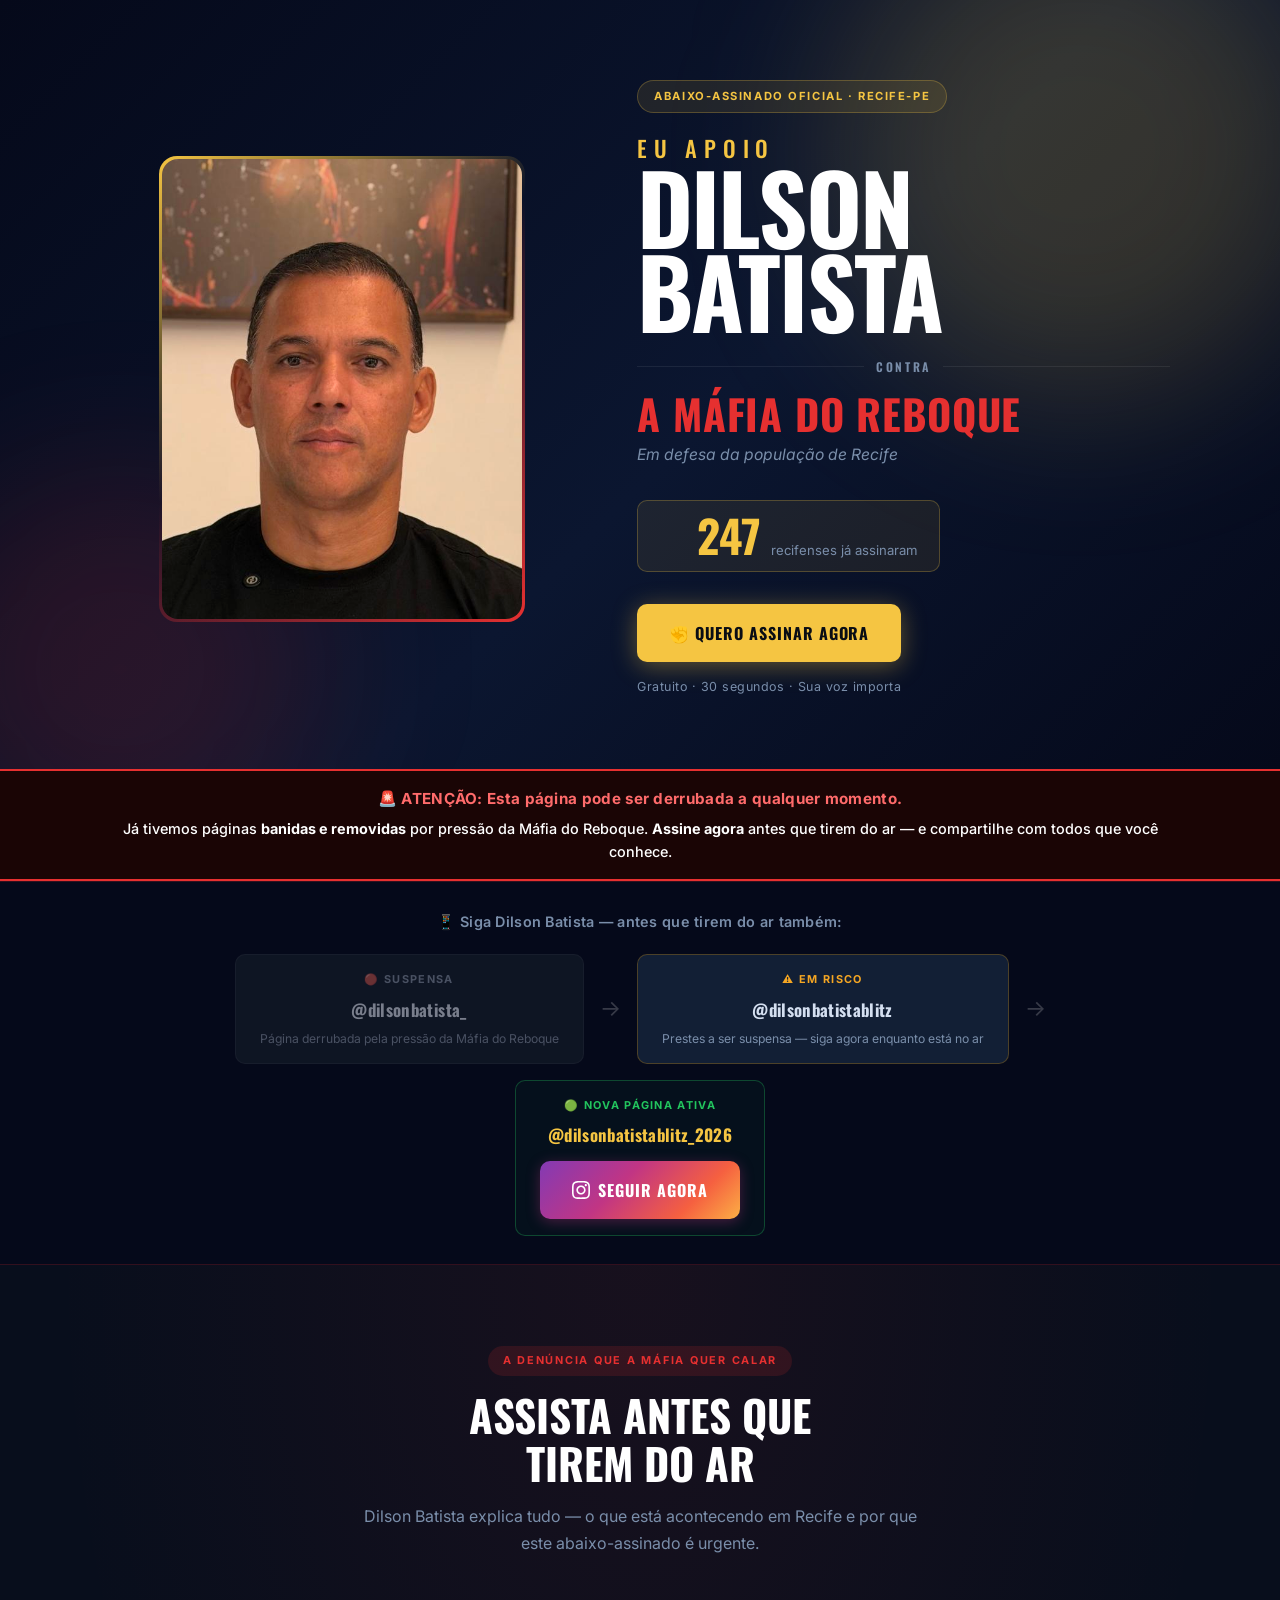
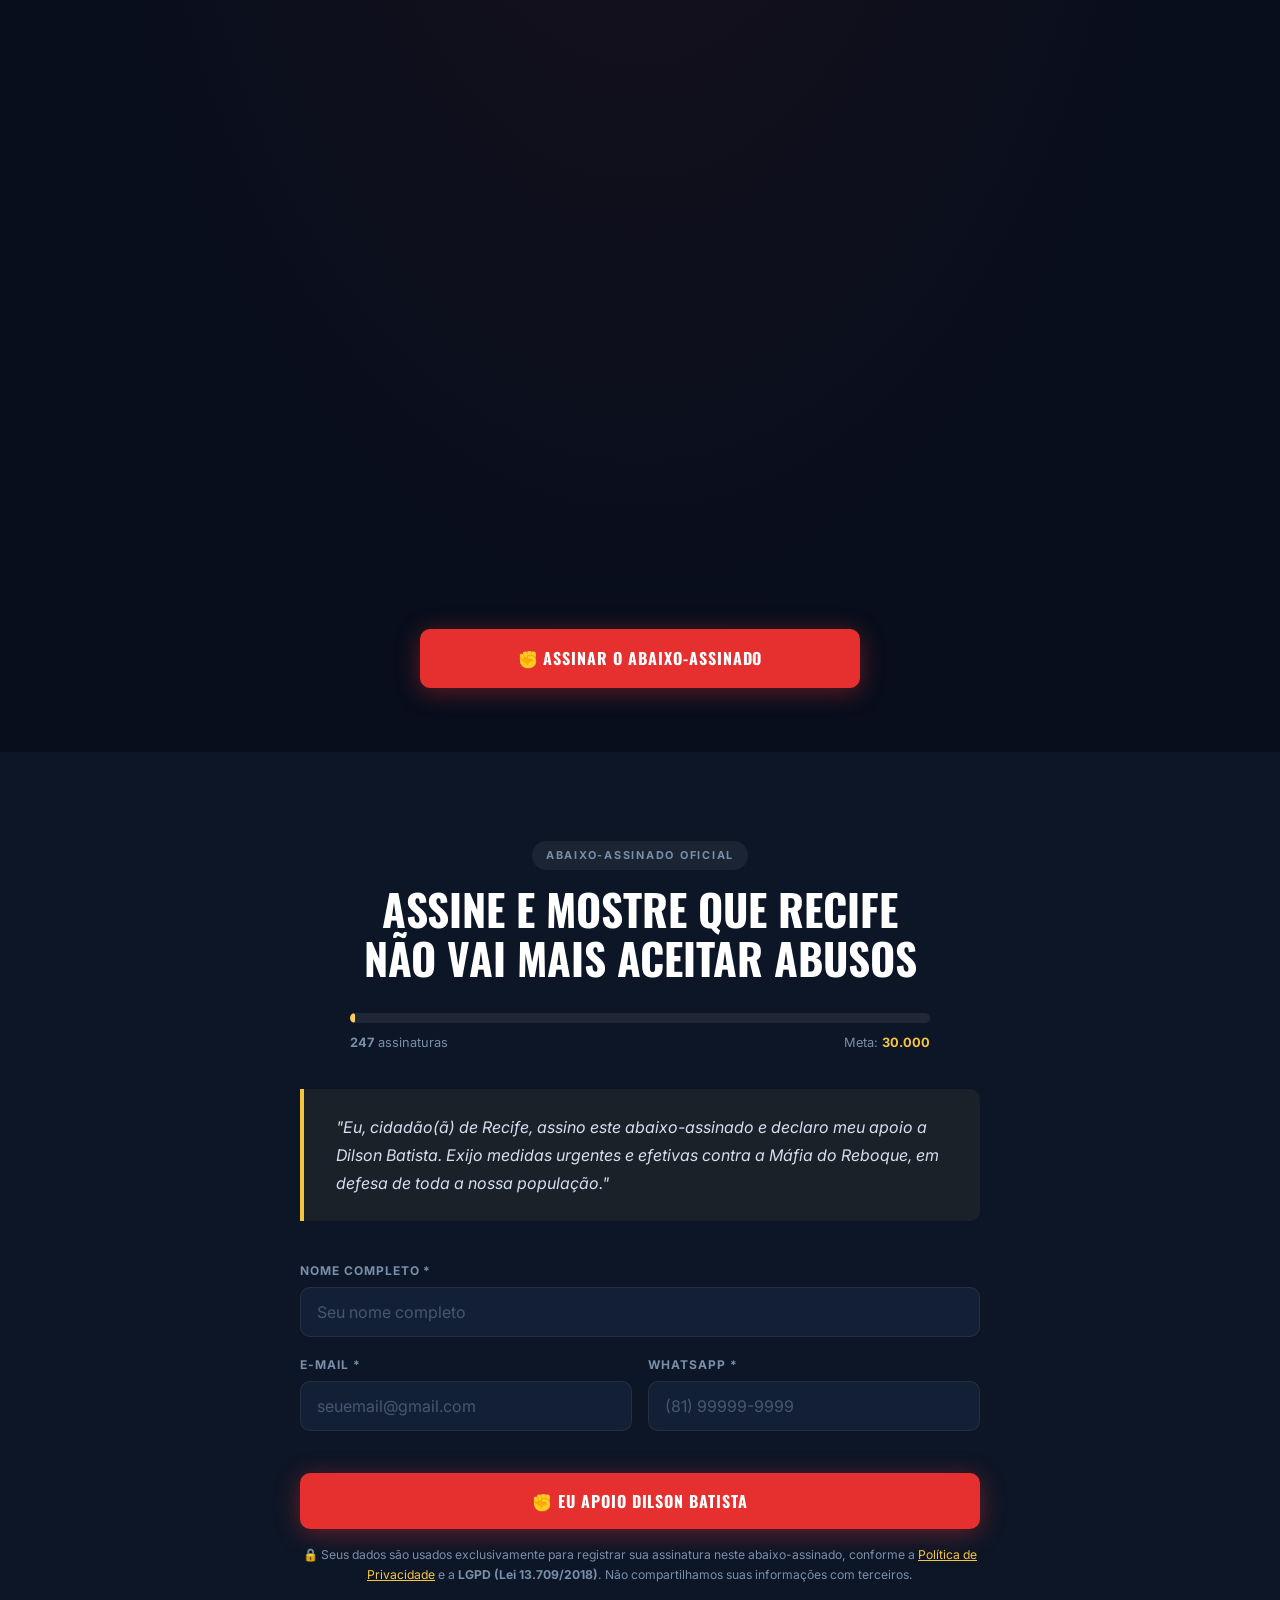
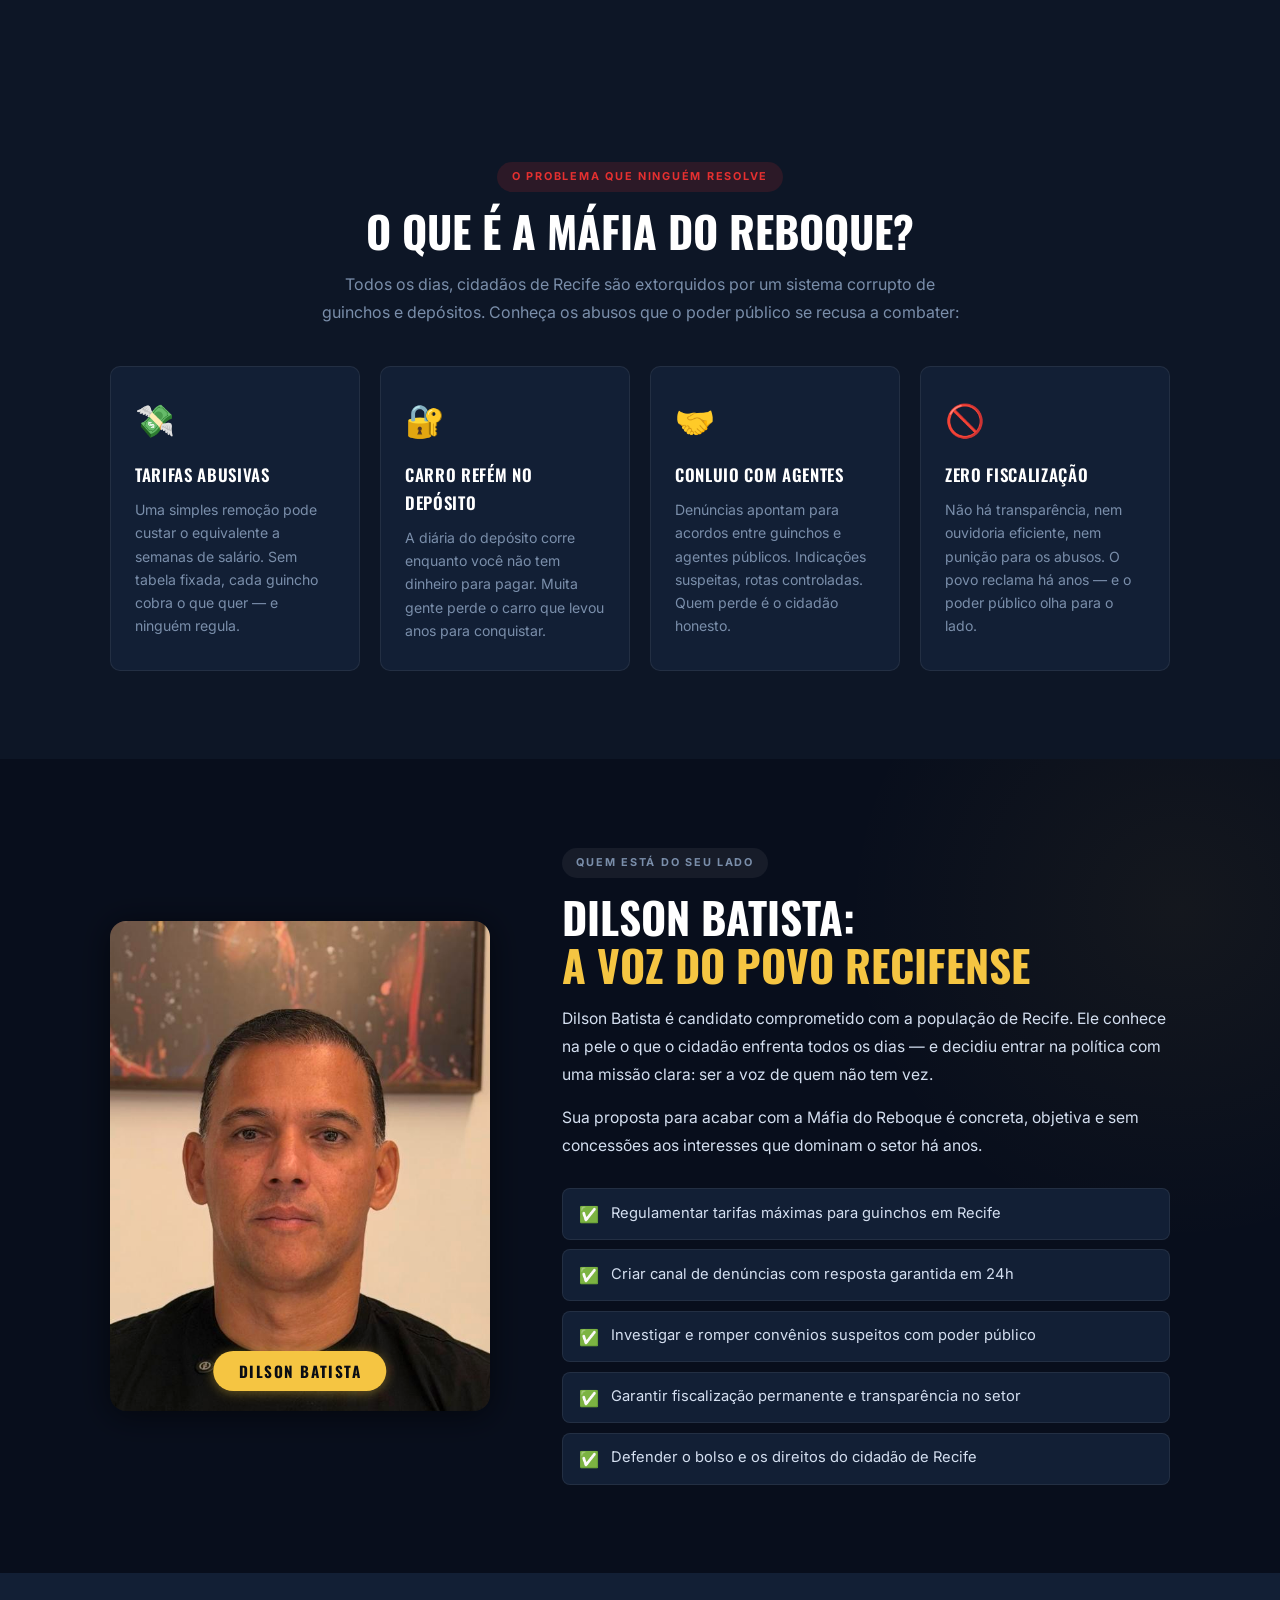
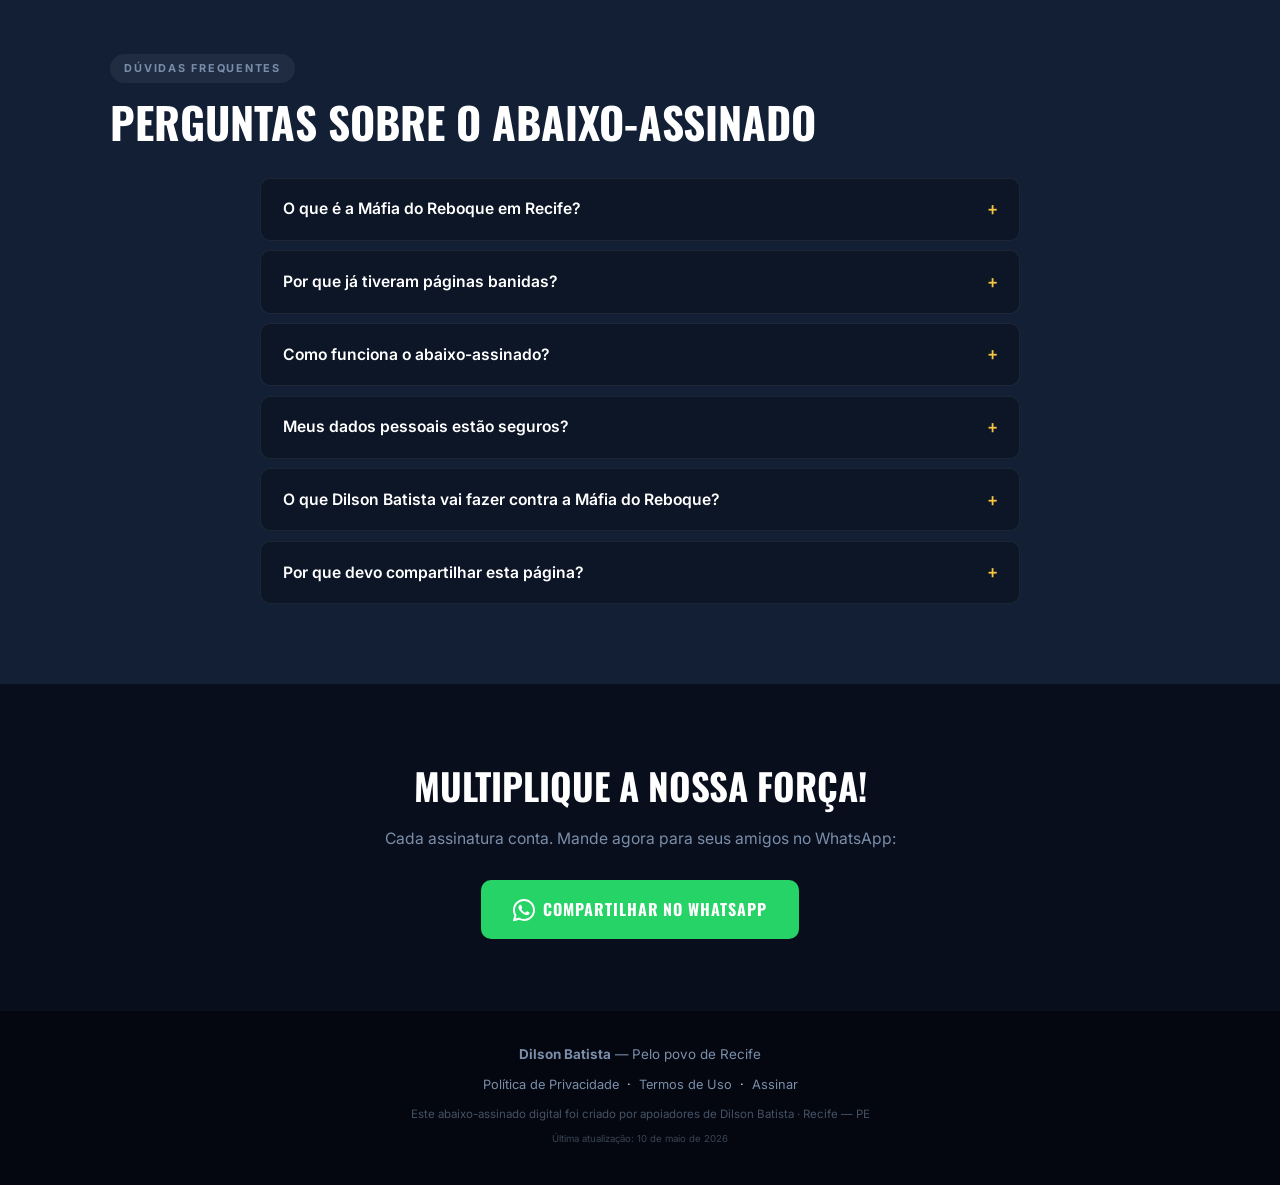
==== index.html @ 35a3df46 "feat: landing page abaixo-assinado Dilson Batista Pagina de peticao contra a Mafia do Reboque em Rec" ====
<!DOCTYPE html>
<html lang="pt-BR">
<head>
  <meta charset="UTF-8" />
  <meta name="viewport" content="width=device-width, initial-scale=1.0" />
  <meta http-equiv="X-UA-Compatible" content="IE=edge" />

  <!-- Segurança -->
  <meta http-equiv="X-Content-Type-Options" content="nosniff" />
  <meta http-equiv="Referrer-Policy" content="strict-origin-when-cross-origin" />
  <meta http-equiv="Permissions-Policy" content="geolocation=(), microphone=(), camera=()" />

  <!-- SEO -->
  <title>Eu Apoio Dilson Batista — Contra a Máfia do Reboque | Recife-PE</title>
  <meta name="description" content="Assine o abaixo-assinado online. Dilson Batista luta contra a Máfia do Reboque e em defesa da população de Recife. Adicione sua voz agora!" />
  <meta name="robots" content="index, follow, max-snippet:-1, max-image-preview:large, max-video-preview:-1" />
  <meta name="author" content="Apoiadores de Dilson Batista" />
  <meta name="keywords" content="Dilson Batista, Máfia do Reboque Recife, abaixo-assinado reboque Recife, guincho abusivo Recife, petição reboque Recife, Dilson Batista candidato" />
  <link rel="canonical" href="https://mkautosolution.cloud/" />
  <link rel="sitemap" type="application/xml" href="/sitemap.xml" />

  <!-- Open Graph / Facebook -->
  <meta property="og:type" content="website" />
  <meta property="og:url" content="https://mkautosolution.cloud/" />
  <meta property="og:title" content="Eu Apoio Dilson Batista — Contra a Máfia do Reboque" />
  <meta property="og:description" content="Assine o abaixo-assinado. Dilson Batista luta contra a Máfia do Reboque em Recife — em defesa do povo!" />
  <meta property="og:image" content="https://mkautosolution.cloud/img/og-image.jpg" />
  <meta property="og:image:width" content="1200" />
  <meta property="og:image:height" content="630" />
  <meta property="og:image:alt" content="Dilson Batista — Contra a Máfia do Reboque em Recife" />
  <meta property="og:locale" content="pt_BR" />
  <meta property="og:site_name" content="Eu Apoio Dilson Batista" />

  <!-- Twitter Card -->
  <meta name="twitter:card" content="summary_large_image" />
  <meta name="twitter:title" content="Eu Apoio Dilson Batista — Contra a Máfia do Reboque" />
  <meta name="twitter:description" content="Assine o abaixo-assinado. Dilson Batista luta contra a Máfia do Reboque em Recife." />
  <meta name="twitter:image" content="https://mkautosolution.cloud/img/og-image.jpg" />

  <!-- PWA / Theme -->
  <meta name="theme-color" content="#080e1c" />
  <meta name="mobile-web-app-capable" content="yes" />
  <meta name="apple-mobile-web-app-capable" content="yes" />
  <meta name="apple-mobile-web-app-status-bar-style" content="black-translucent" />

  <!-- Fontes: preconnect + carregamento -->
  <link rel="preconnect" href="https://fonts.googleapis.com" />
  <link rel="preconnect" href="https://fonts.gstatic.com" crossorigin />
  <link href="https://fonts.googleapis.com/css2?family=Oswald:wght@400;500;600;700&family=Inter:wght@400;500;600;700&display=swap" rel="stylesheet" />

  <!-- CSS — preload para evitar FOUC -->
  <link rel="preload" href="assets/css/style.css" as="style" />
  <link rel="stylesheet" href="assets/css/style.css" />

  <!-- ─── CRITICAL CSS INLINE (above-the-fold) ─── -->
  <style>
    *,*::before,*::after{box-sizing:border-box;margin:0;padding:0}
    :root{--bg:#080e1c;--surface:#0d1626;--gold:#f5c542;--red:#e63030;--red-dark:#b91c1c;--white:#ffffff;--text:#d4dff0;--text-muted:#7a8eaa;--border-gold:rgba(245,197,66,.25);--ff-display:'Oswald',sans-serif;--ff-body:'Inter',sans-serif;--max-w:1100px;--r:10px}
    html{scroll-behavior:smooth}
    body{font-family:var(--ff-body);background:var(--bg);color:var(--text);line-height:1.65;overflow-x:hidden}
    img{display:block;max-width:100%}
    a{color:inherit;text-decoration:none}
    .container{width:100%;max-width:var(--max-w);margin:0 auto;padding:0 1.25rem}
    .hero{position:relative;padding:5rem 0 4.5rem;background:linear-gradient(135deg,#05091a 0%,#0b1630 55%,#05091a 100%);overflow:hidden}
    .hero__inner{position:relative;z-index:1;display:grid;grid-template-columns:1fr 1.15fr;gap:4rem;align-items:center}
    .hero__eu-apoio{font-family:var(--ff-display);font-size:1.4rem;font-weight:500;color:var(--gold);letter-spacing:.3em;text-transform:uppercase;line-height:1;margin-bottom:.25rem}
    .hero__name{font-family:var(--ff-display);font-size:clamp(3.5rem,7.5vw,6.5rem);font-weight:700;color:var(--white);line-height:.88;text-transform:uppercase;letter-spacing:-.02em;margin-bottom:1.5rem}
    .btn{display:inline-flex;align-items:center;justify-content:center;gap:.5rem;padding:1rem 2rem;border-radius:var(--r);font-family:var(--ff-display);font-size:1rem;font-weight:700;letter-spacing:.06em;text-transform:uppercase;transition:transform .15s,box-shadow .15s,background .15s;white-space:nowrap;cursor:pointer;border:none}
    .btn--gold{background:var(--gold);color:#0a0d14;box-shadow:0 4px 24px rgba(245,197,66,.38)}
  </style>

  <!-- ─── SCHEMA: WebSite + WebPage + Person ─── -->
  <script type="application/ld+json">
  {
    "@context": "https://schema.org",
    "@graph": [
      {
        "@type": "WebSite",
        "@id": "https://mkautosolution.cloud/#website",
        "url": "https://mkautosolution.cloud/",
        "name": "Eu Apoio Dilson Batista",
        "inLanguage": "pt-BR",
        "description": "Abaixo-assinado oficial em apoio a Dilson Batista contra a Máfia do Reboque em Recife-PE"
      },
      {
        "@type": "WebPage",
        "@id": "https://mkautosolution.cloud/#webpage",
        "url": "https://mkautosolution.cloud/",
        "name": "Eu Apoio Dilson Batista — Contra a Máfia do Reboque | Recife-PE",
        "description": "Assine o abaixo-assinado online. Dilson Batista luta contra a Máfia do Reboque e em defesa da população de Recife.",
        "inLanguage": "pt-BR",
        "isPartOf": { "@id": "https://mkautosolution.cloud/#website" },
        "datePublished": "2026-05-10",
        "dateModified": "2026-05-10",
        "primaryImageOfPage": {
          "@type": "ImageObject",
          "url": "https://mkautosolution.cloud/img/foto-perfil-dilson.jpeg",
          "width": 400,
          "height": 520
        },
        "about": { "@id": "https://mkautosolution.cloud/#dilson" },
        "potentialAction": {
          "@type": "Action",
          "name": "Assinar o Abaixo-Assinado",
          "target": "https://mkautosolution.cloud/#assinar"
        }
      },
      {
        "@type": "Person",
        "@id": "https://mkautosolution.cloud/#dilson",
        "name": "Dilson Batista",
        "jobTitle": "Candidato a Vereador",
        "description": "Candidato comprometido com a população de Recife que luta contra a Máfia do Reboque e em defesa dos direitos do cidadão.",
        "address": {
          "@type": "PostalAddress",
          "addressLocality": "Recife",
          "addressRegion": "PE",
          "addressCountry": "BR"
        }
      }
    ]
  }
  </script>

  <!-- ─── SCHEMA: FAQPage ─── -->
  <script type="application/ld+json">
  {
    "@context": "https://schema.org",
    "@type": "FAQPage",
    "mainEntity": [
      {
        "@type": "Question",
        "name": "O que é a Máfia do Reboque em Recife?",
        "acceptedAnswer": {
          "@type": "Answer",
          "text": "A Máfia do Reboque é um sistema corrupto de guinchos e depósitos que cobra tarifas abusivas, retém veículos como reféns e opera com suspeitas de conluio com agentes públicos em Recife-PE. Cidadãos relatam cobranças equivalentes a semanas de salário por uma simples remoção de veículo."
        }
      },
      {
        "@type": "Question",
        "name": "Quem é Dilson Batista?",
        "acceptedAnswer": {
          "@type": "Answer",
          "text": "Dilson Batista é candidato comprometido com a população de Recife que luta contra os abusos da Máfia do Reboque. Suas propostas incluem regulamentar tarifas máximas para guinchos, criar canal de denúncias com resposta em 24h e investigar convênios suspeitos com o poder público."
        }
      },
      {
        "@type": "Question",
        "name": "Como funciona o abaixo-assinado?",
        "acceptedAnswer": {
          "@type": "Answer",
          "text": "O abaixo-assinado é digital e gratuito. Basta preencher nome, e-mail e WhatsApp e clicar em EU APOIO DILSON BATISTA. Sua assinatura é registrada em uma lista oficial que será apresentada às autoridades competentes de Recife como prova da demanda popular por mudança."
        }
      },
      {
        "@type": "Question",
        "name": "Por que assinar o abaixo-assinado contra a Máfia do Reboque?",
        "acceptedAnswer": {
          "@type": "Answer",
          "text": "Cada assinatura representa uma voz que exige mudança. Quanto mais assinaturas, maior a pressão política para regulamentar o setor de guinchos, punir os abusos e proteger o cidadão de Recife. Já tivemos páginas banidas e removidas por pressão desse grupo — assinar é um ato de resistência."
        }
      },
      {
        "@type": "Question",
        "name": "Meus dados pessoais estão seguros?",
        "acceptedAnswer": {
          "@type": "Answer",
          "text": "Sim. Seus dados (nome, e-mail e WhatsApp) são usados exclusivamente para registrar sua assinatura neste abaixo-assinado, em conformidade com a Lei Geral de Proteção de Dados (LGPD — Lei 13.709/2018). Não compartilhamos suas informações com terceiros."
        }
      },
      {
        "@type": "Question",
        "name": "O que Dilson Batista vai fazer contra a Máfia do Reboque?",
        "acceptedAnswer": {
          "@type": "Answer",
          "text": "As propostas concretas de Dilson Batista incluem: (1) regulamentar tarifas máximas para guinchos em Recife; (2) criar canal de denúncias com resposta garantida em 24h; (3) investigar e romper convênios suspeitos com o poder público; (4) garantir fiscalização permanente e transparência no setor; (5) defender o bolso e os direitos do cidadão de Recife."
        }
      }
    ]
  }
  </script>
</head>
<body>

  <!-- ===== HERO ===== -->
  <section class="hero" id="inicio">
    <div class="hero__glow hero__glow--gold" aria-hidden="true"></div>
    <div class="hero__glow hero__glow--red" aria-hidden="true"></div>

    <div class="hero__inner container">

      <div class="hero__photo-side">
        <div class="hero__photo-frame">
          <img
            src="img/foto-perfil-dilson.jpeg"
            alt="Dilson Batista — Candidato por Recife contra a Máfia do Reboque"
            class="hero__photo"
            width="400" height="520"
            fetchpriority="high"
            decoding="sync"
          />
        </div>
      </div>

      <div class="hero__text-side">
        <div class="hero__badge-top">ABAIXO-ASSINADO OFICIAL · RECIFE-PE</div>

        <p class="hero__eu-apoio">EU APOIO</p>
        <h1 class="hero__name">DILSON<br />BATISTA</h1>

        <div class="hero__separator" aria-hidden="true">
          <span class="hero__sep-line"></span>
          <span class="hero__sep-label">CONTRA</span>
          <span class="hero__sep-line"></span>
        </div>

        <p class="hero__enemy">A Máfia do Reboque</p>
        <p class="hero__defense">Em defesa da população de Recife</p>

        <div class="hero__counter-box" aria-live="polite" aria-label="Contagem de assinaturas">
          <span class="hero__counter-num" id="counter-num">0</span>
          <span class="hero__counter-label">recifenses já assinaram</span>
        </div>

        <a href="#assinar" class="btn btn--gold btn--hero">
          ✊ QUERO ASSINAR AGORA
        </a>

        <p class="hero__sub-note">Gratuito · 30 segundos · Sua voz importa</p>
      </div>

    </div>
  </section>

  <!-- ===== ALERTA — CENSURA ===== -->
  <div class="alert-strip alert-strip--censura" role="alert">
    <div class="container">
      <div class="alert-strip__line alert-strip__line--top">
        🚨 <strong>ATENÇÃO: Esta página pode ser derrubada a qualquer momento.</strong>
      </div>
      <div class="alert-strip__line">
        Já tivemos páginas <strong>banidas e removidas</strong> por pressão da Máfia do Reboque.
        <strong>Assine agora</strong> antes que tirem do ar — e compartilhe com todos que você conhece.
      </div>
    </div>
  </div>

  <!-- ===== PERSEGUIÇÃO DIGITAL ===== -->
  <section class="persecution" aria-label="Histórico de perseguição nas redes sociais">
    <div class="container">

      <p class="persecution__title">
        📱 Siga Dilson Batista — antes que tirem do ar também:
      </p>

      <div class="persecution__accounts">

        <div class="persecution__account persecution__account--dead">
          <div class="persecution__badge">🔴 SUSPENSA</div>
          <div class="persecution__handle">@dilsonbatista_</div>
          <p class="persecution__desc">Página derrubada pela pressão da Máfia do Reboque</p>
        </div>

        <div class="persecution__sep" aria-hidden="true">→</div>

        <div class="persecution__account persecution__account--risk">
          <div class="persecution__badge">⚠️ EM RISCO</div>
          <a
            href="https://www.instagram.com/dilsonbatistablitz/"
            target="_blank" rel="noopener noreferrer"
            class="persecution__handle persecution__handle--link"
            aria-label="Ver página @dilsonbatistablitz no Instagram"
          >@dilsonbatistablitz</a>
          <p class="persecution__desc">Prestes a ser suspensa — siga agora enquanto está no ar</p>
        </div>

        <div class="persecution__sep" aria-hidden="true">→</div>

        <div class="persecution__account persecution__account--active">
          <div class="persecution__badge">🟢 NOVA PÁGINA ATIVA</div>
          <a
            href="https://www.instagram.com/dilsonbatistablitz_2026/"
            target="_blank" rel="noopener noreferrer"
            class="persecution__handle persecution__handle--link persecution__handle--gold"
            aria-label="Ver página @dilsonbatistablitz_2026 no Instagram"
          >@dilsonbatistablitz_2026</a>
          <a
            href="https://www.instagram.com/dilsonbatistablitz_2026/"
            target="_blank" rel="noopener noreferrer"
            class="btn btn--instagram"
            aria-label="Seguir @dilsonbatistablitz_2026 no Instagram"
          >
            <svg xmlns="http://www.w3.org/2000/svg" viewBox="0 0 24 24" fill="currentColor" width="18" height="18" aria-hidden="true"><path d="M12 2.163c3.204 0 3.584.012 4.85.07 3.252.148 4.771 1.691 4.919 4.919.058 1.265.069 1.645.069 4.849 0 3.205-.012 3.584-.069 4.849-.149 3.225-1.664 4.771-4.919 4.919-1.266.058-1.644.07-4.85.07-3.204 0-3.584-.012-4.849-.07-3.26-.149-4.771-1.699-4.919-4.92-.058-1.265-.07-1.644-.07-4.849 0-3.204.013-3.583.07-4.849.149-3.227 1.664-4.771 4.919-4.919 1.266-.057 1.645-.069 4.849-.069zm0-2.163c-3.259 0-3.667.014-4.947.072-4.358.2-6.78 2.618-6.98 6.98-.059 1.281-.073 1.689-.073 4.948 0 3.259.014 3.668.072 4.948.2 4.358 2.618 6.78 6.98 6.98 1.281.058 1.689.072 4.948.072 3.259 0 3.668-.014 4.948-.072 4.354-.2 6.782-2.618 6.979-6.98.059-1.28.073-1.689.073-4.948 0-3.259-.014-3.667-.072-4.947-.196-4.354-2.617-6.78-6.979-6.98-1.281-.059-1.69-.073-4.949-.073zm0 5.838c-3.403 0-6.162 2.759-6.162 6.162s2.759 6.163 6.162 6.163 6.162-2.759 6.162-6.163c0-3.403-2.759-6.162-6.162-6.162zm0 10.162c-2.209 0-4-1.79-4-4 0-2.209 1.791-4 4-4s4 1.791 4 4c0 2.21-1.791 4-4 4zm6.406-11.845c-.796 0-1.441.645-1.441 1.44s.645 1.44 1.441 1.44c.795 0 1.439-.645 1.439-1.44s-.644-1.44-1.439-1.44z"/></svg>
            SEGUIR AGORA
          </a>
        </div>

      </div>

    </div>
  </section>

  <!-- ===== VÍDEO EXPLICATIVO ===== -->
  <section class="video-section" id="video">
    <div class="container">

      <div class="section-tag section-tag--red">A DENÚNCIA QUE A MÁFIA QUER CALAR</div>
      <h2 class="section-title">Assista antes que<br />tirem do ar</h2>
      <p class="video-section__sub">Dilson Batista explica tudo — o que está acontecendo em Recife e por que este abaixo-assinado é urgente.</p>

      <div class="video-wrap">
        <blockquote
          class="instagram-media"
          data-instgrm-captioned
          data-instgrm-permalink="https://www.instagram.com/p/DYItCj-RRJZ/?utm_source=ig_embed&utm_campaign=loading"
          data-instgrm-version="14"
          style="background:#fff;border:0;border-radius:3px;box-shadow:0 0 1px 0 rgba(0,0,0,.5),0 1px 10px 0 rgba(0,0,0,.15);margin:1px;max-width:540px;min-width:326px;padding:0;width:calc(100% - 2px);"
        ></blockquote>
      </div>

      <a href="#assinar" class="btn btn--petition btn--video-cta">
        ✊ ASSINAR O ABAIXO-ASSINADO
      </a>

    </div>
  </section>

  <!-- ===== ABAIXO-ASSINADO / FORMULÁRIO ===== -->
  <section class="petition" id="assinar">
    <div class="container">

      <div class="section-tag">ABAIXO-ASSINADO OFICIAL</div>
      <h2 class="section-title">Assine e mostre que Recife<br />não vai mais aceitar abusos</h2>

      <!-- Progress -->
      <div class="petition__progress" role="progressbar" aria-label="Progresso das assinaturas">
        <div class="petition__progress-bar">
          <div class="petition__progress-fill" id="progress-fill" style="width: 0%"></div>
        </div>
        <div class="petition__progress-labels">
          <span><strong id="progress-count">0</strong> assinaturas</span>
          <span class="petition__goal">Meta: <strong>30.000</strong></span>
        </div>
      </div>

      <!-- Declaração -->
      <blockquote class="petition__declaration" cite="https://mkautosolution.cloud/">
        "Eu, cidadão(ã) de Recife, assino este abaixo-assinado e declaro meu apoio a Dilson Batista.
        Exijo medidas urgentes e efetivas contra a Máfia do Reboque, em defesa de toda a nossa população."
      </blockquote>

      <!-- Form -->
      <form class="petition-form" id="petition-form" novalidate aria-label="Formulário de assinatura do abaixo-assinado">

        <div class="form-row">
          <div class="form-group">
            <label for="nome" class="form-label">Nome completo *</label>
            <input
              type="text" id="nome" name="nome" class="form-input"
              placeholder="Seu nome completo"
              required autocomplete="name"
              minlength="2" maxlength="120"
              aria-required="true" aria-describedby="erro-nome"
            />
            <span class="form-error" id="erro-nome" role="alert" aria-live="polite"></span>
          </div>
        </div>

        <div class="form-row form-row--2col">
          <div class="form-group">
            <label for="email" class="form-label">E-mail *</label>
            <input
              type="email" id="email" name="email" class="form-input"
              placeholder="seuemail@gmail.com"
              required autocomplete="email"
              maxlength="254"
              aria-required="true" aria-describedby="erro-email"
            />
            <span class="form-error" id="erro-email" role="alert" aria-live="polite"></span>
          </div>

          <div class="form-group">
            <label for="whatsapp" class="form-label">WhatsApp *</label>
            <input
              type="tel" id="whatsapp" name="whatsapp" class="form-input"
              placeholder="(81) 99999-9999"
              required autocomplete="tel"
              maxlength="16"
              aria-required="true" aria-describedby="erro-whatsapp"
            />
            <span class="form-error" id="erro-whatsapp" role="alert" aria-live="polite"></span>
          </div>
        </div>

        <button type="submit" class="btn btn--petition" id="btn-submit" aria-label="Assinar o abaixo-assinado de apoio a Dilson Batista">
          ✊ EU APOIO DILSON BATISTA
        </button>

        <p class="form-privacy">
          🔒 Seus dados são usados exclusivamente para registrar sua assinatura neste abaixo-assinado,
          conforme a <a href="privacidade.html" target="_blank" rel="noopener">Política de Privacidade</a> e a
          <strong>LGPD (Lei 13.709/2018)</strong>. Não compartilhamos suas informações com terceiros.
        </p>

      </form>

    </div>
  </section>

  <!-- ===== O PROBLEMA ===== -->
  <section class="problem" id="problema">
    <div class="container">
      <div class="section-tag section-tag--red">O PROBLEMA QUE NINGUÉM RESOLVE</div>
      <h2 class="section-title">O que é a Máfia do Reboque?</h2>
      <p class="section-lead">
        Todos os dias, cidadãos de Recife são extorquidos por um sistema corrupto de guinchos e depósitos.
        Conheça os abusos que o poder público se recusa a combater:
      </p>

      <div class="problem-grid">

        <article class="problem-card">
          <span class="problem-card__icon" aria-hidden="true">💸</span>
          <h3 class="problem-card__title">Tarifas Abusivas</h3>
          <p class="problem-card__text">Uma simples remoção pode custar o equivalente a semanas de salário. Sem tabela fixada, cada guincho cobra o que quer — e ninguém regula.</p>
        </article>

        <article class="problem-card">
          <span class="problem-card__icon" aria-hidden="true">🔐</span>
          <h3 class="problem-card__title">Carro Refém no Depósito</h3>
          <p class="problem-card__text">A diária do depósito corre enquanto você não tem dinheiro para pagar. Muita gente perde o carro que levou anos para conquistar.</p>
        </article>

        <article class="problem-card">
          <span class="problem-card__icon" aria-hidden="true">🤝</span>
          <h3 class="problem-card__title">Conluio com Agentes</h3>
          <p class="problem-card__text">Denúncias apontam para acordos entre guinchos e agentes públicos. Indicações suspeitas, rotas controladas. Quem perde é o cidadão honesto.</p>
        </article>

        <article class="problem-card">
          <span class="problem-card__icon" aria-hidden="true">🚫</span>
          <h3 class="problem-card__title">Zero Fiscalização</h3>
          <p class="problem-card__text">Não há transparência, nem ouvidoria eficiente, nem punição para os abusos. O povo reclama há anos — e o poder público olha para o lado.</p>
        </article>

      </div>
    </div>
  </section>

  <!-- ===== QUEM É DILSON BATISTA ===== -->
  <section class="candidate" id="dilson">
    <div class="container">
      <div class="candidate__layout">

        <div class="candidate__photo-wrap">
          <img
            src="img/foto-perfil-dilson.jpeg"
            alt="Dilson Batista — Candidato em defesa do povo de Recife"
            class="candidate__photo"
            loading="lazy" decoding="async"
            width="500" height="600"
          />
          <div class="candidate__name-tag">Dilson Batista</div>
        </div>

        <div class="candidate__content">
          <div class="section-tag">QUEM ESTÁ DO SEU LADO</div>
          <h2 class="section-title">Dilson Batista:<br /><span class="text-gold">a voz do povo recifense</span></h2>

          <p class="candidate__bio">
            Dilson Batista é candidato comprometido com a população de Recife. Ele conhece na pele o que o
            cidadão enfrenta todos os dias — e decidiu entrar na política com uma missão clara:
            ser a voz de quem não tem vez.
          </p>
          <p class="candidate__bio">
            Sua proposta para acabar com a Máfia do Reboque é concreta, objetiva e sem concessões
            aos interesses que dominam o setor há anos.
          </p>

          <div class="commitments" role="list">
            <div class="commitment-item" role="listitem">
              <span class="commitment-item__icon" aria-hidden="true">✅</span>
              <span>Regulamentar tarifas máximas para guinchos em Recife</span>
            </div>
            <div class="commitment-item" role="listitem">
              <span class="commitment-item__icon" aria-hidden="true">✅</span>
              <span>Criar canal de denúncias com resposta garantida em 24h</span>
            </div>
            <div class="commitment-item" role="listitem">
              <span class="commitment-item__icon" aria-hidden="true">✅</span>
              <span>Investigar e romper convênios suspeitos com poder público</span>
            </div>
            <div class="commitment-item" role="listitem">
              <span class="commitment-item__icon" aria-hidden="true">✅</span>
              <span>Garantir fiscalização permanente e transparência no setor</span>
            </div>
            <div class="commitment-item" role="listitem">
              <span class="commitment-item__icon" aria-hidden="true">✅</span>
              <span>Defender o bolso e os direitos do cidadão de Recife</span>
            </div>
          </div>
        </div>

      </div>
    </div>
  </section>

  <!-- ===== FAQ — AI SEO + Conversão ===== -->
  <section class="faq" id="faq">
    <div class="container">
      <div class="section-tag">DÚVIDAS FREQUENTES</div>
      <h2 class="section-title">Perguntas sobre o Abaixo-Assinado</h2>

      <div class="faq__list">

        <details class="faq__item">
          <summary class="faq__question">O que é a Máfia do Reboque em Recife?</summary>
          <p class="faq__answer">
            A Máfia do Reboque é um sistema corrupto de guinchos e depósitos que cobra tarifas abusivas,
            retém veículos como reféns e opera com suspeitas de conluio com agentes públicos em Recife-PE.
            Cidadãos relatam cobranças equivalentes a semanas de salário por uma simples remoção.
          </p>
        </details>

        <details class="faq__item">
          <summary class="faq__question">Por que já tiveram páginas banidas?</summary>
          <p class="faq__answer">
            Anteriores iniciativas de denúncia contra a Máfia do Reboque sofreram pressão e tiveram
            perfis e páginas removidos de redes sociais. É por isso que esta página usa uma estrutura
            independente e pedimos que você assine e compartilhe urgentemente.
          </p>
        </details>

        <details class="faq__item">
          <summary class="faq__question">Como funciona o abaixo-assinado?</summary>
          <p class="faq__answer">
            O abaixo-assinado é digital e gratuito. Basta preencher nome, e-mail e WhatsApp e clicar em
            "EU APOIO DILSON BATISTA". Sua assinatura é registrada em uma lista oficial que será apresentada
            às autoridades competentes de Recife.
          </p>
        </details>

        <details class="faq__item">
          <summary class="faq__question">Meus dados pessoais estão seguros?</summary>
          <p class="faq__answer">
            Sim. Seus dados são usados exclusivamente para registrar sua assinatura, em conformidade com a
            <strong>Lei Geral de Proteção de Dados (LGPD — Lei 13.709/2018)</strong>. Não compartilhamos
            suas informações com terceiros. Consulte nossa
            <a href="privacidade.html" rel="noopener">Política de Privacidade</a> completa.
          </p>
        </details>

        <details class="faq__item">
          <summary class="faq__question">O que Dilson Batista vai fazer contra a Máfia do Reboque?</summary>
          <p class="faq__answer">
            As propostas concretas incluem: regulamentar tarifas máximas para guinchos; criar canal de
            denúncias com resposta em 24h; investigar convênios suspeitos; garantir fiscalização permanente
            e transparência; e defender o bolso do cidadão de Recife.
          </p>
        </details>

        <details class="faq__item">
          <summary class="faq__question">Por que devo compartilhar esta página?</summary>
          <p class="faq__answer">
            Cada nova assinatura aumenta a pressão sobre as autoridades para agir. Compartilhe no WhatsApp,
            Instagram e com amigos. Quanto mais visibilidade, mais difícil será para a Máfia do Reboque
            silenciar o movimento.
          </p>
        </details>

      </div>
    </div>
  </section>

  <!-- ===== COMPARTILHAR ===== -->
  <section class="share-section">
    <div class="container">
      <h2 class="share-section__title">Multiplique a nossa força!</h2>
      <p class="share-section__sub">Cada assinatura conta. Mande agora para seus amigos no WhatsApp:</p>
      <a
        href="https://wa.me/?text=Eu+apoio+Dilson+Batista+contra+a+M%C3%A1fia+do+Reboque+em+Recife!+Assine+voc%C3%AA+tamb%C3%A9m+%E2%9C%8A"
        target="_blank" rel="noopener noreferrer"
        class="btn btn--wa"
        aria-label="Compartilhar no WhatsApp"
      >
        <svg xmlns="http://www.w3.org/2000/svg" viewBox="0 0 24 24" fill="currentColor" width="22" height="22" aria-hidden="true"><path d="M17.472 14.382c-.297-.149-1.758-.867-2.03-.967-.273-.099-.471-.148-.67.15-.197.297-.767.966-.94 1.164-.173.199-.347.223-.644.075-.297-.15-1.255-.463-2.39-1.475-.883-.788-1.48-1.761-1.653-2.059-.173-.297-.018-.458.13-.606.134-.133.298-.347.446-.52.149-.174.198-.298.298-.497.099-.198.05-.371-.025-.52-.075-.149-.669-1.612-.916-2.207-.242-.579-.487-.5-.669-.51-.173-.008-.371-.01-.57-.01-.198 0-.52.074-.792.372-.272.297-1.04 1.016-1.04 2.479 0 1.462 1.065 2.875 1.213 3.074.149.198 2.096 3.2 5.077 4.487.709.306 1.262.489 1.694.625.712.227 1.36.195 1.871.118.571-.085 1.758-.719 2.006-1.413.248-.694.248-1.289.173-1.413-.074-.124-.272-.198-.57-.347z"/><path d="M12 0C5.373 0 0 5.373 0 12c0 2.124.558 4.122 1.533 5.856L.057 23.057a1 1 0 0 0 1.243 1.206l5.35-1.523A11.943 11.943 0 0 0 12 24c6.627 0 12-5.373 12-12S18.627 0 12 0zm0 21.882a9.869 9.869 0 0 1-5.031-1.378l-.36-.214-3.733 1.063 1.032-3.64-.234-.374A9.856 9.856 0 0 1 2.118 12C2.118 6.533 6.533 2.118 12 2.118c5.466 0 9.882 4.415 9.882 9.882 0 5.466-4.416 9.882-9.882 9.882z"/></svg>
        COMPARTILHAR NO WHATSAPP
      </a>
    </div>
  </section>

  <!-- ===== FOOTER ===== -->
  <footer class="footer">
    <div class="container">
      <p><strong>Dilson Batista</strong> — Pelo povo de Recife</p>
      <nav class="footer__links" aria-label="Links do rodapé">
        <a href="privacidade.html" rel="noopener">Política de Privacidade</a>
        <span aria-hidden="true">·</span>
        <a href="termos.html" rel="noopener">Termos de Uso</a>
        <span aria-hidden="true">·</span>
        <a href="#assinar">Assinar</a>
      </nav>
      <p class="footer__legal">
        Este abaixo-assinado digital foi criado por apoiadores de Dilson Batista · Recife — PE
      </p>
      <p class="footer__updated">
        <small>Última atualização: <time datetime="2026-05-10">10 de maio de 2026</time></small>
      </p>
    </div>
  </footer>

  <!-- ===== STICKY CTA MOBILE ===== -->
  <div class="sticky-cta" id="sticky-cta" aria-label="Botão fixo para assinar">
    <a href="#assinar" class="btn btn--petition btn--sticky">✊ ASSINAR O ABAIXO-ASSINADO</a>
  </div>

  <!-- Instagram embed — carrega após o conteúdo principal -->
  <script async defer src="//www.instagram.com/embed.js"></script>
  <script src="assets/js/main.js" defer></script>
</body>
</html>
---- assets/css/style.css ----
/* =============================================
   EU APOIO DILSON BATISTA — Petition Page
   ============================================= */

/* ─── RESET ──────────────────────────────────── */
*, *::before, *::after { box-sizing: border-box; margin: 0; padding: 0; }

:root {
  --bg:          #080e1c;
  --surface:     #0d1626;
  --surface2:    #121f35;
  --surface3:    #1a2d4a;
  --gold:        #f5c542;
  --gold-light:  #fdd96b;
  --gold-glow:   rgba(245, 197, 66, 0.18);
  --red:         #e63030;
  --red-dark:    #b91c1c;
  --red-glow:    rgba(230, 48, 48, 0.14);
  --green:       #22c55e;
  --wa:          #25d366;
  --white:       #ffffff;
  --text:        #d4dff0;
  --text-muted:  #7a8eaa;
  --border:      rgba(255, 255, 255, 0.07);
  --border-gold: rgba(245, 197, 66, 0.25);

  --ff-display: 'Oswald', sans-serif;
  --ff-body:    'Inter', sans-serif;

  --max-w: 1100px;
  --r:     10px;
  --sh:    0 4px 32px rgba(0, 0, 0, 0.55);
}

html { scroll-behavior: smooth; }

body {
  font-family: var(--ff-body);
  background: var(--bg);
  color: var(--text);
  line-height: 1.65;
  overflow-x: hidden;
}

img  { display: block; max-width: 100%; }
a    { color: inherit; text-decoration: none; }
button { cursor: pointer; border: none; font-family: inherit; }

/* ─── CONTAINER ──────────────────────────────── */
.container {
  width: 100%;
  max-width: var(--max-w);
  margin: 0 auto;
  padding: 0 1.25rem;
}

/* ─── BUTTONS ────────────────────────────────── */
.btn {
  display: inline-flex;
  align-items: center;
  justify-content: center;
  gap: .5rem;
  padding: 1rem 2rem;
  border-radius: var(--r);
  font-family: var(--ff-display);
  font-size: 1rem;
  font-weight: 700;
  letter-spacing: .06em;
  text-transform: uppercase;
  transition: transform .15s ease, box-shadow .15s ease, background .15s ease;
  white-space: nowrap;
}

.btn:hover  { transform: translateY(-2px); }
.btn:active { transform: translateY(0); }

.btn--gold {
  background: var(--gold);
  color: #0a0d14;
  box-shadow: 0 4px 24px rgba(245, 197, 66, 0.38);
}
.btn--gold:hover {
  background: var(--gold-light);
  box-shadow: 0 6px 32px rgba(245, 197, 66, 0.55);
}

.btn--petition {
  background: var(--red);
  color: var(--white);
  font-size: 1.15rem;
  padding: 1.15rem 2.5rem;
  width: 100%;
  border-radius: var(--r);
  box-shadow: 0 4px 24px rgba(230, 48, 48, 0.4);
}
.btn--petition:hover {
  background: var(--red-dark);
  box-shadow: 0 6px 32px rgba(230, 48, 48, 0.58);
}

.btn--wa {
  background: var(--wa);
  color: var(--white);
  font-family: var(--ff-body);
  font-size: .95rem;
  font-weight: 600;
  letter-spacing: .04em;
  padding: .9rem 2rem;
}

.btn--hero { font-size: 1.05rem; padding: 1.1rem 2.5rem; }

.btn--sticky {
  width: 100%;
  padding: .9rem 1.5rem;
  font-size: .95rem;
}

/* ─── HERO ───────────────────────────────────── */
.hero {
  position: relative;
  padding: 5rem 0 4.5rem;
  background: linear-gradient(135deg, #05091a 0%, #0b1630 55%, #05091a 100%);
  overflow: hidden;
}

.hero__glow {
  position: absolute;
  border-radius: 50%;
  filter: blur(80px);
  pointer-events: none;
  z-index: 0;
}
.hero__glow--gold {
  width: 500px; height: 500px;
  top: -100px; right: -50px;
  background: var(--gold-glow);
}
.hero__glow--red {
  width: 400px; height: 400px;
  bottom: -100px; left: -80px;
  background: var(--red-glow);
}

.hero__inner {
  position: relative;
  z-index: 1;
  display: grid;
  grid-template-columns: 1fr 1.15fr;
  gap: 4rem;
  align-items: center;
}

/* Photo */
.hero__photo-side { display: flex; justify-content: center; }

.hero__photo-frame {
  position: relative;
  width: min(360px, 100%);
}

.hero__photo-frame::before {
  content: '';
  position: absolute;
  inset: -3px;
  border-radius: 18px;
  background: linear-gradient(140deg, var(--gold) 0%, transparent 45%, var(--red) 100%);
  z-index: 0;
}

.hero__photo {
  position: relative;
  z-index: 1;
  border-radius: 16px;
  width: 100%;
  height: 460px;
  object-fit: cover;
  object-position: top center;
  filter: saturate(1.08) contrast(1.05);
}

/* Text */
.hero__badge-top {
  display: inline-block;
  background: rgba(245, 197, 66, 0.1);
  border: 1px solid var(--border-gold);
  color: var(--gold);
  font-family: var(--ff-body);
  font-size: .7rem;
  font-weight: 700;
  letter-spacing: .14em;
  text-transform: uppercase;
  padding: .4rem 1rem;
  border-radius: 50px;
  margin-bottom: 1.5rem;
}

.hero__eu-apoio {
  font-family: var(--ff-display);
  font-size: 1.4rem;
  font-weight: 500;
  color: var(--gold);
  letter-spacing: .3em;
  text-transform: uppercase;
  line-height: 1;
  margin-bottom: .25rem;
}

.hero__name {
  font-family: var(--ff-display);
  font-size: clamp(3.5rem, 7.5vw, 6.5rem);
  font-weight: 700;
  color: var(--white);
  line-height: .88;
  text-transform: uppercase;
  letter-spacing: -.02em;
  margin-bottom: 1.5rem;
}

.hero__separator {
  display: flex;
  align-items: center;
  gap: .75rem;
  margin-bottom: .9rem;
}
.hero__sep-line {
  flex: 1;
  height: 1px;
  background: var(--border);
}
.hero__sep-label {
  font-family: var(--ff-display);
  font-size: .75rem;
  font-weight: 600;
  letter-spacing: .22em;
  color: var(--text-muted);
  text-transform: uppercase;
}

.hero__enemy {
  font-family: var(--ff-display);
  font-size: clamp(1.6rem, 3.8vw, 2.6rem);
  font-weight: 700;
  color: var(--red);
  text-transform: uppercase;
  letter-spacing: .02em;
  line-height: 1.1;
  margin-bottom: .35rem;
}

.hero__defense {
  font-size: .98rem;
  color: var(--text-muted);
  font-style: italic;
  margin-bottom: 2rem;
}

.hero__counter-box {
  display: inline-flex;
  align-items: baseline;
  gap: .65rem;
  background: rgba(245, 197, 66, 0.08);
  border: 1px solid var(--border-gold);
  border-radius: var(--r);
  padding: .75rem 1.4rem;
  margin-bottom: 2rem;
}

.hero__counter-num {
  font-family: var(--ff-display);
  font-size: 2.8rem;
  font-weight: 700;
  color: var(--gold);
  line-height: 1;
  min-width: 4ch;
  text-align: right;
}

.hero__counter-label {
  font-size: .82rem;
  color: var(--text-muted);
  line-height: 1.3;
}

.hero__sub-note {
  font-size: .78rem;
  color: var(--text-muted);
  margin-top: .9rem;
  letter-spacing: .04em;
}

/* ─── ALERT STRIP ────────────────────────────── */
.alert-strip {
  background: var(--red-dark);
  padding: .85rem 0;
  font-size: .9rem;
  font-weight: 500;
  color: var(--white);
  text-align: center;
  line-height: 1.55;
}

.alert-strip .container { padding-top: 0; padding-bottom: 0; }

.alert-strip--censura {
  background: #1a0505;
  border-top: 2px solid var(--red);
  border-bottom: 2px solid var(--red);
  padding: 1rem 0;
}

.alert-strip__line { line-height: 1.6; }

.alert-strip__line--top {
  font-size: .95rem;
  letter-spacing: .02em;
  margin-bottom: .35rem;
  color: #ff6b6b;
}

/* ─── PERSECUTION / REDES ───────────────────── */
.persecution {
  background: #05091a;
  border-top: 1px solid rgba(230,48,48,.2);
  border-bottom: 1px solid rgba(230,48,48,.2);
  padding: 1.75rem 0;
}

.persecution__title {
  font-size: .9rem;
  font-weight: 600;
  color: var(--text-muted);
  text-align: center;
  margin-bottom: 1.25rem;
  letter-spacing: .02em;
}

.persecution__accounts {
  display: flex;
  align-items: center;
  justify-content: center;
  gap: 1rem;
  flex-wrap: wrap;
}

.persecution__sep {
  font-size: 1.4rem;
  color: rgba(255,255,255,.2);
  flex-shrink: 0;
}

.persecution__account {
  display: flex;
  flex-direction: column;
  align-items: center;
  gap: .4rem;
  padding: 1rem 1.5rem;
  border-radius: var(--r);
  border: 1px solid var(--border);
  background: var(--surface2);
  text-align: center;
  min-width: 190px;
  transition: border-color .2s;
}

.persecution__account--dead {
  opacity: .55;
  filter: grayscale(.4);
}

.persecution__account--risk {
  border-color: rgba(245,167,0,.25);
}

.persecution__account--active {
  border-color: rgba(34,197,94,.3);
  background: rgba(34,197,94,.04);
}

.persecution__badge {
  font-size: .68rem;
  font-weight: 700;
  letter-spacing: .12em;
  text-transform: uppercase;
  color: var(--text-muted);
}

.persecution__account--risk   .persecution__badge { color: #f5a623; }
.persecution__account--active .persecution__badge { color: #22c55e; }

.persecution__handle {
  font-family: var(--ff-display);
  font-size: 1.05rem;
  font-weight: 700;
  color: var(--text);
  text-decoration: none;
  letter-spacing: .02em;
}

.persecution__handle--dead { text-decoration: line-through; color: var(--text-muted); }

.persecution__handle--link:hover { color: var(--gold); text-decoration: none; }

.persecution__handle--gold { color: var(--gold); }

.persecution__desc {
  font-size: .76rem;
  color: var(--text-muted);
  line-height: 1.4;
}

.btn--instagram {
  display: inline-flex;
  align-items: center;
  gap: .45rem;
  margin-top: .35rem;
  background: linear-gradient(135deg, #833ab4 0%, #c13584 40%, #f56040 75%, #fcaf45 100%);
  color: var(--white);
  font-family: var(--ff-display);
  font-size: .8rem;
  font-weight: 700;
  letter-spacing: .08em;
  text-transform: uppercase;
  padding: .55rem 1.1rem;
  border-radius: 50px;
  text-decoration: none;
  transition: opacity .2s, transform .15s;
  box-shadow: 0 3px 14px rgba(193,53,132,.35);
}

.btn--instagram:hover {
  opacity: .9;
  transform: translateY(-1px);
  text-decoration: none;
}

@media (max-width: 600px) {
  .persecution__accounts { flex-direction: column; align-items: stretch; }
  .persecution__sep { transform: rotate(90deg); align-self: center; }
  .persecution__account { min-width: unset; }
}

/* ─── SECTION BASE ───────────────────────────── */
.section-tag {
  display: inline-block;
  font-family: var(--ff-body);
  font-size: .68rem;
  font-weight: 700;
  letter-spacing: .16em;
  text-transform: uppercase;
  padding: .35rem .9rem;
  border-radius: 50px;
  background: rgba(255, 255, 255, 0.06);
  color: var(--text-muted);
  margin-bottom: .9rem;
}

.section-tag--red {
  background: rgba(230, 48, 48, 0.14);
  color: var(--red);
}

.section-title {
  font-family: var(--ff-display);
  font-size: clamp(1.9rem, 4vw, 2.7rem);
  font-weight: 700;
  color: var(--white);
  text-transform: uppercase;
  line-height: 1.12;
  margin-bottom: 1rem;
}

.section-lead {
  font-size: 1rem;
  color: var(--text-muted);
  max-width: 640px;
  line-height: 1.75;
  margin-bottom: 2.5rem;
}

.text-gold { color: var(--gold); }

/* ─── PROBLEM SECTION ────────────────────────── */
.problem {
  padding: 5.5rem 0;
  background: var(--surface);
}

.problem > .container { text-align: center; }
.problem .section-lead { margin-inline: auto; }

.problem-grid {
  display: grid;
  grid-template-columns: repeat(4, 1fr);
  gap: 1.25rem;
  text-align: left;
}

.problem-card {
  background: var(--surface2);
  border: 1px solid var(--border);
  border-radius: var(--r);
  padding: 1.75rem 1.5rem;
  position: relative;
  overflow: hidden;
  transition: transform .2s ease, border-color .2s ease;
}

.problem-card::after {
  content: '';
  position: absolute;
  top: 0; left: 0; right: 0;
  height: 3px;
  background: var(--red);
  transform: scaleX(0);
  transform-origin: left;
  transition: transform .3s ease;
}

.problem-card:hover {
  transform: translateY(-5px);
  border-color: rgba(230, 48, 48, 0.3);
}
.problem-card:hover::after { transform: scaleX(1); }

.problem-card__icon {
  font-size: 2rem;
  display: block;
  margin-bottom: .8rem;
}

.problem-card__title {
  font-family: var(--ff-display);
  font-size: 1.05rem;
  font-weight: 600;
  color: var(--white);
  text-transform: uppercase;
  letter-spacing: .04em;
  margin-bottom: .6rem;
}

.problem-card__text {
  font-size: .88rem;
  color: var(--text-muted);
  line-height: 1.65;
}

/* ─── CANDIDATE SECTION ──────────────────────── */
.candidate {
  padding: 5.5rem 0;
  background: var(--bg);
  position: relative;
  overflow: hidden;
}

.candidate::before {
  content: '';
  position: absolute;
  right: -250px; top: -200px;
  width: 700px; height: 700px;
  border-radius: 50%;
  background: radial-gradient(circle, rgba(245, 197, 66, 0.05) 0%, transparent 68%);
  pointer-events: none;
}

.candidate__layout {
  position: relative;
  z-index: 1;
  display: grid;
  grid-template-columns: 380px 1fr;
  gap: 4.5rem;
  align-items: center;
}

.candidate__photo-wrap { position: relative; }

.candidate__photo {
  border-radius: 16px;
  width: 100%;
  height: 490px;
  object-fit: cover;
  object-position: top center;
  filter: saturate(1.1) contrast(1.03);
  box-shadow: var(--sh);
}

.candidate__name-tag {
  position: absolute;
  bottom: 1.25rem;
  left: 50%;
  transform: translateX(-50%);
  background: var(--gold);
  color: #0a0d14;
  font-family: var(--ff-display);
  font-size: .95rem;
  font-weight: 700;
  letter-spacing: .1em;
  text-transform: uppercase;
  padding: .45rem 1.6rem;
  border-radius: 50px;
  white-space: nowrap;
  box-shadow: 0 2px 12px rgba(245, 197, 66, 0.4);
}

.candidate__bio {
  font-size: .98rem;
  color: var(--text);
  line-height: 1.78;
  margin-bottom: 1rem;
}

.commitments {
  display: flex;
  flex-direction: column;
  gap: .6rem;
  margin-top: 1.75rem;
}

.commitment-item {
  display: flex;
  align-items: flex-start;
  gap: .75rem;
  font-size: .92rem;
  color: var(--text);
  background: var(--surface2);
  border: 1px solid var(--border);
  border-radius: 8px;
  padding: .7rem 1rem;
  transition: border-color .2s;
}

.commitment-item:hover { border-color: rgba(245, 197, 66, 0.2); }

.commitment-item__icon { font-size: 1rem; flex-shrink: 0; margin-top: .05rem; }

/* ─── PETITION SECTION ───────────────────────── */
.petition {
  padding: 5.5rem 0;
  background: var(--surface);
}

.petition > .container { text-align: center; }

/* Progress Bar */
.petition__progress {
  max-width: 580px;
  margin: 2rem auto 0;
}

.petition__progress-bar {
  height: 10px;
  background: rgba(255, 255, 255, 0.08);
  border-radius: 50px;
  overflow: hidden;
  margin-bottom: .55rem;
}

.petition__progress-fill {
  height: 100%;
  background: linear-gradient(90deg, var(--gold) 0%, var(--gold-light) 100%);
  border-radius: 50px;
  transition: width 1s cubic-bezier(.25,.8,.25,1);
}

.petition__progress-labels {
  display: flex;
  justify-content: space-between;
  font-size: .8rem;
  color: var(--text-muted);
}

.petition__goal strong { color: var(--gold); }

/* Declaration */
.petition__declaration {
  max-width: 680px;
  margin: 2.25rem auto 2.5rem;
  padding: 1.5rem 2rem;
  background: rgba(245, 197, 66, 0.06);
  border-left: 4px solid var(--gold);
  border-radius: 0 var(--r) var(--r) 0;
  font-size: 1rem;
  color: var(--text);
  font-style: italic;
  text-align: left;
  line-height: 1.75;
}

/* Form */
.petition-form {
  max-width: 680px;
  margin: 0 auto;
  text-align: left;
}

.form-row { margin-bottom: 1.1rem; }

.form-row--2col {
  display: grid;
  grid-template-columns: 1fr 1fr;
  gap: 1rem;
}

.form-group {
  display: flex;
  flex-direction: column;
  gap: .4rem;
}

.form-label {
  font-size: .75rem;
  font-weight: 700;
  text-transform: uppercase;
  letter-spacing: .08em;
  color: var(--text-muted);
}

.form-input {
  background: var(--surface2);
  border: 1.5px solid var(--border);
  border-radius: var(--r);
  padding: .88rem 1rem;
  font-family: var(--ff-body);
  font-size: 1rem;
  color: var(--white);
  outline: none;
  transition: border-color .2s, box-shadow .2s;
  width: 100%;
}

.form-input::placeholder { color: var(--text-muted); opacity: .5; }

.form-input:focus {
  border-color: var(--gold);
  box-shadow: 0 0 0 3px rgba(245, 197, 66, 0.1);
}

.form-input--error { border-color: var(--red) !important; }

.form-error {
  font-size: .78rem;
  color: var(--red);
  display: none;
}

.btn--petition { margin-top: 1.5rem; }

.form-privacy {
  font-size: .76rem;
  color: var(--text-muted);
  text-align: center;
  margin-top: 1rem;
  line-height: 1.65;
}

/* ─── VIDEO SECTION ─────────────────────────── */
.video-section {
  padding: 5rem 0 4rem;
  background: var(--bg);
  text-align: center;
  position: relative;
  overflow: hidden;
}

.video-section::before {
  content: '';
  position: absolute;
  inset: 0;
  background: radial-gradient(ellipse at 50% 0%, rgba(230,48,48,.07) 0%, transparent 65%);
  pointer-events: none;
}

.video-section > .container { position: relative; z-index: 1; }

.video-section__sub {
  font-size: 1rem;
  color: var(--text-muted);
  max-width: 560px;
  margin: 0 auto 2.25rem;
  line-height: 1.7;
}

.video-wrap {
  display: flex;
  justify-content: center;
  margin: 0 auto 2rem;
  max-width: 540px;
  width: 100%;
  /* evita layout shift antes do embed carregar */
  min-height: 580px;
  align-items: flex-start;
}

/* Contorno do embed Instagram no tema escuro */
.video-wrap .instagram-media {
  border-radius: 12px !important;
  box-shadow: 0 8px 40px rgba(0,0,0,.6) !important;
  width: 100% !important;
}

.btn--video-cta {
  display: inline-flex;
  max-width: 440px;
  width: 100%;
}

@media (max-width: 580px) {
  .video-wrap { min-height: 420px; }
}

/* ─── FAQ SECTION ───────────────────────────── */
.faq {
  padding: 5rem 0;
  background: var(--surface2);
}

.faq__list {
  max-width: 760px;
  margin: 2rem auto 0;
  display: flex;
  flex-direction: column;
  gap: .6rem;
}

.faq__item {
  background: var(--surface);
  border: 1px solid var(--border);
  border-radius: var(--r);
  overflow: hidden;
  transition: border-color .2s;
}

.faq__item[open] { border-color: var(--border-gold); }

.faq__question {
  padding: 1.1rem 1.4rem;
  font-size: .98rem;
  font-weight: 600;
  color: var(--white);
  cursor: pointer;
  list-style: none;
  display: flex;
  justify-content: space-between;
  align-items: center;
  gap: 1rem;
  user-select: none;
  transition: color .2s;
}

.faq__question::-webkit-details-marker { display: none; }

.faq__question::after {
  content: '+';
  font-family: var(--ff-display);
  font-size: 1.4rem;
  font-weight: 400;
  color: var(--gold);
  flex-shrink: 0;
  transition: transform .25s;
  line-height: 1;
}

.faq__item[open] .faq__question::after { transform: rotate(45deg); }
.faq__item[open] .faq__question { color: var(--gold); }

.faq__answer {
  padding: 0 1.4rem 1.1rem;
  font-size: .92rem;
  color: var(--text-muted);
  line-height: 1.7;
  border-top: 1px solid var(--border);
  padding-top: .9rem;
}

.faq__answer a { color: var(--gold); }

/* ─── FOOTER LINKS ───────────────────────────── */
.footer__links {
  display: flex;
  align-items: center;
  justify-content: center;
  flex-wrap: wrap;
  gap: .5rem;
  margin: .6rem 0;
  font-size: .8rem;
}

.footer__links a {
  color: var(--text-muted);
  transition: color .2s;
}

.footer__links a:hover { color: var(--gold); }

.footer__updated { font-size: .72rem !important; opacity: .45; margin-top: .25rem; }

/* ─── FORM PRIVACY LINK ───────────────────────── */
.form-privacy a { color: var(--gold); text-decoration: underline; }

/* ─── SHARE SECTION ──────────────────────────── */
.share-section {
  padding: 4.5rem 0;
  background: var(--bg);
  text-align: center;
}

.share-section__title {
  font-family: var(--ff-display);
  font-size: clamp(1.6rem, 3.5vw, 2.3rem);
  font-weight: 700;
  color: var(--white);
  text-transform: uppercase;
  margin-bottom: .6rem;
}

.share-section__sub {
  color: var(--text-muted);
  margin-bottom: 1.75rem;
  font-size: .98rem;
}

/* ─── FOOTER ─────────────────────────────────── */
.footer {
  background: #04070f;
  padding: 2rem 0;
  text-align: center;
}

.footer p {
  font-size: .84rem;
  color: var(--text-muted);
  margin-bottom: .3rem;
}

.footer__legal { font-size: .72rem !important; opacity: .55; }

/* ─── STICKY CTA ─────────────────────────────── */
.sticky-cta {
  position: fixed;
  bottom: 0; left: 0; right: 0;
  background: rgba(13, 22, 38, 0.96);
  backdrop-filter: blur(8px);
  -webkit-backdrop-filter: blur(8px);
  padding: .75rem 1rem;
  box-shadow: 0 -4px 20px rgba(0, 0, 0, 0.5);
  z-index: 200;
  transform: translateY(100%);
  transition: transform .3s ease;
  display: none;
}

.sticky-cta--visible { transform: translateY(0); }

/* ─── RESPONSIVE ─────────────────────────────── */
@media (max-width: 960px) {
  .problem-grid { grid-template-columns: 1fr 1fr; }
}

@media (max-width: 800px) {
  .candidate__layout {
    grid-template-columns: 1fr;
    gap: 2.5rem;
  }

  .candidate__photo {
    height: 350px;
    max-width: 340px;
    margin: 0 auto;
  }

  .candidate__content { text-align: center; }
  .commitments { align-items: flex-start; text-align: left; }
}

@media (max-width: 767px) {
  .sticky-cta { display: block; }

  .hero { padding: 3.5rem 0 3rem; }

  .hero__inner {
    grid-template-columns: 1fr;
    gap: 2rem;
    text-align: center;
  }

  .hero__photo-frame {
    width: min(260px, 80%);
    margin: 0 auto;
  }

  .hero__photo { height: 300px; }

  .hero__counter-box { margin-inline: auto; }

  .hero__separator { max-width: 320px; margin-inline: auto; }

  .petition__declaration {
    border-left: none;
    border-top: 4px solid var(--gold);
    border-radius: var(--r);
    text-align: center;
  }

  .form-row--2col { grid-template-columns: 1fr; }

  .problem-grid { grid-template-columns: 1fr; }
}

@media (max-width: 480px) {
  .hero__name { font-size: 3.2rem; }
  .hero__enemy { font-size: 1.5rem; }
  .hero__eu-apoio { font-size: 1.1rem; }
  .btn--hero { font-size: .95rem; padding: 1rem 1.75rem; }
  .btn--petition { font-size: 1rem; padding: 1.05rem 1.5rem; }
}
---- assets/css/style.css ----
/* =============================================
   EU APOIO DILSON BATISTA — Petition Page
   ============================================= */

/* ─── RESET ──────────────────────────────────── */
*, *::before, *::after { box-sizing: border-box; margin: 0; padding: 0; }

:root {
  --bg:          #080e1c;
  --surface:     #0d1626;
  --surface2:    #121f35;
  --surface3:    #1a2d4a;
  --gold:        #f5c542;
  --gold-light:  #fdd96b;
  --gold-glow:   rgba(245, 197, 66, 0.18);
  --red:         #e63030;
  --red-dark:    #b91c1c;
  --red-glow:    rgba(230, 48, 48, 0.14);
  --green:       #22c55e;
  --wa:          #25d366;
  --white:       #ffffff;
  --text:        #d4dff0;
  --text-muted:  #7a8eaa;
  --border:      rgba(255, 255, 255, 0.07);
  --border-gold: rgba(245, 197, 66, 0.25);

  --ff-display: 'Oswald', sans-serif;
  --ff-body:    'Inter', sans-serif;

  --max-w: 1100px;
  --r:     10px;
  --sh:    0 4px 32px rgba(0, 0, 0, 0.55);
}

html { scroll-behavior: smooth; }

body {
  font-family: var(--ff-body);
  background: var(--bg);
  color: var(--text);
  line-height: 1.65;
  overflow-x: hidden;
}

img  { display: block; max-width: 100%; }
a    { color: inherit; text-decoration: none; }
button { cursor: pointer; border: none; font-family: inherit; }

/* ─── CONTAINER ──────────────────────────────── */
.container {
  width: 100%;
  max-width: var(--max-w);
  margin: 0 auto;
  padding: 0 1.25rem;
}

/* ─── BUTTONS ────────────────────────────────── */
.btn {
  display: inline-flex;
  align-items: center;
  justify-content: center;
  gap: .5rem;
  padding: 1rem 2rem;
  border-radius: var(--r);
  font-family: var(--ff-display);
  font-size: 1rem;
  font-weight: 700;
  letter-spacing: .06em;
  text-transform: uppercase;
  transition: transform .15s ease, box-shadow .15s ease, background .15s ease;
  white-space: nowrap;
}

.btn:hover  { transform: translateY(-2px); }
.btn:active { transform: translateY(0); }

.btn--gold {
  background: var(--gold);
  color: #0a0d14;
  box-shadow: 0 4px 24px rgba(245, 197, 66, 0.38);
}
.btn--gold:hover {
  background: var(--gold-light);
  box-shadow: 0 6px 32px rgba(245, 197, 66, 0.55);
}

.btn--petition {
  background: var(--red);
  color: var(--white);
  font-size: 1.15rem;
  padding: 1.15rem 2.5rem;
  width: 100%;
  border-radius: var(--r);
  box-shadow: 0 4px 24px rgba(230, 48, 48, 0.4);
}
.btn--petition:hover {
  background: var(--red-dark);
  box-shadow: 0 6px 32px rgba(230, 48, 48, 0.58);
}

.btn--wa {
  background: var(--wa);
  color: var(--white);
  font-family: var(--ff-body);
  font-size: .95rem;
  font-weight: 600;
  letter-spacing: .04em;
  padding: .9rem 2rem;
}

.btn--hero { font-size: 1.05rem; padding: 1.1rem 2.5rem; }

.btn--sticky {
  width: 100%;
  padding: .9rem 1.5rem;
  font-size: .95rem;
}

/* ─── HERO ───────────────────────────────────── */
.hero {
  position: relative;
  padding: 5rem 0 4.5rem;
  background: linear-gradient(135deg, #05091a 0%, #0b1630 55%, #05091a 100%);
  overflow: hidden;
}

.hero__glow {
  position: absolute;
  border-radius: 50%;
  filter: blur(80px);
  pointer-events: none;
  z-index: 0;
}
.hero__glow--gold {
  width: 500px; height: 500px;
  top: -100px; right: -50px;
  background: var(--gold-glow);
}
.hero__glow--red {
  width: 400px; height: 400px;
  bottom: -100px; left: -80px;
  background: var(--red-glow);
}

.hero__inner {
  position: relative;
  z-index: 1;
  display: grid;
  grid-template-columns: 1fr 1.15fr;
  gap: 4rem;
  align-items: center;
}

/* Photo */
.hero__photo-side { display: flex; justify-content: center; }

.hero__photo-frame {
  position: relative;
  width: min(360px, 100%);
}

.hero__photo-frame::before {
  content: '';
  position: absolute;
  inset: -3px;
  border-radius: 18px;
  background: linear-gradient(140deg, var(--gold) 0%, transparent 45%, var(--red) 100%);
  z-index: 0;
}

.hero__photo {
  position: relative;
  z-index: 1;
  border-radius: 16px;
  width: 100%;
  height: 460px;
  object-fit: cover;
  object-position: top center;
  filter: saturate(1.08) contrast(1.05);
}

/* Text */
.hero__badge-top {
  display: inline-block;
  background: rgba(245, 197, 66, 0.1);
  border: 1px solid var(--border-gold);
  color: var(--gold);
  font-family: var(--ff-body);
  font-size: .7rem;
  font-weight: 700;
  letter-spacing: .14em;
  text-transform: uppercase;
  padding: .4rem 1rem;
  border-radius: 50px;
  margin-bottom: 1.5rem;
}

.hero__eu-apoio {
  font-family: var(--ff-display);
  font-size: 1.4rem;
  font-weight: 500;
  color: var(--gold);
  letter-spacing: .3em;
  text-transform: uppercase;
  line-height: 1;
  margin-bottom: .25rem;
}

.hero__name {
  font-family: var(--ff-display);
  font-size: clamp(3.5rem, 7.5vw, 6.5rem);
  font-weight: 700;
  color: var(--white);
  line-height: .88;
  text-transform: uppercase;
  letter-spacing: -.02em;
  margin-bottom: 1.5rem;
}

.hero__separator {
  display: flex;
  align-items: center;
  gap: .75rem;
  margin-bottom: .9rem;
}
.hero__sep-line {
  flex: 1;
  height: 1px;
  background: var(--border);
}
.hero__sep-label {
  font-family: var(--ff-display);
  font-size: .75rem;
  font-weight: 600;
  letter-spacing: .22em;
  color: var(--text-muted);
  text-transform: uppercase;
}

.hero__enemy {
  font-family: var(--ff-display);
  font-size: clamp(1.6rem, 3.8vw, 2.6rem);
  font-weight: 700;
  color: var(--red);
  text-transform: uppercase;
  letter-spacing: .02em;
  line-height: 1.1;
  margin-bottom: .35rem;
}

.hero__defense {
  font-size: .98rem;
  color: var(--text-muted);
  font-style: italic;
  margin-bottom: 2rem;
}

.hero__counter-box {
  display: inline-flex;
  align-items: baseline;
  gap: .65rem;
  background: rgba(245, 197, 66, 0.08);
  border: 1px solid var(--border-gold);
  border-radius: var(--r);
  padding: .75rem 1.4rem;
  margin-bottom: 2rem;
}

.hero__counter-num {
  font-family: var(--ff-display);
  font-size: 2.8rem;
  font-weight: 700;
  color: var(--gold);
  line-height: 1;
  min-width: 4ch;
  text-align: right;
}

.hero__counter-label {
  font-size: .82rem;
  color: var(--text-muted);
  line-height: 1.3;
}

.hero__sub-note {
  font-size: .78rem;
  color: var(--text-muted);
  margin-top: .9rem;
  letter-spacing: .04em;
}

/* ─── ALERT STRIP ────────────────────────────── */
.alert-strip {
  background: var(--red-dark);
  padding: .85rem 0;
  font-size: .9rem;
  font-weight: 500;
  color: var(--white);
  text-align: center;
  line-height: 1.55;
}

.alert-strip .container { padding-top: 0; padding-bottom: 0; }

.alert-strip--censura {
  background: #1a0505;
  border-top: 2px solid var(--red);
  border-bottom: 2px solid var(--red);
  padding: 1rem 0;
}

.alert-strip__line { line-height: 1.6; }

.alert-strip__line--top {
  font-size: .95rem;
  letter-spacing: .02em;
  margin-bottom: .35rem;
  color: #ff6b6b;
}

/* ─── PERSECUTION / REDES ───────────────────── */
.persecution {
  background: #05091a;
  border-top: 1px solid rgba(230,48,48,.2);
  border-bottom: 1px solid rgba(230,48,48,.2);
  padding: 1.75rem 0;
}

.persecution__title {
  font-size: .9rem;
  font-weight: 600;
  color: var(--text-muted);
  text-align: center;
  margin-bottom: 1.25rem;
  letter-spacing: .02em;
}

.persecution__accounts {
  display: flex;
  align-items: center;
  justify-content: center;
  gap: 1rem;
  flex-wrap: wrap;
}

.persecution__sep {
  font-size: 1.4rem;
  color: rgba(255,255,255,.2);
  flex-shrink: 0;
}

.persecution__account {
  display: flex;
  flex-direction: column;
  align-items: center;
  gap: .4rem;
  padding: 1rem 1.5rem;
  border-radius: var(--r);
  border: 1px solid var(--border);
  background: var(--surface2);
  text-align: center;
  min-width: 190px;
  transition: border-color .2s;
}

.persecution__account--dead {
  opacity: .55;
  filter: grayscale(.4);
}

.persecution__account--risk {
  border-color: rgba(245,167,0,.25);
}

.persecution__account--active {
  border-color: rgba(34,197,94,.3);
  background: rgba(34,197,94,.04);
}

.persecution__badge {
  font-size: .68rem;
  font-weight: 700;
  letter-spacing: .12em;
  text-transform: uppercase;
  color: var(--text-muted);
}

.persecution__account--risk   .persecution__badge { color: #f5a623; }
.persecution__account--active .persecution__badge { color: #22c55e; }

.persecution__handle {
  font-family: var(--ff-display);
  font-size: 1.05rem;
  font-weight: 700;
  color: var(--text);
  text-decoration: none;
  letter-spacing: .02em;
}

.persecution__handle--dead { text-decoration: line-through; color: var(--text-muted); }

.persecution__handle--link:hover { color: var(--gold); text-decoration: none; }

.persecution__handle--gold { color: var(--gold); }

.persecution__desc {
  font-size: .76rem;
  color: var(--text-muted);
  line-height: 1.4;
}

.btn--instagram {
  display: inline-flex;
  align-items: center;
  gap: .45rem;
  margin-top: .35rem;
  background: linear-gradient(135deg, #833ab4 0%, #c13584 40%, #f56040 75%, #fcaf45 100%);
  color: var(--white);
  font-family: var(--ff-display);
  font-size: .8rem;
  font-weight: 700;
  letter-spacing: .08em;
  text-transform: uppercase;
  padding: .55rem 1.1rem;
  border-radius: 50px;
  text-decoration: none;
  transition: opacity .2s, transform .15s;
  box-shadow: 0 3px 14px rgba(193,53,132,.35);
}

.btn--instagram:hover {
  opacity: .9;
  transform: translateY(-1px);
  text-decoration: none;
}

@media (max-width: 600px) {
  .persecution__accounts { flex-direction: column; align-items: stretch; }
  .persecution__sep { transform: rotate(90deg); align-self: center; }
  .persecution__account { min-width: unset; }
}

/* ─── SECTION BASE ───────────────────────────── */
.section-tag {
  display: inline-block;
  font-family: var(--ff-body);
  font-size: .68rem;
  font-weight: 700;
  letter-spacing: .16em;
  text-transform: uppercase;
  padding: .35rem .9rem;
  border-radius: 50px;
  background: rgba(255, 255, 255, 0.06);
  color: var(--text-muted);
  margin-bottom: .9rem;
}

.section-tag--red {
  background: rgba(230, 48, 48, 0.14);
  color: var(--red);
}

.section-title {
  font-family: var(--ff-display);
  font-size: clamp(1.9rem, 4vw, 2.7rem);
  font-weight: 700;
  color: var(--white);
  text-transform: uppercase;
  line-height: 1.12;
  margin-bottom: 1rem;
}

.section-lead {
  font-size: 1rem;
  color: var(--text-muted);
  max-width: 640px;
  line-height: 1.75;
  margin-bottom: 2.5rem;
}

.text-gold { color: var(--gold); }

/* ─── PROBLEM SECTION ────────────────────────── */
.problem {
  padding: 5.5rem 0;
  background: var(--surface);
}

.problem > .container { text-align: center; }
.problem .section-lead { margin-inline: auto; }

.problem-grid {
  display: grid;
  grid-template-columns: repeat(4, 1fr);
  gap: 1.25rem;
  text-align: left;
}

.problem-card {
  background: var(--surface2);
  border: 1px solid var(--border);
  border-radius: var(--r);
  padding: 1.75rem 1.5rem;
  position: relative;
  overflow: hidden;
  transition: transform .2s ease, border-color .2s ease;
}

.problem-card::after {
  content: '';
  position: absolute;
  top: 0; left: 0; right: 0;
  height: 3px;
  background: var(--red);
  transform: scaleX(0);
  transform-origin: left;
  transition: transform .3s ease;
}

.problem-card:hover {
  transform: translateY(-5px);
  border-color: rgba(230, 48, 48, 0.3);
}
.problem-card:hover::after { transform: scaleX(1); }

.problem-card__icon {
  font-size: 2rem;
  display: block;
  margin-bottom: .8rem;
}

.problem-card__title {
  font-family: var(--ff-display);
  font-size: 1.05rem;
  font-weight: 600;
  color: var(--white);
  text-transform: uppercase;
  letter-spacing: .04em;
  margin-bottom: .6rem;
}

.problem-card__text {
  font-size: .88rem;
  color: var(--text-muted);
  line-height: 1.65;
}

/* ─── CANDIDATE SECTION ──────────────────────── */
.candidate {
  padding: 5.5rem 0;
  background: var(--bg);
  position: relative;
  overflow: hidden;
}

.candidate::before {
  content: '';
  position: absolute;
  right: -250px; top: -200px;
  width: 700px; height: 700px;
  border-radius: 50%;
  background: radial-gradient(circle, rgba(245, 197, 66, 0.05) 0%, transparent 68%);
  pointer-events: none;
}

.candidate__layout {
  position: relative;
  z-index: 1;
  display: grid;
  grid-template-columns: 380px 1fr;
  gap: 4.5rem;
  align-items: center;
}

.candidate__photo-wrap { position: relative; }

.candidate__photo {
  border-radius: 16px;
  width: 100%;
  height: 490px;
  object-fit: cover;
  object-position: top center;
  filter: saturate(1.1) contrast(1.03);
  box-shadow: var(--sh);
}

.candidate__name-tag {
  position: absolute;
  bottom: 1.25rem;
  left: 50%;
  transform: translateX(-50%);
  background: var(--gold);
  color: #0a0d14;
  font-family: var(--ff-display);
  font-size: .95rem;
  font-weight: 700;
  letter-spacing: .1em;
  text-transform: uppercase;
  padding: .45rem 1.6rem;
  border-radius: 50px;
  white-space: nowrap;
  box-shadow: 0 2px 12px rgba(245, 197, 66, 0.4);
}

.candidate__bio {
  font-size: .98rem;
  color: var(--text);
  line-height: 1.78;
  margin-bottom: 1rem;
}

.commitments {
  display: flex;
  flex-direction: column;
  gap: .6rem;
  margin-top: 1.75rem;
}

.commitment-item {
  display: flex;
  align-items: flex-start;
  gap: .75rem;
  font-size: .92rem;
  color: var(--text);
  background: var(--surface2);
  border: 1px solid var(--border);
  border-radius: 8px;
  padding: .7rem 1rem;
  transition: border-color .2s;
}

.commitment-item:hover { border-color: rgba(245, 197, 66, 0.2); }

.commitment-item__icon { font-size: 1rem; flex-shrink: 0; margin-top: .05rem; }

/* ─── PETITION SECTION ───────────────────────── */
.petition {
  padding: 5.5rem 0;
  background: var(--surface);
}

.petition > .container { text-align: center; }

/* Progress Bar */
.petition__progress {
  max-width: 580px;
  margin: 2rem auto 0;
}

.petition__progress-bar {
  height: 10px;
  background: rgba(255, 255, 255, 0.08);
  border-radius: 50px;
  overflow: hidden;
  margin-bottom: .55rem;
}

.petition__progress-fill {
  height: 100%;
  background: linear-gradient(90deg, var(--gold) 0%, var(--gold-light) 100%);
  border-radius: 50px;
  transition: width 1s cubic-bezier(.25,.8,.25,1);
}

.petition__progress-labels {
  display: flex;
  justify-content: space-between;
  font-size: .8rem;
  color: var(--text-muted);
}

.petition__goal strong { color: var(--gold); }

/* Declaration */
.petition__declaration {
  max-width: 680px;
  margin: 2.25rem auto 2.5rem;
  padding: 1.5rem 2rem;
  background: rgba(245, 197, 66, 0.06);
  border-left: 4px solid var(--gold);
  border-radius: 0 var(--r) var(--r) 0;
  font-size: 1rem;
  color: var(--text);
  font-style: italic;
  text-align: left;
  line-height: 1.75;
}

/* Form */
.petition-form {
  max-width: 680px;
  margin: 0 auto;
  text-align: left;
}

.form-row { margin-bottom: 1.1rem; }

.form-row--2col {
  display: grid;
  grid-template-columns: 1fr 1fr;
  gap: 1rem;
}

.form-group {
  display: flex;
  flex-direction: column;
  gap: .4rem;
}

.form-label {
  font-size: .75rem;
  font-weight: 700;
  text-transform: uppercase;
  letter-spacing: .08em;
  color: var(--text-muted);
}

.form-input {
  background: var(--surface2);
  border: 1.5px solid var(--border);
  border-radius: var(--r);
  padding: .88rem 1rem;
  font-family: var(--ff-body);
  font-size: 1rem;
  color: var(--white);
  outline: none;
  transition: border-color .2s, box-shadow .2s;
  width: 100%;
}

.form-input::placeholder { color: var(--text-muted); opacity: .5; }

.form-input:focus {
  border-color: var(--gold);
  box-shadow: 0 0 0 3px rgba(245, 197, 66, 0.1);
}

.form-input--error { border-color: var(--red) !important; }

.form-error {
  font-size: .78rem;
  color: var(--red);
  display: none;
}

.btn--petition { margin-top: 1.5rem; }

.form-privacy {
  font-size: .76rem;
  color: var(--text-muted);
  text-align: center;
  margin-top: 1rem;
  line-height: 1.65;
}

/* ─── VIDEO SECTION ─────────────────────────── */
.video-section {
  padding: 5rem 0 4rem;
  background: var(--bg);
  text-align: center;
  position: relative;
  overflow: hidden;
}

.video-section::before {
  content: '';
  position: absolute;
  inset: 0;
  background: radial-gradient(ellipse at 50% 0%, rgba(230,48,48,.07) 0%, transparent 65%);
  pointer-events: none;
}

.video-section > .container { position: relative; z-index: 1; }

.video-section__sub {
  font-size: 1rem;
  color: var(--text-muted);
  max-width: 560px;
  margin: 0 auto 2.25rem;
  line-height: 1.7;
}

.video-wrap {
  display: flex;
  justify-content: center;
  margin: 0 auto 2rem;
  max-width: 540px;
  width: 100%;
  /* evita layout shift antes do embed carregar */
  min-height: 580px;
  align-items: flex-start;
}

/* Contorno do embed Instagram no tema escuro */
.video-wrap .instagram-media {
  border-radius: 12px !important;
  box-shadow: 0 8px 40px rgba(0,0,0,.6) !important;
  width: 100% !important;
}

.btn--video-cta {
  display: inline-flex;
  max-width: 440px;
  width: 100%;
}

@media (max-width: 580px) {
  .video-wrap { min-height: 420px; }
}

/* ─── FAQ SECTION ───────────────────────────── */
.faq {
  padding: 5rem 0;
  background: var(--surface2);
}

.faq__list {
  max-width: 760px;
  margin: 2rem auto 0;
  display: flex;
  flex-direction: column;
  gap: .6rem;
}

.faq__item {
  background: var(--surface);
  border: 1px solid var(--border);
  border-radius: var(--r);
  overflow: hidden;
  transition: border-color .2s;
}

.faq__item[open] { border-color: var(--border-gold); }

.faq__question {
  padding: 1.1rem 1.4rem;
  font-size: .98rem;
  font-weight: 600;
  color: var(--white);
  cursor: pointer;
  list-style: none;
  display: flex;
  justify-content: space-between;
  align-items: center;
  gap: 1rem;
  user-select: none;
  transition: color .2s;
}

.faq__question::-webkit-details-marker { display: none; }

.faq__question::after {
  content: '+';
  font-family: var(--ff-display);
  font-size: 1.4rem;
  font-weight: 400;
  color: var(--gold);
  flex-shrink: 0;
  transition: transform .25s;
  line-height: 1;
}

.faq__item[open] .faq__question::after { transform: rotate(45deg); }
.faq__item[open] .faq__question { color: var(--gold); }

.faq__answer {
  padding: 0 1.4rem 1.1rem;
  font-size: .92rem;
  color: var(--text-muted);
  line-height: 1.7;
  border-top: 1px solid var(--border);
  padding-top: .9rem;
}

.faq__answer a { color: var(--gold); }

/* ─── FOOTER LINKS ───────────────────────────── */
.footer__links {
  display: flex;
  align-items: center;
  justify-content: center;
  flex-wrap: wrap;
  gap: .5rem;
  margin: .6rem 0;
  font-size: .8rem;
}

.footer__links a {
  color: var(--text-muted);
  transition: color .2s;
}

.footer__links a:hover { color: var(--gold); }

.footer__updated { font-size: .72rem !important; opacity: .45; margin-top: .25rem; }

/* ─── FORM PRIVACY LINK ───────────────────────── */
.form-privacy a { color: var(--gold); text-decoration: underline; }

/* ─── SHARE SECTION ──────────────────────────── */
.share-section {
  padding: 4.5rem 0;
  background: var(--bg);
  text-align: center;
}

.share-section__title {
  font-family: var(--ff-display);
  font-size: clamp(1.6rem, 3.5vw, 2.3rem);
  font-weight: 700;
  color: var(--white);
  text-transform: uppercase;
  margin-bottom: .6rem;
}

.share-section__sub {
  color: var(--text-muted);
  margin-bottom: 1.75rem;
  font-size: .98rem;
}

/* ─── FOOTER ─────────────────────────────────── */
.footer {
  background: #04070f;
  padding: 2rem 0;
  text-align: center;
}

.footer p {
  font-size: .84rem;
  color: var(--text-muted);
  margin-bottom: .3rem;
}

.footer__legal { font-size: .72rem !important; opacity: .55; }

/* ─── STICKY CTA ─────────────────────────────── */
.sticky-cta {
  position: fixed;
  bottom: 0; left: 0; right: 0;
  background: rgba(13, 22, 38, 0.96);
  backdrop-filter: blur(8px);
  -webkit-backdrop-filter: blur(8px);
  padding: .75rem 1rem;
  box-shadow: 0 -4px 20px rgba(0, 0, 0, 0.5);
  z-index: 200;
  transform: translateY(100%);
  transition: transform .3s ease;
  display: none;
}

.sticky-cta--visible { transform: translateY(0); }

/* ─── RESPONSIVE ─────────────────────────────── */
@media (max-width: 960px) {
  .problem-grid { grid-template-columns: 1fr 1fr; }
}

@media (max-width: 800px) {
  .candidate__layout {
    grid-template-columns: 1fr;
    gap: 2.5rem;
  }

  .candidate__photo {
    height: 350px;
    max-width: 340px;
    margin: 0 auto;
  }

  .candidate__content { text-align: center; }
  .commitments { align-items: flex-start; text-align: left; }
}

@media (max-width: 767px) {
  .sticky-cta { display: block; }

  .hero { padding: 3.5rem 0 3rem; }

  .hero__inner {
    grid-template-columns: 1fr;
    gap: 2rem;
    text-align: center;
  }

  .hero__photo-frame {
    width: min(260px, 80%);
    margin: 0 auto;
  }

  .hero__photo { height: 300px; }

  .hero__counter-box { margin-inline: auto; }

  .hero__separator { max-width: 320px; margin-inline: auto; }

  .petition__declaration {
    border-left: none;
    border-top: 4px solid var(--gold);
    border-radius: var(--r);
    text-align: center;
  }

  .form-row--2col { grid-template-columns: 1fr; }

  .problem-grid { grid-template-columns: 1fr; }
}

@media (max-width: 480px) {
  .hero__name { font-size: 3.2rem; }
  .hero__enemy { font-size: 1.5rem; }
  .hero__eu-apoio { font-size: 1.1rem; }
  .btn--hero { font-size: .95rem; padding: 1rem 1.75rem; }
  .btn--petition { font-size: 1rem; padding: 1.05rem 1.5rem; }
}
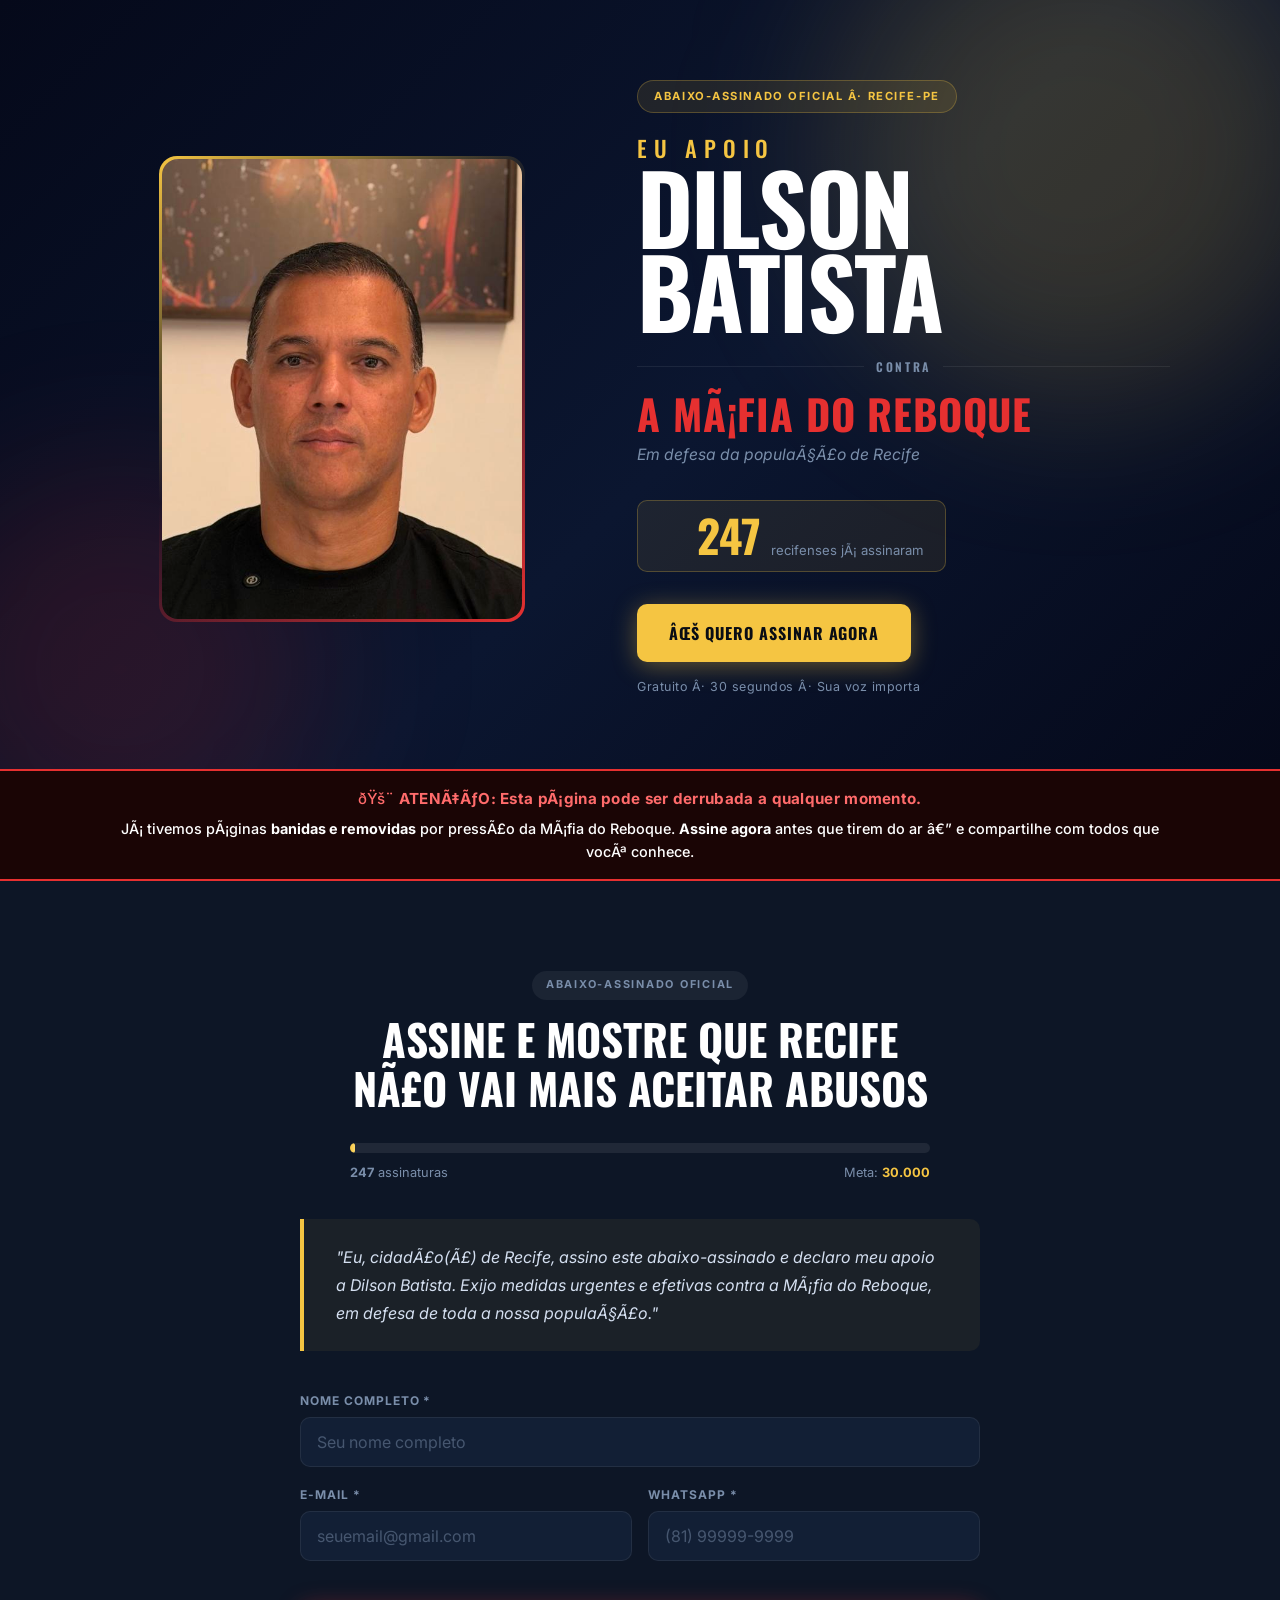
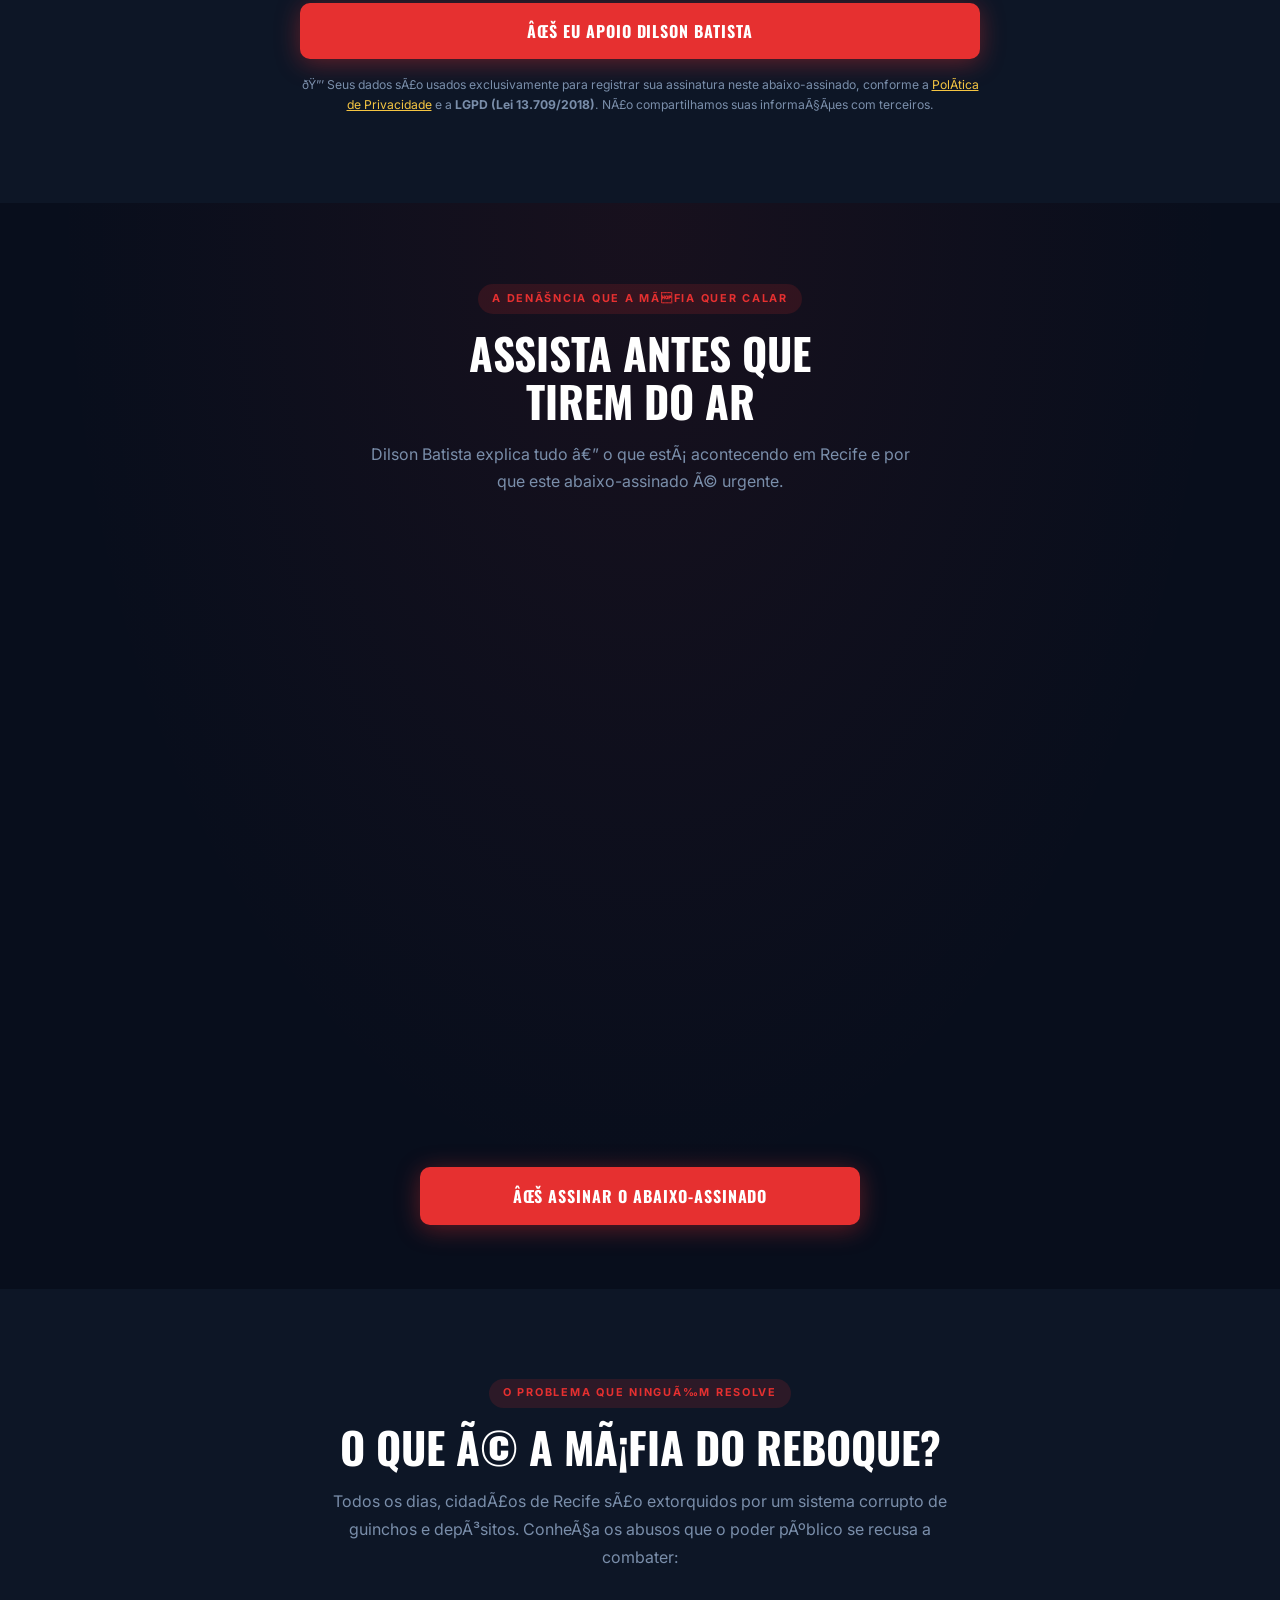
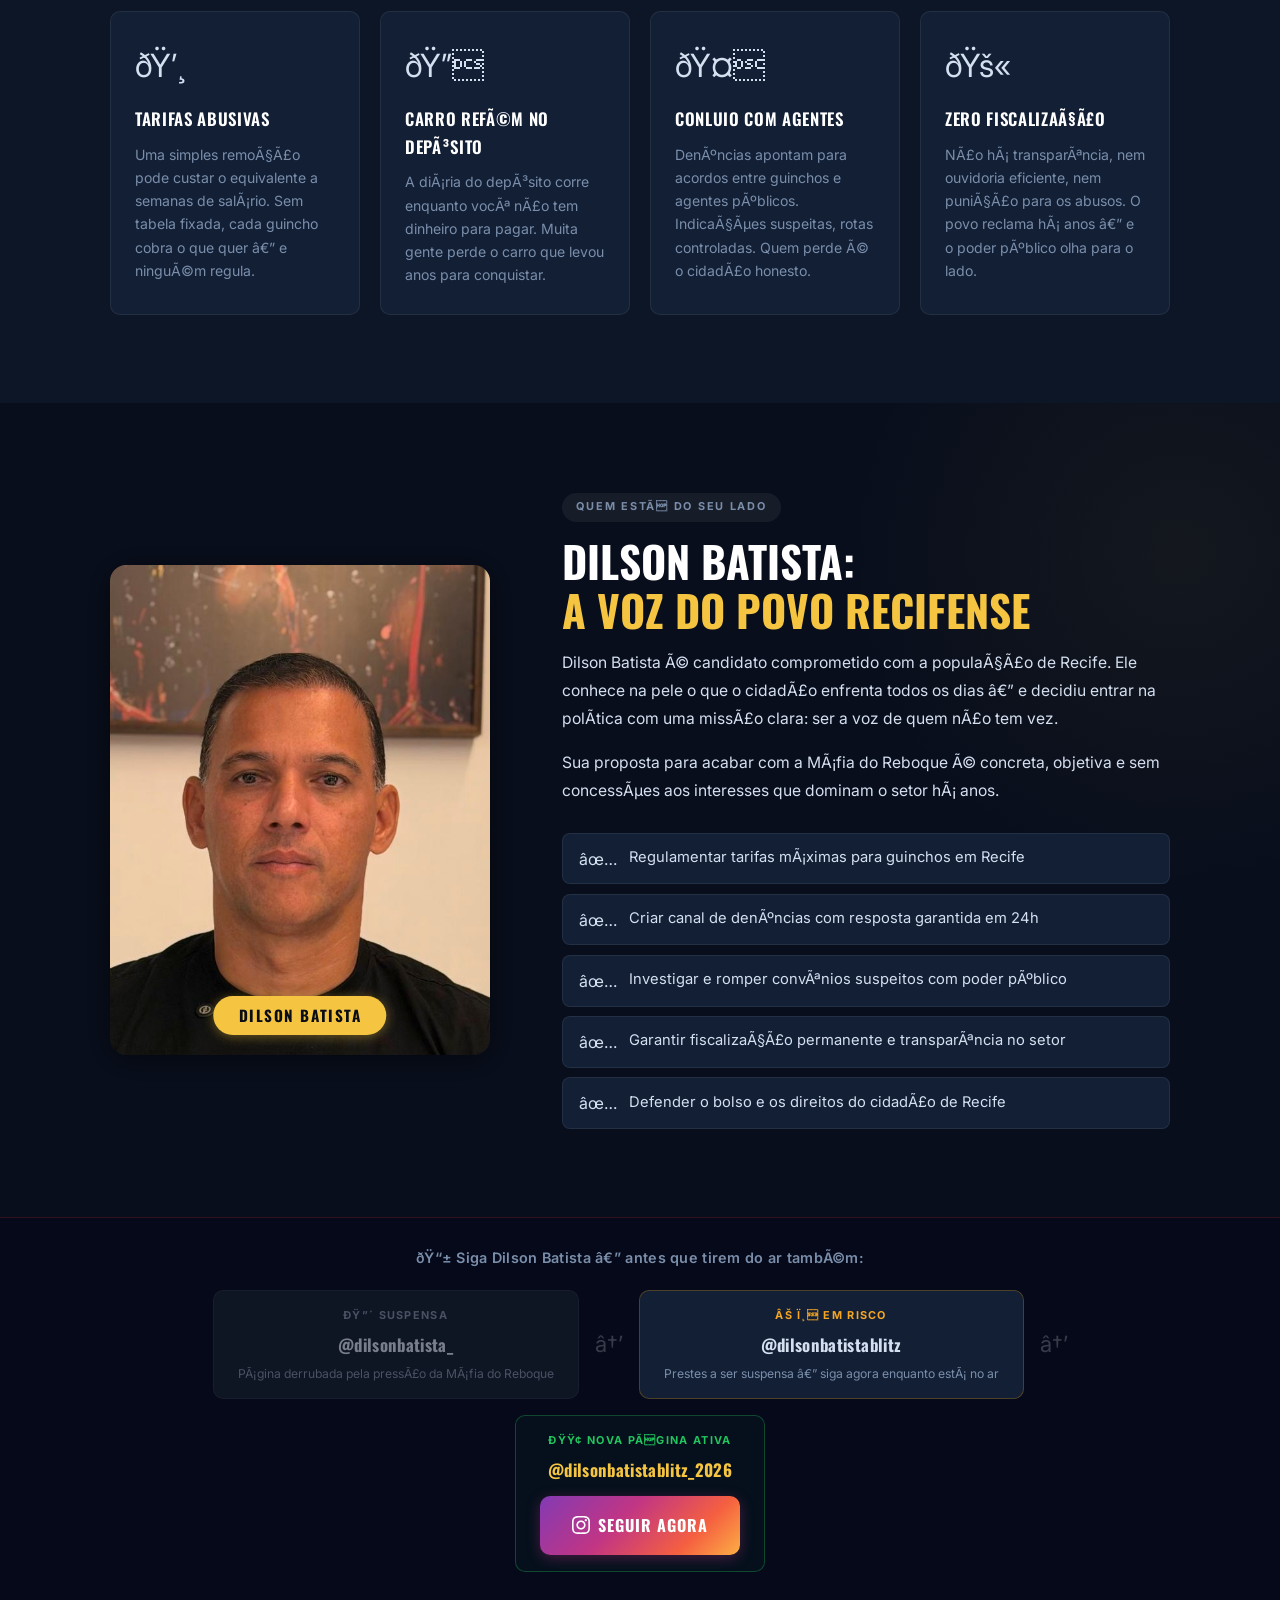
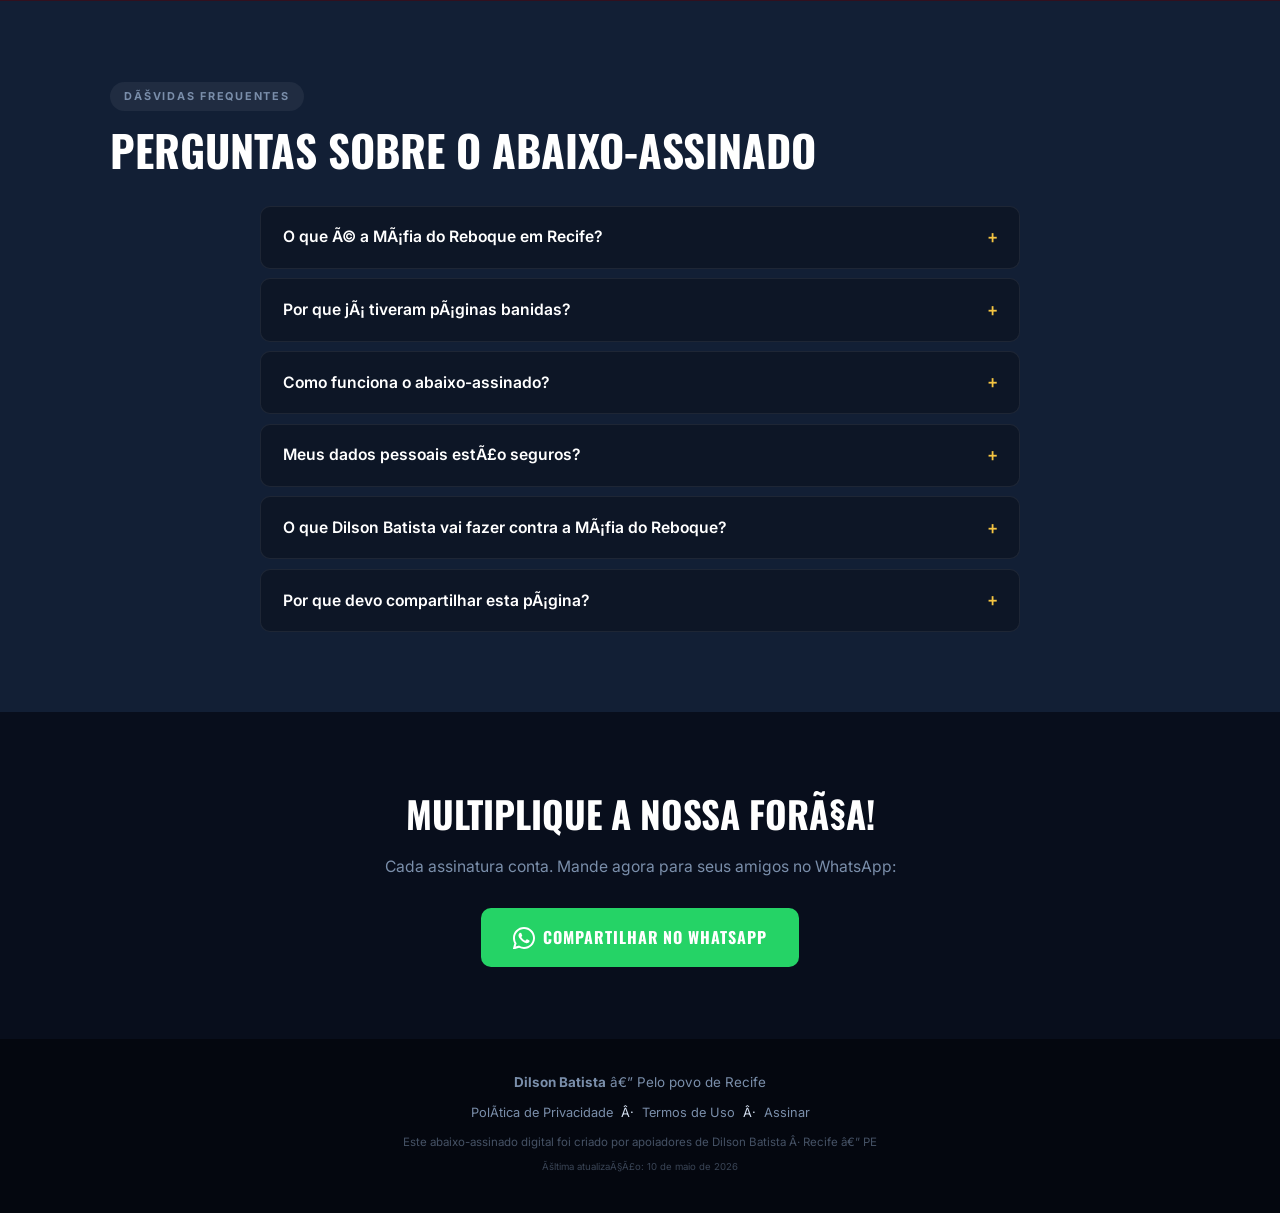
==== commit 20185085: "refactor: reordenar secoes para formulario em 2o lugar Nova ordem: Hero > Alerta > Formulario > Vide" ====
--- a/index.html
+++ b/index.html
@@ -1,621 +1,637 @@
-<!DOCTYPE html>
-<html lang="pt-BR">
-<head>
-  <meta charset="UTF-8" />
-  <meta name="viewport" content="width=device-width, initial-scale=1.0" />
-  <meta http-equiv="X-UA-Compatible" content="IE=edge" />
-
-  <!-- Segurança -->
-  <meta http-equiv="X-Content-Type-Options" content="nosniff" />
-  <meta http-equiv="Referrer-Policy" content="strict-origin-when-cross-origin" />
-  <meta http-equiv="Permissions-Policy" content="geolocation=(), microphone=(), camera=()" />
-
-  <!-- SEO -->
-  <title>Eu Apoio Dilson Batista — Contra a Máfia do Reboque | Recife-PE</title>
-  <meta name="description" content="Assine o abaixo-assinado online. Dilson Batista luta contra a Máfia do Reboque e em defesa da população de Recife. Adicione sua voz agora!" />
-  <meta name="robots" content="index, follow, max-snippet:-1, max-image-preview:large, max-video-preview:-1" />
-  <meta name="author" content="Apoiadores de Dilson Batista" />
-  <meta name="keywords" content="Dilson Batista, Máfia do Reboque Recife, abaixo-assinado reboque Recife, guincho abusivo Recife, petição reboque Recife, Dilson Batista candidato" />
-  <link rel="canonical" href="https://mkautosolution.cloud/" />
-  <link rel="sitemap" type="application/xml" href="/sitemap.xml" />
-
-  <!-- Open Graph / Facebook -->
-  <meta property="og:type" content="website" />
-  <meta property="og:url" content="https://mkautosolution.cloud/" />
-  <meta property="og:title" content="Eu Apoio Dilson Batista — Contra a Máfia do Reboque" />
-  <meta property="og:description" content="Assine o abaixo-assinado. Dilson Batista luta contra a Máfia do Reboque em Recife — em defesa do povo!" />
-  <meta property="og:image" content="https://mkautosolution.cloud/img/og-image.jpg" />
-  <meta property="og:image:width" content="1200" />
-  <meta property="og:image:height" content="630" />
-  <meta property="og:image:alt" content="Dilson Batista — Contra a Máfia do Reboque em Recife" />
-  <meta property="og:locale" content="pt_BR" />
-  <meta property="og:site_name" content="Eu Apoio Dilson Batista" />
-
-  <!-- Twitter Card -->
-  <meta name="twitter:card" content="summary_large_image" />
-  <meta name="twitter:title" content="Eu Apoio Dilson Batista — Contra a Máfia do Reboque" />
-  <meta name="twitter:description" content="Assine o abaixo-assinado. Dilson Batista luta contra a Máfia do Reboque em Recife." />
-  <meta name="twitter:image" content="https://mkautosolution.cloud/img/og-image.jpg" />
-
-  <!-- PWA / Theme -->
-  <meta name="theme-color" content="#080e1c" />
-  <meta name="mobile-web-app-capable" content="yes" />
-  <meta name="apple-mobile-web-app-capable" content="yes" />
-  <meta name="apple-mobile-web-app-status-bar-style" content="black-translucent" />
-
-  <!-- Fontes: preconnect + carregamento -->
-  <link rel="preconnect" href="https://fonts.googleapis.com" />
-  <link rel="preconnect" href="https://fonts.gstatic.com" crossorigin />
-  <link href="https://fonts.googleapis.com/css2?family=Oswald:wght@400;500;600;700&family=Inter:wght@400;500;600;700&display=swap" rel="stylesheet" />
-
-  <!-- CSS — preload para evitar FOUC -->
-  <link rel="preload" href="assets/css/style.css" as="style" />
-  <link rel="stylesheet" href="assets/css/style.css" />
-
-  <!-- ─── CRITICAL CSS INLINE (above-the-fold) ─── -->
-  <style>
-    *,*::before,*::after{box-sizing:border-box;margin:0;padding:0}
-    :root{--bg:#080e1c;--surface:#0d1626;--gold:#f5c542;--red:#e63030;--red-dark:#b91c1c;--white:#ffffff;--text:#d4dff0;--text-muted:#7a8eaa;--border-gold:rgba(245,197,66,.25);--ff-display:'Oswald',sans-serif;--ff-body:'Inter',sans-serif;--max-w:1100px;--r:10px}
-    html{scroll-behavior:smooth}
-    body{font-family:var(--ff-body);background:var(--bg);color:var(--text);line-height:1.65;overflow-x:hidden}
-    img{display:block;max-width:100%}
-    a{color:inherit;text-decoration:none}
-    .container{width:100%;max-width:var(--max-w);margin:0 auto;padding:0 1.25rem}
-    .hero{position:relative;padding:5rem 0 4.5rem;background:linear-gradient(135deg,#05091a 0%,#0b1630 55%,#05091a 100%);overflow:hidden}
-    .hero__inner{position:relative;z-index:1;display:grid;grid-template-columns:1fr 1.15fr;gap:4rem;align-items:center}
-    .hero__eu-apoio{font-family:var(--ff-display);font-size:1.4rem;font-weight:500;color:var(--gold);letter-spacing:.3em;text-transform:uppercase;line-height:1;margin-bottom:.25rem}
-    .hero__name{font-family:var(--ff-display);font-size:clamp(3.5rem,7.5vw,6.5rem);font-weight:700;color:var(--white);line-height:.88;text-transform:uppercase;letter-spacing:-.02em;margin-bottom:1.5rem}
-    .btn{display:inline-flex;align-items:center;justify-content:center;gap:.5rem;padding:1rem 2rem;border-radius:var(--r);font-family:var(--ff-display);font-size:1rem;font-weight:700;letter-spacing:.06em;text-transform:uppercase;transition:transform .15s,box-shadow .15s,background .15s;white-space:nowrap;cursor:pointer;border:none}
-    .btn--gold{background:var(--gold);color:#0a0d14;box-shadow:0 4px 24px rgba(245,197,66,.38)}
-  </style>
-
-  <!-- ─── SCHEMA: WebSite + WebPage + Person ─── -->
-  <script type="application/ld+json">
-  {
-    "@context": "https://schema.org",
-    "@graph": [
-      {
-        "@type": "WebSite",
-        "@id": "https://mkautosolution.cloud/#website",
-        "url": "https://mkautosolution.cloud/",
-        "name": "Eu Apoio Dilson Batista",
-        "inLanguage": "pt-BR",
-        "description": "Abaixo-assinado oficial em apoio a Dilson Batista contra a Máfia do Reboque em Recife-PE"
-      },
-      {
-        "@type": "WebPage",
-        "@id": "https://mkautosolution.cloud/#webpage",
-        "url": "https://mkautosolution.cloud/",
-        "name": "Eu Apoio Dilson Batista — Contra a Máfia do Reboque | Recife-PE",
-        "description": "Assine o abaixo-assinado online. Dilson Batista luta contra a Máfia do Reboque e em defesa da população de Recife.",
-        "inLanguage": "pt-BR",
-        "isPartOf": { "@id": "https://mkautosolution.cloud/#website" },
-        "datePublished": "2026-05-10",
-        "dateModified": "2026-05-10",
-        "primaryImageOfPage": {
-          "@type": "ImageObject",
-          "url": "https://mkautosolution.cloud/img/foto-perfil-dilson.jpeg",
-          "width": 400,
-          "height": 520
-        },
-        "about": { "@id": "https://mkautosolution.cloud/#dilson" },
-        "potentialAction": {
-          "@type": "Action",
-          "name": "Assinar o Abaixo-Assinado",
-          "target": "https://mkautosolution.cloud/#assinar"
-        }
-      },
-      {
-        "@type": "Person",
-        "@id": "https://mkautosolution.cloud/#dilson",
-        "name": "Dilson Batista",
-        "jobTitle": "Candidato a Vereador",
-        "description": "Candidato comprometido com a população de Recife que luta contra a Máfia do Reboque e em defesa dos direitos do cidadão.",
-        "address": {
-          "@type": "PostalAddress",
-          "addressLocality": "Recife",
-          "addressRegion": "PE",
-          "addressCountry": "BR"
-        }
-      }
-    ]
-  }
-  </script>
-
-  <!-- ─── SCHEMA: FAQPage ─── -->
-  <script type="application/ld+json">
-  {
-    "@context": "https://schema.org",
-    "@type": "FAQPage",
-    "mainEntity": [
-      {
-        "@type": "Question",
-        "name": "O que é a Máfia do Reboque em Recife?",
-        "acceptedAnswer": {
-          "@type": "Answer",
-          "text": "A Máfia do Reboque é um sistema corrupto de guinchos e depósitos que cobra tarifas abusivas, retém veículos como reféns e opera com suspeitas de conluio com agentes públicos em Recife-PE. Cidadãos relatam cobranças equivalentes a semanas de salário por uma simples remoção de veículo."
-        }
-      },
-      {
-        "@type": "Question",
-        "name": "Quem é Dilson Batista?",
-        "acceptedAnswer": {
-          "@type": "Answer",
-          "text": "Dilson Batista é candidato comprometido com a população de Recife que luta contra os abusos da Máfia do Reboque. Suas propostas incluem regulamentar tarifas máximas para guinchos, criar canal de denúncias com resposta em 24h e investigar convênios suspeitos com o poder público."
-        }
-      },
-      {
-        "@type": "Question",
-        "name": "Como funciona o abaixo-assinado?",
-        "acceptedAnswer": {
-          "@type": "Answer",
-          "text": "O abaixo-assinado é digital e gratuito. Basta preencher nome, e-mail e WhatsApp e clicar em EU APOIO DILSON BATISTA. Sua assinatura é registrada em uma lista oficial que será apresentada às autoridades competentes de Recife como prova da demanda popular por mudança."
-        }
-      },
-      {
-        "@type": "Question",
-        "name": "Por que assinar o abaixo-assinado contra a Máfia do Reboque?",
-        "acceptedAnswer": {
-          "@type": "Answer",
-          "text": "Cada assinatura representa uma voz que exige mudança. Quanto mais assinaturas, maior a pressão política para regulamentar o setor de guinchos, punir os abusos e proteger o cidadão de Recife. Já tivemos páginas banidas e removidas por pressão desse grupo — assinar é um ato de resistência."
-        }
-      },
-      {
-        "@type": "Question",
-        "name": "Meus dados pessoais estão seguros?",
-        "acceptedAnswer": {
-          "@type": "Answer",
-          "text": "Sim. Seus dados (nome, e-mail e WhatsApp) são usados exclusivamente para registrar sua assinatura neste abaixo-assinado, em conformidade com a Lei Geral de Proteção de Dados (LGPD — Lei 13.709/2018). Não compartilhamos suas informações com terceiros."
-        }
-      },
-      {
-        "@type": "Question",
-        "name": "O que Dilson Batista vai fazer contra a Máfia do Reboque?",
-        "acceptedAnswer": {
-          "@type": "Answer",
-          "text": "As propostas concretas de Dilson Batista incluem: (1) regulamentar tarifas máximas para guinchos em Recife; (2) criar canal de denúncias com resposta garantida em 24h; (3) investigar e romper convênios suspeitos com o poder público; (4) garantir fiscalização permanente e transparência no setor; (5) defender o bolso e os direitos do cidadão de Recife."
-        }
-      }
-    ]
-  }
-  </script>
-</head>
-<body>
-
-  <!-- ===== HERO ===== -->
-  <section class="hero" id="inicio">
-    <div class="hero__glow hero__glow--gold" aria-hidden="true"></div>
-    <div class="hero__glow hero__glow--red" aria-hidden="true"></div>
-
-    <div class="hero__inner container">
-
-      <div class="hero__photo-side">
-        <div class="hero__photo-frame">
-          <img
-            src="img/foto-perfil-dilson.jpeg"
-            alt="Dilson Batista — Candidato por Recife contra a Máfia do Reboque"
-            class="hero__photo"
-            width="400" height="520"
-            fetchpriority="high"
-            decoding="sync"
-          />
-        </div>
-      </div>
-
-      <div class="hero__text-side">
-        <div class="hero__badge-top">ABAIXO-ASSINADO OFICIAL · RECIFE-PE</div>
-
-        <p class="hero__eu-apoio">EU APOIO</p>
-        <h1 class="hero__name">DILSON<br />BATISTA</h1>
-
-        <div class="hero__separator" aria-hidden="true">
-          <span class="hero__sep-line"></span>
-          <span class="hero__sep-label">CONTRA</span>
-          <span class="hero__sep-line"></span>
-        </div>
-
-        <p class="hero__enemy">A Máfia do Reboque</p>
-        <p class="hero__defense">Em defesa da população de Recife</p>
-
-        <div class="hero__counter-box" aria-live="polite" aria-label="Contagem de assinaturas">
-          <span class="hero__counter-num" id="counter-num">0</span>
-          <span class="hero__counter-label">recifenses já assinaram</span>
-        </div>
-
-        <a href="#assinar" class="btn btn--gold btn--hero">
-          ✊ QUERO ASSINAR AGORA
-        </a>
-
-        <p class="hero__sub-note">Gratuito · 30 segundos · Sua voz importa</p>
-      </div>
-
-    </div>
-  </section>
-
-  <!-- ===== ALERTA — CENSURA ===== -->
-  <div class="alert-strip alert-strip--censura" role="alert">
-    <div class="container">
-      <div class="alert-strip__line alert-strip__line--top">
-        🚨 <strong>ATENÇÃO: Esta página pode ser derrubada a qualquer momento.</strong>
-      </div>
-      <div class="alert-strip__line">
-        Já tivemos páginas <strong>banidas e removidas</strong> por pressão da Máfia do Reboque.
-        <strong>Assine agora</strong> antes que tirem do ar — e compartilhe com todos que você conhece.
-      </div>
-    </div>
-  </div>
-
-  <!-- ===== PERSEGUIÇÃO DIGITAL ===== -->
-  <section class="persecution" aria-label="Histórico de perseguição nas redes sociais">
-    <div class="container">
-
-      <p class="persecution__title">
-        📱 Siga Dilson Batista — antes que tirem do ar também:
-      </p>
-
-      <div class="persecution__accounts">
-
-        <div class="persecution__account persecution__account--dead">
-          <div class="persecution__badge">🔴 SUSPENSA</div>
-          <div class="persecution__handle">@dilsonbatista_</div>
-          <p class="persecution__desc">Página derrubada pela pressão da Máfia do Reboque</p>
-        </div>
-
-        <div class="persecution__sep" aria-hidden="true">→</div>
-
-        <div class="persecution__account persecution__account--risk">
-          <div class="persecution__badge">⚠️ EM RISCO</div>
-          <a
-            href="https://www.instagram.com/dilsonbatistablitz/"
-            target="_blank" rel="noopener noreferrer"
-            class="persecution__handle persecution__handle--link"
-            aria-label="Ver página @dilsonbatistablitz no Instagram"
-          >@dilsonbatistablitz</a>
-          <p class="persecution__desc">Prestes a ser suspensa — siga agora enquanto está no ar</p>
-        </div>
-
-        <div class="persecution__sep" aria-hidden="true">→</div>
-
-        <div class="persecution__account persecution__account--active">
-          <div class="persecution__badge">🟢 NOVA PÁGINA ATIVA</div>
-          <a
-            href="https://www.instagram.com/dilsonbatistablitz_2026/"
-            target="_blank" rel="noopener noreferrer"
-            class="persecution__handle persecution__handle--link persecution__handle--gold"
-            aria-label="Ver página @dilsonbatistablitz_2026 no Instagram"
-          >@dilsonbatistablitz_2026</a>
-          <a
-            href="https://www.instagram.com/dilsonbatistablitz_2026/"
-            target="_blank" rel="noopener noreferrer"
-            class="btn btn--instagram"
-            aria-label="Seguir @dilsonbatistablitz_2026 no Instagram"
-          >
-            <svg xmlns="http://www.w3.org/2000/svg" viewBox="0 0 24 24" fill="currentColor" width="18" height="18" aria-hidden="true"><path d="M12 2.163c3.204 0 3.584.012 4.85.07 3.252.148 4.771 1.691 4.919 4.919.058 1.265.069 1.645.069 4.849 0 3.205-.012 3.584-.069 4.849-.149 3.225-1.664 4.771-4.919 4.919-1.266.058-1.644.07-4.85.07-3.204 0-3.584-.012-4.849-.07-3.26-.149-4.771-1.699-4.919-4.92-.058-1.265-.07-1.644-.07-4.849 0-3.204.013-3.583.07-4.849.149-3.227 1.664-4.771 4.919-4.919 1.266-.057 1.645-.069 4.849-.069zm0-2.163c-3.259 0-3.667.014-4.947.072-4.358.2-6.78 2.618-6.98 6.98-.059 1.281-.073 1.689-.073 4.948 0 3.259.014 3.668.072 4.948.2 4.358 2.618 6.78 6.98 6.98 1.281.058 1.689.072 4.948.072 3.259 0 3.668-.014 4.948-.072 4.354-.2 6.782-2.618 6.979-6.98.059-1.28.073-1.689.073-4.948 0-3.259-.014-3.667-.072-4.947-.196-4.354-2.617-6.78-6.979-6.98-1.281-.059-1.69-.073-4.949-.073zm0 5.838c-3.403 0-6.162 2.759-6.162 6.162s2.759 6.163 6.162 6.163 6.162-2.759 6.162-6.163c0-3.403-2.759-6.162-6.162-6.162zm0 10.162c-2.209 0-4-1.79-4-4 0-2.209 1.791-4 4-4s4 1.791 4 4c0 2.21-1.791 4-4 4zm6.406-11.845c-.796 0-1.441.645-1.441 1.44s.645 1.44 1.441 1.44c.795 0 1.439-.645 1.439-1.44s-.644-1.44-1.439-1.44z"/></svg>
-            SEGUIR AGORA
-          </a>
-        </div>
-
-      </div>
-
-    </div>
-  </section>
-
-  <!-- ===== VÍDEO EXPLICATIVO ===== -->
-  <section class="video-section" id="video">
-    <div class="container">
-
-      <div class="section-tag section-tag--red">A DENÚNCIA QUE A MÁFIA QUER CALAR</div>
-      <h2 class="section-title">Assista antes que<br />tirem do ar</h2>
-      <p class="video-section__sub">Dilson Batista explica tudo — o que está acontecendo em Recife e por que este abaixo-assinado é urgente.</p>
-
-      <div class="video-wrap">
-        <blockquote
-          class="instagram-media"
-          data-instgrm-captioned
-          data-instgrm-permalink="https://www.instagram.com/p/DYItCj-RRJZ/?utm_source=ig_embed&utm_campaign=loading"
-          data-instgrm-version="14"
-          style="background:#fff;border:0;border-radius:3px;box-shadow:0 0 1px 0 rgba(0,0,0,.5),0 1px 10px 0 rgba(0,0,0,.15);margin:1px;max-width:540px;min-width:326px;padding:0;width:calc(100% - 2px);"
-        ></blockquote>
-      </div>
-
-      <a href="#assinar" class="btn btn--petition btn--video-cta">
-        ✊ ASSINAR O ABAIXO-ASSINADO
-      </a>
-
-    </div>
-  </section>
-
-  <!-- ===== ABAIXO-ASSINADO / FORMULÁRIO ===== -->
-  <section class="petition" id="assinar">
-    <div class="container">
-
-      <div class="section-tag">ABAIXO-ASSINADO OFICIAL</div>
-      <h2 class="section-title">Assine e mostre que Recife<br />não vai mais aceitar abusos</h2>
-
-      <!-- Progress -->
-      <div class="petition__progress" role="progressbar" aria-label="Progresso das assinaturas">
-        <div class="petition__progress-bar">
-          <div class="petition__progress-fill" id="progress-fill" style="width: 0%"></div>
-        </div>
-        <div class="petition__progress-labels">
-          <span><strong id="progress-count">0</strong> assinaturas</span>
-          <span class="petition__goal">Meta: <strong>30.000</strong></span>
-        </div>
-      </div>
-
-      <!-- Declaração -->
-      <blockquote class="petition__declaration" cite="https://mkautosolution.cloud/">
-        "Eu, cidadão(ã) de Recife, assino este abaixo-assinado e declaro meu apoio a Dilson Batista.
-        Exijo medidas urgentes e efetivas contra a Máfia do Reboque, em defesa de toda a nossa população."
-      </blockquote>
-
-      <!-- Form -->
-      <form class="petition-form" id="petition-form" novalidate aria-label="Formulário de assinatura do abaixo-assinado">
-
-        <div class="form-row">
-          <div class="form-group">
-            <label for="nome" class="form-label">Nome completo *</label>
-            <input
-              type="text" id="nome" name="nome" class="form-input"
-              placeholder="Seu nome completo"
-              required autocomplete="name"
-              minlength="2" maxlength="120"
-              aria-required="true" aria-describedby="erro-nome"
-            />
-            <span class="form-error" id="erro-nome" role="alert" aria-live="polite"></span>
-          </div>
-        </div>
-
-        <div class="form-row form-row--2col">
-          <div class="form-group">
-            <label for="email" class="form-label">E-mail *</label>
-            <input
-              type="email" id="email" name="email" class="form-input"
-              placeholder="seuemail@gmail.com"
-              required autocomplete="email"
-              maxlength="254"
-              aria-required="true" aria-describedby="erro-email"
-            />
-            <span class="form-error" id="erro-email" role="alert" aria-live="polite"></span>
-          </div>
-
-          <div class="form-group">
-            <label for="whatsapp" class="form-label">WhatsApp *</label>
-            <input
-              type="tel" id="whatsapp" name="whatsapp" class="form-input"
-              placeholder="(81) 99999-9999"
-              required autocomplete="tel"
-              maxlength="16"
-              aria-required="true" aria-describedby="erro-whatsapp"
-            />
-            <span class="form-error" id="erro-whatsapp" role="alert" aria-live="polite"></span>
-          </div>
-        </div>
-
-        <button type="submit" class="btn btn--petition" id="btn-submit" aria-label="Assinar o abaixo-assinado de apoio a Dilson Batista">
-          ✊ EU APOIO DILSON BATISTA
-        </button>
-
-        <p class="form-privacy">
-          🔒 Seus dados são usados exclusivamente para registrar sua assinatura neste abaixo-assinado,
-          conforme a <a href="privacidade.html" target="_blank" rel="noopener">Política de Privacidade</a> e a
-          <strong>LGPD (Lei 13.709/2018)</strong>. Não compartilhamos suas informações com terceiros.
-        </p>
-
-      </form>
-
-    </div>
-  </section>
-
-  <!-- ===== O PROBLEMA ===== -->
-  <section class="problem" id="problema">
-    <div class="container">
-      <div class="section-tag section-tag--red">O PROBLEMA QUE NINGUÉM RESOLVE</div>
-      <h2 class="section-title">O que é a Máfia do Reboque?</h2>
-      <p class="section-lead">
-        Todos os dias, cidadãos de Recife são extorquidos por um sistema corrupto de guinchos e depósitos.
-        Conheça os abusos que o poder público se recusa a combater:
-      </p>
-
-      <div class="problem-grid">
-
-        <article class="problem-card">
-          <span class="problem-card__icon" aria-hidden="true">💸</span>
-          <h3 class="problem-card__title">Tarifas Abusivas</h3>
-          <p class="problem-card__text">Uma simples remoção pode custar o equivalente a semanas de salário. Sem tabela fixada, cada guincho cobra o que quer — e ninguém regula.</p>
-        </article>
-
-        <article class="problem-card">
-          <span class="problem-card__icon" aria-hidden="true">🔐</span>
-          <h3 class="problem-card__title">Carro Refém no Depósito</h3>
-          <p class="problem-card__text">A diária do depósito corre enquanto você não tem dinheiro para pagar. Muita gente perde o carro que levou anos para conquistar.</p>
-        </article>
-
-        <article class="problem-card">
-          <span class="problem-card__icon" aria-hidden="true">🤝</span>
-          <h3 class="problem-card__title">Conluio com Agentes</h3>
-          <p class="problem-card__text">Denúncias apontam para acordos entre guinchos e agentes públicos. Indicações suspeitas, rotas controladas. Quem perde é o cidadão honesto.</p>
-        </article>
-
-        <article class="problem-card">
-          <span class="problem-card__icon" aria-hidden="true">🚫</span>
-          <h3 class="problem-card__title">Zero Fiscalização</h3>
-          <p class="problem-card__text">Não há transparência, nem ouvidoria eficiente, nem punição para os abusos. O povo reclama há anos — e o poder público olha para o lado.</p>
-        </article>
-
-      </div>
-    </div>
-  </section>
-
-  <!-- ===== QUEM É DILSON BATISTA ===== -->
-  <section class="candidate" id="dilson">
-    <div class="container">
-      <div class="candidate__layout">
-
-        <div class="candidate__photo-wrap">
-          <img
-            src="img/foto-perfil-dilson.jpeg"
-            alt="Dilson Batista — Candidato em defesa do povo de Recife"
-            class="candidate__photo"
-            loading="lazy" decoding="async"
-            width="500" height="600"
-          />
-          <div class="candidate__name-tag">Dilson Batista</div>
-        </div>
-
-        <div class="candidate__content">
-          <div class="section-tag">QUEM ESTÁ DO SEU LADO</div>
-          <h2 class="section-title">Dilson Batista:<br /><span class="text-gold">a voz do povo recifense</span></h2>
-
-          <p class="candidate__bio">
-            Dilson Batista é candidato comprometido com a população de Recife. Ele conhece na pele o que o
-            cidadão enfrenta todos os dias — e decidiu entrar na política com uma missão clara:
-            ser a voz de quem não tem vez.
-          </p>
-          <p class="candidate__bio">
-            Sua proposta para acabar com a Máfia do Reboque é concreta, objetiva e sem concessões
-            aos interesses que dominam o setor há anos.
-          </p>
-
-          <div class="commitments" role="list">
-            <div class="commitment-item" role="listitem">
-              <span class="commitment-item__icon" aria-hidden="true">✅</span>
-              <span>Regulamentar tarifas máximas para guinchos em Recife</span>
-            </div>
-            <div class="commitment-item" role="listitem">
-              <span class="commitment-item__icon" aria-hidden="true">✅</span>
-              <span>Criar canal de denúncias com resposta garantida em 24h</span>
-            </div>
-            <div class="commitment-item" role="listitem">
-              <span class="commitment-item__icon" aria-hidden="true">✅</span>
-              <span>Investigar e romper convênios suspeitos com poder público</span>
-            </div>
-            <div class="commitment-item" role="listitem">
-              <span class="commitment-item__icon" aria-hidden="true">✅</span>
-              <span>Garantir fiscalização permanente e transparência no setor</span>
-            </div>
-            <div class="commitment-item" role="listitem">
-              <span class="commitment-item__icon" aria-hidden="true">✅</span>
-              <span>Defender o bolso e os direitos do cidadão de Recife</span>
-            </div>
-          </div>
-        </div>
-
-      </div>
-    </div>
-  </section>
-
-  <!-- ===== FAQ — AI SEO + Conversão ===== -->
-  <section class="faq" id="faq">
-    <div class="container">
-      <div class="section-tag">DÚVIDAS FREQUENTES</div>
-      <h2 class="section-title">Perguntas sobre o Abaixo-Assinado</h2>
-
-      <div class="faq__list">
-
-        <details class="faq__item">
-          <summary class="faq__question">O que é a Máfia do Reboque em Recife?</summary>
-          <p class="faq__answer">
-            A Máfia do Reboque é um sistema corrupto de guinchos e depósitos que cobra tarifas abusivas,
-            retém veículos como reféns e opera com suspeitas de conluio com agentes públicos em Recife-PE.
-            Cidadãos relatam cobranças equivalentes a semanas de salário por uma simples remoção.
-          </p>
-        </details>
-
-        <details class="faq__item">
-          <summary class="faq__question">Por que já tiveram páginas banidas?</summary>
-          <p class="faq__answer">
-            Anteriores iniciativas de denúncia contra a Máfia do Reboque sofreram pressão e tiveram
-            perfis e páginas removidos de redes sociais. É por isso que esta página usa uma estrutura
-            independente e pedimos que você assine e compartilhe urgentemente.
-          </p>
-        </details>
-
-        <details class="faq__item">
-          <summary class="faq__question">Como funciona o abaixo-assinado?</summary>
-          <p class="faq__answer">
-            O abaixo-assinado é digital e gratuito. Basta preencher nome, e-mail e WhatsApp e clicar em
-            "EU APOIO DILSON BATISTA". Sua assinatura é registrada em uma lista oficial que será apresentada
-            às autoridades competentes de Recife.
-          </p>
-        </details>
-
-        <details class="faq__item">
-          <summary class="faq__question">Meus dados pessoais estão seguros?</summary>
-          <p class="faq__answer">
-            Sim. Seus dados são usados exclusivamente para registrar sua assinatura, em conformidade com a
-            <strong>Lei Geral de Proteção de Dados (LGPD — Lei 13.709/2018)</strong>. Não compartilhamos
-            suas informações com terceiros. Consulte nossa
-            <a href="privacidade.html" rel="noopener">Política de Privacidade</a> completa.
-          </p>
-        </details>
-
-        <details class="faq__item">
-          <summary class="faq__question">O que Dilson Batista vai fazer contra a Máfia do Reboque?</summary>
-          <p class="faq__answer">
-            As propostas concretas incluem: regulamentar tarifas máximas para guinchos; criar canal de
-            denúncias com resposta em 24h; investigar convênios suspeitos; garantir fiscalização permanente
-            e transparência; e defender o bolso do cidadão de Recife.
-          </p>
-        </details>
-
-        <details class="faq__item">
-          <summary class="faq__question">Por que devo compartilhar esta página?</summary>
-          <p class="faq__answer">
-            Cada nova assinatura aumenta a pressão sobre as autoridades para agir. Compartilhe no WhatsApp,
-            Instagram e com amigos. Quanto mais visibilidade, mais difícil será para a Máfia do Reboque
-            silenciar o movimento.
-          </p>
-        </details>
-
-      </div>
-    </div>
-  </section>
-
-  <!-- ===== COMPARTILHAR ===== -->
-  <section class="share-section">
-    <div class="container">
-      <h2 class="share-section__title">Multiplique a nossa força!</h2>
-      <p class="share-section__sub">Cada assinatura conta. Mande agora para seus amigos no WhatsApp:</p>
-      <a
-        href="https://wa.me/?text=Eu+apoio+Dilson+Batista+contra+a+M%C3%A1fia+do+Reboque+em+Recife!+Assine+voc%C3%AA+tamb%C3%A9m+%E2%9C%8A"
-        target="_blank" rel="noopener noreferrer"
-        class="btn btn--wa"
-        aria-label="Compartilhar no WhatsApp"
-      >
-        <svg xmlns="http://www.w3.org/2000/svg" viewBox="0 0 24 24" fill="currentColor" width="22" height="22" aria-hidden="true"><path d="M17.472 14.382c-.297-.149-1.758-.867-2.03-.967-.273-.099-.471-.148-.67.15-.197.297-.767.966-.94 1.164-.173.199-.347.223-.644.075-.297-.15-1.255-.463-2.39-1.475-.883-.788-1.48-1.761-1.653-2.059-.173-.297-.018-.458.13-.606.134-.133.298-.347.446-.52.149-.174.198-.298.298-.497.099-.198.05-.371-.025-.52-.075-.149-.669-1.612-.916-2.207-.242-.579-.487-.5-.669-.51-.173-.008-.371-.01-.57-.01-.198 0-.52.074-.792.372-.272.297-1.04 1.016-1.04 2.479 0 1.462 1.065 2.875 1.213 3.074.149.198 2.096 3.2 5.077 4.487.709.306 1.262.489 1.694.625.712.227 1.36.195 1.871.118.571-.085 1.758-.719 2.006-1.413.248-.694.248-1.289.173-1.413-.074-.124-.272-.198-.57-.347z"/><path d="M12 0C5.373 0 0 5.373 0 12c0 2.124.558 4.122 1.533 5.856L.057 23.057a1 1 0 0 0 1.243 1.206l5.35-1.523A11.943 11.943 0 0 0 12 24c6.627 0 12-5.373 12-12S18.627 0 12 0zm0 21.882a9.869 9.869 0 0 1-5.031-1.378l-.36-.214-3.733 1.063 1.032-3.64-.234-.374A9.856 9.856 0 0 1 2.118 12C2.118 6.533 6.533 2.118 12 2.118c5.466 0 9.882 4.415 9.882 9.882 0 5.466-4.416 9.882-9.882 9.882z"/></svg>
-        COMPARTILHAR NO WHATSAPP
-      </a>
-    </div>
-  </section>
-
-  <!-- ===== FOOTER ===== -->
-  <footer class="footer">
-    <div class="container">
-      <p><strong>Dilson Batista</strong> — Pelo povo de Recife</p>
-      <nav class="footer__links" aria-label="Links do rodapé">
-        <a href="privacidade.html" rel="noopener">Política de Privacidade</a>
-        <span aria-hidden="true">·</span>
-        <a href="termos.html" rel="noopener">Termos de Uso</a>
-        <span aria-hidden="true">·</span>
-        <a href="#assinar">Assinar</a>
-      </nav>
-      <p class="footer__legal">
-        Este abaixo-assinado digital foi criado por apoiadores de Dilson Batista · Recife — PE
-      </p>
-      <p class="footer__updated">
-        <small>Última atualização: <time datetime="2026-05-10">10 de maio de 2026</time></small>
-      </p>
-    </div>
-  </footer>
-
-  <!-- ===== STICKY CTA MOBILE ===== -->
-  <div class="sticky-cta" id="sticky-cta" aria-label="Botão fixo para assinar">
-    <a href="#assinar" class="btn btn--petition btn--sticky">✊ ASSINAR O ABAIXO-ASSINADO</a>
-  </div>
-
-  <!-- Instagram embed — carrega após o conteúdo principal -->
-  <script async defer src="//www.instagram.com/embed.js"></script>
-  <script src="assets/js/main.js" defer></script>
-</body>
-</html>
+<!DOCTYPE html>
+<html lang="pt-BR">
+<head>
+  <meta charset="UTF-8" />
+  <meta name="viewport" content="width=device-width, initial-scale=1.0" />
+  <meta http-equiv="X-UA-Compatible" content="IE=edge" />
+
+  <!-- SeguranÃ§a -->
+  <meta http-equiv="X-Content-Type-Options" content="nosniff" />
+  <meta http-equiv="Referrer-Policy" content="strict-origin-when-cross-origin" />
+  <meta http-equiv="Permissions-Policy" content="geolocation=(), microphone=(), camera=()" />
+
+  <!-- SEO -->
+  <title>Eu Apoio Dilson Batista â€” Contra a MÃ¡fia do Reboque | Recife-PE</title>
+  <meta name="description" content="Assine o abaixo-assinado online. Dilson Batista luta contra a MÃ¡fia do Reboque e em defesa da populaÃ§Ã£o de Recife. Adicione sua voz agora!" />
+  <meta name="robots" content="index, follow, max-snippet:-1, max-image-preview:large, max-video-preview:-1" />
+  <meta name="author" content="Apoiadores de Dilson Batista" />
+  <meta name="keywords" content="Dilson Batista, MÃ¡fia do Reboque Recife, abaixo-assinado reboque Recife, guincho abusivo Recife, petiÃ§Ã£o reboque Recife, Dilson Batista candidato" />
+  <link rel="canonical" href="https://euapoiodilsonbatista.com.br/" />
+  <link rel="sitemap" type="application/xml" href="/sitemap.xml" />
+
+  <!-- Open Graph / Facebook -->
+  <meta property="og:type" content="website" />
+  <meta property="og:url" content="https://euapoiodilsonbatista.com.br/" />
+  <meta property="og:title" content="Eu Apoio Dilson Batista â€” Contra a MÃ¡fia do Reboque" />
+  <meta property="og:description" content="Assine o abaixo-assinado. Dilson Batista luta contra a MÃ¡fia do Reboque em Recife â€” em defesa do povo!" />
+  <meta property="og:image" content="https://euapoiodilsonbatista.com.br/img/og-image.jpg" />
+  <meta property="og:image:width" content="1200" />
+  <meta property="og:image:height" content="630" />
+  <meta property="og:image:alt" content="Dilson Batista â€” Contra a MÃ¡fia do Reboque em Recife" />
+  <meta property="og:locale" content="pt_BR" />
+  <meta property="og:site_name" content="Eu Apoio Dilson Batista" />
+
+  <!-- Twitter Card -->
+  <meta name="twitter:card" content="summary_large_image" />
+  <meta name="twitter:title" content="Eu Apoio Dilson Batista â€” Contra a MÃ¡fia do Reboque" />
+  <meta name="twitter:description" content="Assine o abaixo-assinado. Dilson Batista luta contra a MÃ¡fia do Reboque em Recife." />
+  <meta name="twitter:image" content="https://euapoiodilsonbatista.com.br/img/og-image.jpg" />
+
+  <!-- PWA / Theme -->
+  <meta name="theme-color" content="#080e1c" />
+  <meta name="mobile-web-app-capable" content="yes" />
+  <meta name="apple-mobile-web-app-capable" content="yes" />
+  <meta name="apple-mobile-web-app-status-bar-style" content="black-translucent" />
+
+  <!-- Meta Pixel -->
+  <script>
+    !function(f,b,e,v,n,t,s){if(f.fbq)return;n=f.fbq=function(){n.callMethod?
+    n.callMethod.apply(n,arguments):n.queue.push(arguments)};
+    if(!f._fbq)f._fbq=n;n.push=n;n.loaded=!0;n.version='2.0';
+    n.queue=[];t=b.createElement(e);t.async=!0;
+    t.src=v;s=b.getElementsByTagName(e)[0];
+    s.parentNode.insertBefore(t,s)}(window, document,'script',
+    'https://connect.facebook.net/en_US/fbevents.js');
+    fbq('init', '1006270315196326');
+    fbq('track', 'PageView');
+  </script>
+  <noscript><img height="1" width="1" style="display:none"
+    src="https://www.facebook.com/tr?id=1006270315196326&ev=PageView&noscript=1"/></noscript>
+  <!-- End Meta Pixel -->
+
+  <!-- Fontes: preconnect + carregamento -->
+  <link rel="preconnect" href="https://fonts.googleapis.com" />
+  <link rel="preconnect" href="https://fonts.gstatic.com" crossorigin />
+  <link href="https://fonts.googleapis.com/css2?family=Oswald:wght@400;500;600;700&family=Inter:wght@400;500;600;700&display=swap" rel="stylesheet" />
+
+  <!-- CSS â€” preload para evitar FOUC -->
+  <link rel="preload" href="assets/css/style.css" as="style" />
+  <link rel="stylesheet" href="assets/css/style.css" />
+
+  <!-- â”€â”€â”€ CRITICAL CSS INLINE (above-the-fold) â”€â”€â”€ -->
+  <style>
+    *,*::before,*::after{box-sizing:border-box;margin:0;padding:0}
+    :root{--bg:#080e1c;--surface:#0d1626;--gold:#f5c542;--red:#e63030;--red-dark:#b91c1c;--white:#ffffff;--text:#d4dff0;--text-muted:#7a8eaa;--border-gold:rgba(245,197,66,.25);--ff-display:'Oswald',sans-serif;--ff-body:'Inter',sans-serif;--max-w:1100px;--r:10px}
+    html{scroll-behavior:smooth}
+    body{font-family:var(--ff-body);background:var(--bg);color:var(--text);line-height:1.65;overflow-x:hidden}
+    img{display:block;max-width:100%}
+    a{color:inherit;text-decoration:none}
+    .container{width:100%;max-width:var(--max-w);margin:0 auto;padding:0 1.25rem}
+    .hero{position:relative;padding:5rem 0 4.5rem;background:linear-gradient(135deg,#05091a 0%,#0b1630 55%,#05091a 100%);overflow:hidden}
+    .hero__inner{position:relative;z-index:1;display:grid;grid-template-columns:1fr 1.15fr;gap:4rem;align-items:center}
+    .hero__eu-apoio{font-family:var(--ff-display);font-size:1.4rem;font-weight:500;color:var(--gold);letter-spacing:.3em;text-transform:uppercase;line-height:1;margin-bottom:.25rem}
+    .hero__name{font-family:var(--ff-display);font-size:clamp(3.5rem,7.5vw,6.5rem);font-weight:700;color:var(--white);line-height:.88;text-transform:uppercase;letter-spacing:-.02em;margin-bottom:1.5rem}
+    .btn{display:inline-flex;align-items:center;justify-content:center;gap:.5rem;padding:1rem 2rem;border-radius:var(--r);font-family:var(--ff-display);font-size:1rem;font-weight:700;letter-spacing:.06em;text-transform:uppercase;transition:transform .15s,box-shadow .15s,background .15s;white-space:nowrap;cursor:pointer;border:none}
+    .btn--gold{background:var(--gold);color:#0a0d14;box-shadow:0 4px 24px rgba(245,197,66,.38)}
+  </style>
+
+  <!-- â”€â”€â”€ SCHEMA: WebSite + WebPage + Person â”€â”€â”€ -->
+  <script type="application/ld+json">
+  {
+    "@context": "https://schema.org",
+    "@graph": [
+      {
+        "@type": "WebSite",
+        "@id": "https://euapoiodilsonbatista.com.br/#website",
+        "url": "https://euapoiodilsonbatista.com.br/",
+        "name": "Eu Apoio Dilson Batista",
+        "inLanguage": "pt-BR",
+        "description": "Abaixo-assinado oficial em apoio a Dilson Batista contra a MÃ¡fia do Reboque em Recife-PE"
+      },
+      {
+        "@type": "WebPage",
+        "@id": "https://euapoiodilsonbatista.com.br/#webpage",
+        "url": "https://euapoiodilsonbatista.com.br/",
+        "name": "Eu Apoio Dilson Batista â€” Contra a MÃ¡fia do Reboque | Recife-PE",
+        "description": "Assine o abaixo-assinado online. Dilson Batista luta contra a MÃ¡fia do Reboque e em defesa da populaÃ§Ã£o de Recife.",
+        "inLanguage": "pt-BR",
+        "isPartOf": { "@id": "https://euapoiodilsonbatista.com.br/#website" },
+        "datePublished": "2026-05-10",
+        "dateModified": "2026-05-10",
+        "primaryImageOfPage": {
+          "@type": "ImageObject",
+          "url": "https://euapoiodilsonbatista.com.br/img/foto-perfil-dilson.jpeg",
+          "width": 400,
+          "height": 520
+        },
+        "about": { "@id": "https://euapoiodilsonbatista.com.br/#dilson" },
+        "potentialAction": {
+          "@type": "Action",
+          "name": "Assinar o Abaixo-Assinado",
+          "target": "https://euapoiodilsonbatista.com.br/#assinar"
+        }
+      },
+      {
+        "@type": "Person",
+        "@id": "https://euapoiodilsonbatista.com.br/#dilson",
+        "name": "Dilson Batista",
+        "jobTitle": "Candidato a Vereador",
+        "description": "Candidato comprometido com a populaÃ§Ã£o de Recife que luta contra a MÃ¡fia do Reboque e em defesa dos direitos do cidadÃ£o.",
+        "address": {
+          "@type": "PostalAddress",
+          "addressLocality": "Recife",
+          "addressRegion": "PE",
+          "addressCountry": "BR"
+        }
+      }
+    ]
+  }
+  </script>
+
+  <!-- â”€â”€â”€ SCHEMA: FAQPage â”€â”€â”€ -->
+  <script type="application/ld+json">
+  {
+    "@context": "https://schema.org",
+    "@type": "FAQPage",
+    "mainEntity": [
+      {
+        "@type": "Question",
+        "name": "O que Ã© a MÃ¡fia do Reboque em Recife?",
+        "acceptedAnswer": {
+          "@type": "Answer",
+          "text": "A MÃ¡fia do Reboque Ã© um sistema corrupto de guinchos e depÃ³sitos que cobra tarifas abusivas, retÃ©m veÃ­culos como refÃ©ns e opera com suspeitas de conluio com agentes pÃºblicos em Recife-PE. CidadÃ£os relatam cobranÃ§as equivalentes a semanas de salÃ¡rio por uma simples remoÃ§Ã£o de veÃ­culo."
+        }
+      },
+      {
+        "@type": "Question",
+        "name": "Quem Ã© Dilson Batista?",
+        "acceptedAnswer": {
+          "@type": "Answer",
+          "text": "Dilson Batista Ã© candidato comprometido com a populaÃ§Ã£o de Recife que luta contra os abusos da MÃ¡fia do Reboque. Suas propostas incluem regulamentar tarifas mÃ¡ximas para guinchos, criar canal de denÃºncias com resposta em 24h e investigar convÃªnios suspeitos com o poder pÃºblico."
+        }
+      },
+      {
+        "@type": "Question",
+        "name": "Como funciona o abaixo-assinado?",
+        "acceptedAnswer": {
+          "@type": "Answer",
+          "text": "O abaixo-assinado Ã© digital e gratuito. Basta preencher nome, e-mail e WhatsApp e clicar em EU APOIO DILSON BATISTA. Sua assinatura Ã© registrada em uma lista oficial que serÃ¡ apresentada Ã s autoridades competentes de Recife como prova da demanda popular por mudanÃ§a."
+        }
+      },
+      {
+        "@type": "Question",
+        "name": "Por que assinar o abaixo-assinado contra a MÃ¡fia do Reboque?",
+        "acceptedAnswer": {
+          "@type": "Answer",
+          "text": "Cada assinatura representa uma voz que exige mudanÃ§a. Quanto mais assinaturas, maior a pressÃ£o polÃ­tica para regulamentar o setor de guinchos, punir os abusos e proteger o cidadÃ£o de Recife. JÃ¡ tivemos pÃ¡ginas banidas e removidas por pressÃ£o desse grupo â€” assinar Ã© um ato de resistÃªncia."
+        }
+      },
+      {
+        "@type": "Question",
+        "name": "Meus dados pessoais estÃ£o seguros?",
+        "acceptedAnswer": {
+          "@type": "Answer",
+          "text": "Sim. Seus dados (nome, e-mail e WhatsApp) sÃ£o usados exclusivamente para registrar sua assinatura neste abaixo-assinado, em conformidade com a Lei Geral de ProteÃ§Ã£o de Dados (LGPD â€” Lei 13.709/2018). NÃ£o compartilhamos suas informaÃ§Ãµes com terceiros."
+        }
+      },
+      {
+        "@type": "Question",
+        "name": "O que Dilson Batista vai fazer contra a MÃ¡fia do Reboque?",
+        "acceptedAnswer": {
+          "@type": "Answer",
+          "text": "As propostas concretas de Dilson Batista incluem: (1) regulamentar tarifas mÃ¡ximas para guinchos em Recife; (2) criar canal de denÃºncias com resposta garantida em 24h; (3) investigar e romper convÃªnios suspeitos com o poder pÃºblico; (4) garantir fiscalizaÃ§Ã£o permanente e transparÃªncia no setor; (5) defender o bolso e os direitos do cidadÃ£o de Recife."
+        }
+      }
+    ]
+  }
+  </script>
+</head>
+<body>
+
+  <!-- ===== HERO ===== -->
+  <section class="hero" id="inicio">
+    <div class="hero__glow hero__glow--gold" aria-hidden="true"></div>
+    <div class="hero__glow hero__glow--red" aria-hidden="true"></div>
+
+    <div class="hero__inner container">
+
+      <div class="hero__photo-side">
+        <div class="hero__photo-frame">
+          <img
+            src="img/foto-perfil-dilson.jpeg"
+            alt="Dilson Batista â€” Candidato por Recife contra a MÃ¡fia do Reboque"
+            class="hero__photo"
+            width="400" height="520"
+            fetchpriority="high"
+            decoding="sync"
+          />
+        </div>
+      </div>
+
+      <div class="hero__text-side">
+        <div class="hero__badge-top">ABAIXO-ASSINADO OFICIAL Â· RECIFE-PE</div>
+
+        <p class="hero__eu-apoio">EU APOIO</p>
+        <h1 class="hero__name">DILSON<br />BATISTA</h1>
+
+        <div class="hero__separator" aria-hidden="true">
+          <span class="hero__sep-line"></span>
+          <span class="hero__sep-label">CONTRA</span>
+          <span class="hero__sep-line"></span>
+        </div>
+
+        <p class="hero__enemy">A MÃ¡fia do Reboque</p>
+        <p class="hero__defense">Em defesa da populaÃ§Ã£o de Recife</p>
+
+        <div class="hero__counter-box" aria-live="polite" aria-label="Contagem de assinaturas">
+          <span class="hero__counter-num" id="counter-num">0</span>
+          <span class="hero__counter-label">recifenses jÃ¡ assinaram</span>
+        </div>
+
+        <a href="#assinar" class="btn btn--gold btn--hero">
+          âœŠ QUERO ASSINAR AGORA
+        </a>
+
+        <p class="hero__sub-note">Gratuito Â· 30 segundos Â· Sua voz importa</p>
+      </div>
+
+    </div>
+  </section>
+
+  <!-- ===== ALERTA â€” CENSURA ===== -->
+  <div class="alert-strip alert-strip--censura" role="alert">
+    <div class="container">
+      <div class="alert-strip__line alert-strip__line--top">
+        ðŸš¨ <strong>ATENÃ‡ÃƒO: Esta pÃ¡gina pode ser derrubada a qualquer momento.</strong>
+      </div>
+      <div class="alert-strip__line">
+        JÃ¡ tivemos pÃ¡ginas <strong>banidas e removidas</strong> por pressÃ£o da MÃ¡fia do Reboque.
+        <strong>Assine agora</strong> antes que tirem do ar â€” e compartilhe com todos que vocÃª conhece.
+      </div>
+    </div>
+  </div>
+
+  <!-- ===== ABAIXO-ASSINADO / FORMULÃRIO ===== -->
+  <section class="petition" id="assinar">
+    <div class="container">
+
+      <div class="section-tag">ABAIXO-ASSINADO OFICIAL</div>
+      <h2 class="section-title">Assine e mostre que Recife<br />nÃ£o vai mais aceitar abusos</h2>
+
+      <!-- Progress -->
+      <div class="petition__progress" role="progressbar" aria-label="Progresso das assinaturas">
+        <div class="petition__progress-bar">
+          <div class="petition__progress-fill" id="progress-fill" style="width: 0%"></div>
+        </div>
+        <div class="petition__progress-labels">
+          <span><strong id="progress-count">0</strong> assinaturas</span>
+          <span class="petition__goal">Meta: <strong>30.000</strong></span>
+        </div>
+      </div>
+
+      <!-- DeclaraÃ§Ã£o -->
+      <blockquote class="petition__declaration" cite="https://euapoiodilsonbatista.com.br/">
+        "Eu, cidadÃ£o(Ã£) de Recife, assino este abaixo-assinado e declaro meu apoio a Dilson Batista.
+        Exijo medidas urgentes e efetivas contra a MÃ¡fia do Reboque, em defesa de toda a nossa populaÃ§Ã£o."
+      </blockquote>
+
+      <!-- Form -->
+      <form class="petition-form" id="petition-form" novalidate aria-label="FormulÃ¡rio de assinatura do abaixo-assinado">
+
+        <div class="form-row">
+          <div class="form-group">
+            <label for="nome" class="form-label">Nome completo *</label>
+            <input
+              type="text" id="nome" name="nome" class="form-input"
+              placeholder="Seu nome completo"
+              required autocomplete="name"
+              minlength="2" maxlength="120"
+              aria-required="true" aria-describedby="erro-nome"
+            />
+            <span class="form-error" id="erro-nome" role="alert" aria-live="polite"></span>
+          </div>
+        </div>
+
+        <div class="form-row form-row--2col">
+          <div class="form-group">
+            <label for="email" class="form-label">E-mail *</label>
+            <input
+              type="email" id="email" name="email" class="form-input"
+              placeholder="seuemail@gmail.com"
+              required autocomplete="email"
+              maxlength="254"
+              aria-required="true" aria-describedby="erro-email"
+            />
+            <span class="form-error" id="erro-email" role="alert" aria-live="polite"></span>
+          </div>
+
+          <div class="form-group">
+            <label for="whatsapp" class="form-label">WhatsApp *</label>
+            <input
+              type="tel" id="whatsapp" name="whatsapp" class="form-input"
+              placeholder="(81) 99999-9999"
+              required autocomplete="tel"
+              maxlength="16"
+              aria-required="true" aria-describedby="erro-whatsapp"
+            />
+            <span class="form-error" id="erro-whatsapp" role="alert" aria-live="polite"></span>
+          </div>
+        </div>
+
+        <button type="submit" class="btn btn--petition" id="btn-submit" aria-label="Assinar o abaixo-assinado de apoio a Dilson Batista">
+          âœŠ EU APOIO DILSON BATISTA
+        </button>
+
+        <p class="form-privacy">
+          ðŸ”’ Seus dados sÃ£o usados exclusivamente para registrar sua assinatura neste abaixo-assinado,
+          conforme a <a href="privacidade.html" target="_blank" rel="noopener">PolÃ­tica de Privacidade</a> e a
+          <strong>LGPD (Lei 13.709/2018)</strong>. NÃ£o compartilhamos suas informaÃ§Ãµes com terceiros.
+        </p>
+
+      </form>
+
+    </div>
+  </section>
+
+  <!-- ===== VÃDEO EXPLICATIVO ===== -->
+  <section class="video-section" id="video">
+    <div class="container">
+
+      <div class="section-tag section-tag--red">A DENÃšNCIA QUE A MÃFIA QUER CALAR</div>
+      <h2 class="section-title">Assista antes que<br />tirem do ar</h2>
+      <p class="video-section__sub">Dilson Batista explica tudo â€” o que estÃ¡ acontecendo em Recife e por que este abaixo-assinado Ã© urgente.</p>
+
+      <div class="video-wrap">
+        <blockquote
+          class="instagram-media"
+          data-instgrm-captioned
+          data-instgrm-permalink="https://www.instagram.com/p/DYItCj-RRJZ/?utm_source=ig_embed&utm_campaign=loading"
+          data-instgrm-version="14"
+          style="background:#fff;border:0;border-radius:3px;box-shadow:0 0 1px 0 rgba(0,0,0,.5),0 1px 10px 0 rgba(0,0,0,.15);margin:1px;max-width:540px;min-width:326px;padding:0;width:calc(100% - 2px);"
+        ></blockquote>
+      </div>
+
+      <a href="#assinar" class="btn btn--petition btn--video-cta">
+        âœŠ ASSINAR O ABAIXO-ASSINADO
+      </a>
+
+    </div>
+  </section>
+
+  <!-- ===== O PROBLEMA ===== -->
+  <section class="problem" id="problema">
+    <div class="container">
+      <div class="section-tag section-tag--red">O PROBLEMA QUE NINGUÃ‰M RESOLVE</div>
+      <h2 class="section-title">O que Ã© a MÃ¡fia do Reboque?</h2>
+      <p class="section-lead">
+        Todos os dias, cidadÃ£os de Recife sÃ£o extorquidos por um sistema corrupto de guinchos e depÃ³sitos.
+        ConheÃ§a os abusos que o poder pÃºblico se recusa a combater:
+      </p>
+
+      <div class="problem-grid">
+
+        <article class="problem-card">
+          <span class="problem-card__icon" aria-hidden="true">ðŸ’¸</span>
+          <h3 class="problem-card__title">Tarifas Abusivas</h3>
+          <p class="problem-card__text">Uma simples remoÃ§Ã£o pode custar o equivalente a semanas de salÃ¡rio. Sem tabela fixada, cada guincho cobra o que quer â€” e ninguÃ©m regula.</p>
+        </article>
+
+        <article class="problem-card">
+          <span class="problem-card__icon" aria-hidden="true">ðŸ”</span>
+          <h3 class="problem-card__title">Carro RefÃ©m no DepÃ³sito</h3>
+          <p class="problem-card__text">A diÃ¡ria do depÃ³sito corre enquanto vocÃª nÃ£o tem dinheiro para pagar. Muita gente perde o carro que levou anos para conquistar.</p>
+        </article>
+
+        <article class="problem-card">
+          <span class="problem-card__icon" aria-hidden="true">ðŸ¤</span>
+          <h3 class="problem-card__title">Conluio com Agentes</h3>
+          <p class="problem-card__text">DenÃºncias apontam para acordos entre guinchos e agentes pÃºblicos. IndicaÃ§Ãµes suspeitas, rotas controladas. Quem perde Ã© o cidadÃ£o honesto.</p>
+        </article>
+
+        <article class="problem-card">
+          <span class="problem-card__icon" aria-hidden="true">ðŸš«</span>
+          <h3 class="problem-card__title">Zero FiscalizaÃ§Ã£o</h3>
+          <p class="problem-card__text">NÃ£o hÃ¡ transparÃªncia, nem ouvidoria eficiente, nem puniÃ§Ã£o para os abusos. O povo reclama hÃ¡ anos â€” e o poder pÃºblico olha para o lado.</p>
+        </article>
+
+      </div>
+    </div>
+  </section>
+
+  <!-- ===== QUEM Ã‰ DILSON BATISTA ===== -->
+  <section class="candidate" id="dilson">
+    <div class="container">
+      <div class="candidate__layout">
+
+        <div class="candidate__photo-wrap">
+          <img
+            src="img/foto-perfil-dilson.jpeg"
+            alt="Dilson Batista â€” Candidato em defesa do povo de Recife"
+            class="candidate__photo"
+            loading="lazy" decoding="async"
+            width="500" height="600"
+          />
+          <div class="candidate__name-tag">Dilson Batista</div>
+        </div>
+
+        <div class="candidate__content">
+          <div class="section-tag">QUEM ESTÃ DO SEU LADO</div>
+          <h2 class="section-title">Dilson Batista:<br /><span class="text-gold">a voz do povo recifense</span></h2>
+
+          <p class="candidate__bio">
+            Dilson Batista Ã© candidato comprometido com a populaÃ§Ã£o de Recife. Ele conhece na pele o que o
+            cidadÃ£o enfrenta todos os dias â€” e decidiu entrar na polÃ­tica com uma missÃ£o clara:
+            ser a voz de quem nÃ£o tem vez.
+          </p>
+          <p class="candidate__bio">
+            Sua proposta para acabar com a MÃ¡fia do Reboque Ã© concreta, objetiva e sem concessÃµes
+            aos interesses que dominam o setor hÃ¡ anos.
+          </p>
+
+          <div class="commitments" role="list">
+            <div class="commitment-item" role="listitem">
+              <span class="commitment-item__icon" aria-hidden="true">âœ…</span>
+              <span>Regulamentar tarifas mÃ¡ximas para guinchos em Recife</span>
+            </div>
+            <div class="commitment-item" role="listitem">
+              <span class="commitment-item__icon" aria-hidden="true">âœ…</span>
+              <span>Criar canal de denÃºncias com resposta garantida em 24h</span>
+            </div>
+            <div class="commitment-item" role="listitem">
+              <span class="commitment-item__icon" aria-hidden="true">âœ…</span>
+              <span>Investigar e romper convÃªnios suspeitos com poder pÃºblico</span>
+            </div>
+            <div class="commitment-item" role="listitem">
+              <span class="commitment-item__icon" aria-hidden="true">âœ…</span>
+              <span>Garantir fiscalizaÃ§Ã£o permanente e transparÃªncia no setor</span>
+            </div>
+            <div class="commitment-item" role="listitem">
+              <span class="commitment-item__icon" aria-hidden="true">âœ…</span>
+              <span>Defender o bolso e os direitos do cidadÃ£o de Recife</span>
+            </div>
+          </div>
+        </div>
+
+      </div>
+    </div>
+  </section>
+
+  <!-- ===== PERSEGUIÃ‡ÃƒO DIGITAL ===== -->
+  <section class="persecution" aria-label="HistÃ³rico de perseguiÃ§Ã£o nas redes sociais">
+    <div class="container">
+
+      <p class="persecution__title">
+        ðŸ“± Siga Dilson Batista â€” antes que tirem do ar tambÃ©m:
+      </p>
+
+      <div class="persecution__accounts">
+
+        <div class="persecution__account persecution__account--dead">
+          <div class="persecution__badge">ðŸ”´ SUSPENSA</div>
+          <div class="persecution__handle">@dilsonbatista_</div>
+          <p class="persecution__desc">PÃ¡gina derrubada pela pressÃ£o da MÃ¡fia do Reboque</p>
+        </div>
+
+        <div class="persecution__sep" aria-hidden="true">â†’</div>
+
+        <div class="persecution__account persecution__account--risk">
+          <div class="persecution__badge">âš ï¸ EM RISCO</div>
+          <a
+            href="https://www.instagram.com/dilsonbatistablitz/"
+            target="_blank" rel="noopener noreferrer"
+            class="persecution__handle persecution__handle--link"
+            aria-label="Ver pÃ¡gina @dilsonbatistablitz no Instagram"
+          >@dilsonbatistablitz</a>
+          <p class="persecution__desc">Prestes a ser suspensa â€” siga agora enquanto estÃ¡ no ar</p>
+        </div>
+
+        <div class="persecution__sep" aria-hidden="true">â†’</div>
+
+        <div class="persecution__account persecution__account--active">
+          <div class="persecution__badge">ðŸŸ¢ NOVA PÃGINA ATIVA</div>
+          <a
+            href="https://www.instagram.com/dilsonbatistablitz_2026/"
+            target="_blank" rel="noopener noreferrer"
+            class="persecution__handle persecution__handle--link persecution__handle--gold"
+            aria-label="Ver pÃ¡gina @dilsonbatistablitz_2026 no Instagram"
+          >@dilsonbatistablitz_2026</a>
+          <a
+            href="https://www.instagram.com/dilsonbatistablitz_2026/"
+            target="_blank" rel="noopener noreferrer"
+            class="btn btn--instagram"
+            aria-label="Seguir @dilsonbatistablitz_2026 no Instagram"
+          >
+            <svg xmlns="http://www.w3.org/2000/svg" viewBox="0 0 24 24" fill="currentColor" width="18" height="18" aria-hidden="true"><path d="M12 2.163c3.204 0 3.584.012 4.85.07 3.252.148 4.771 1.691 4.919 4.919.058 1.265.069 1.645.069 4.849 0 3.205-.012 3.584-.069 4.849-.149 3.225-1.664 4.771-4.919 4.919-1.266.058-1.644.07-4.85.07-3.204 0-3.584-.012-4.849-.07-3.26-.149-4.771-1.699-4.919-4.92-.058-1.265-.07-1.644-.07-4.849 0-3.204.013-3.583.07-4.849.149-3.227 1.664-4.771 4.919-4.919 1.266-.057 1.645-.069 4.849-.069zm0-2.163c-3.259 0-3.667.014-4.947.072-4.358.2-6.78 2.618-6.98 6.98-.059 1.281-.073 1.689-.073 4.948 0 3.259.014 3.668.072 4.948.2 4.358 2.618 6.78 6.98 6.98 1.281.058 1.689.072 4.948.072 3.259 0 3.668-.014 4.948-.072 4.354-.2 6.782-2.618 6.979-6.98.059-1.28.073-1.689.073-4.948 0-3.259-.014-3.667-.072-4.947-.196-4.354-2.617-6.78-6.979-6.98-1.281-.059-1.69-.073-4.949-.073zm0 5.838c-3.403 0-6.162 2.759-6.162 6.162s2.759 6.163 6.162 6.163 6.162-2.759 6.162-6.163c0-3.403-2.759-6.162-6.162-6.162zm0 10.162c-2.209 0-4-1.79-4-4 0-2.209 1.791-4 4-4s4 1.791 4 4c0 2.21-1.791 4-4 4zm6.406-11.845c-.796 0-1.441.645-1.441 1.44s.645 1.44 1.441 1.44c.795 0 1.439-.645 1.439-1.44s-.644-1.44-1.439-1.44z"/></svg>
+            SEGUIR AGORA
+          </a>
+        </div>
+
+      </div>
+
+    </div>
+  </section>
+
+  <!-- ===== FAQ â€” AI SEO + ConversÃ£o ===== -->
+  <section class="faq" id="faq">
+    <div class="container">
+      <div class="section-tag">DÃšVIDAS FREQUENTES</div>
+      <h2 class="section-title">Perguntas sobre o Abaixo-Assinado</h2>
+
+      <div class="faq__list">
+
+        <details class="faq__item">
+          <summary class="faq__question">O que Ã© a MÃ¡fia do Reboque em Recife?</summary>
+          <p class="faq__answer">
+            A MÃ¡fia do Reboque Ã© um sistema corrupto de guinchos e depÃ³sitos que cobra tarifas abusivas,
+            retÃ©m veÃ­culos como refÃ©ns e opera com suspeitas de conluio com agentes pÃºblicos em Recife-PE.
+            CidadÃ£os relatam cobranÃ§as equivalentes a semanas de salÃ¡rio por uma simples remoÃ§Ã£o.
+          </p>
+        </details>
+
+        <details class="faq__item">
+          <summary class="faq__question">Por que jÃ¡ tiveram pÃ¡ginas banidas?</summary>
+          <p class="faq__answer">
+            Anteriores iniciativas de denÃºncia contra a MÃ¡fia do Reboque sofreram pressÃ£o e tiveram
+            perfis e pÃ¡ginas removidos de redes sociais. Ã‰ por isso que esta pÃ¡gina usa uma estrutura
+            independente e pedimos que vocÃª assine e compartilhe urgentemente.
+          </p>
+        </details>
+
+        <details class="faq__item">
+          <summary class="faq__question">Como funciona o abaixo-assinado?</summary>
+          <p class="faq__answer">
+            O abaixo-assinado Ã© digital e gratuito. Basta preencher nome, e-mail e WhatsApp e clicar em
+            "EU APOIO DILSON BATISTA". Sua assinatura Ã© registrada em uma lista oficial que serÃ¡ apresentada
+            Ã s autoridades competentes de Recife.
+          </p>
+        </details>
+
+        <details class="faq__item">
+          <summary class="faq__question">Meus dados pessoais estÃ£o seguros?</summary>
+          <p class="faq__answer">
+            Sim. Seus dados sÃ£o usados exclusivamente para registrar sua assinatura, em conformidade com a
+            <strong>Lei Geral de ProteÃ§Ã£o de Dados (LGPD â€” Lei 13.709/2018)</strong>. NÃ£o compartilhamos
+            suas informaÃ§Ãµes com terceiros. Consulte nossa
+            <a href="privacidade.html" rel="noopener">PolÃ­tica de Privacidade</a> completa.
+          </p>
+        </details>
+
+        <details class="faq__item">
+          <summary class="faq__question">O que Dilson Batista vai fazer contra a MÃ¡fia do Reboque?</summary>
+          <p class="faq__answer">
+            As propostas concretas incluem: regulamentar tarifas mÃ¡ximas para guinchos; criar canal de
+            denÃºncias com resposta em 24h; investigar convÃªnios suspeitos; garantir fiscalizaÃ§Ã£o permanente
+            e transparÃªncia; e defender o bolso do cidadÃ£o de Recife.
+          </p>
+        </details>
+
+        <details class="faq__item">
+          <summary class="faq__question">Por que devo compartilhar esta pÃ¡gina?</summary>
+          <p class="faq__answer">
+            Cada nova assinatura aumenta a pressÃ£o sobre as autoridades para agir. Compartilhe no WhatsApp,
+            Instagram e com amigos. Quanto mais visibilidade, mais difÃ­cil serÃ¡ para a MÃ¡fia do Reboque
+            silenciar o movimento.
+          </p>
+        </details>
+
+      </div>
+    </div>
+  </section>
+
+  <!-- ===== COMPARTILHAR ===== -->
+  <section class="share-section">
+    <div class="container">
+      <h2 class="share-section__title">Multiplique a nossa forÃ§a!</h2>
+      <p class="share-section__sub">Cada assinatura conta. Mande agora para seus amigos no WhatsApp:</p>
+      <a
+        href="https://wa.me/?text=Eu+apoio+Dilson+Batista+contra+a+M%C3%A1fia+do+Reboque+em+Recife!+Assine+voc%C3%AA+tamb%C3%A9m+%E2%9C%8A"
+        target="_blank" rel="noopener noreferrer"
+        class="btn btn--wa"
+        aria-label="Compartilhar no WhatsApp"
+      >
+        <svg xmlns="http://www.w3.org/2000/svg" viewBox="0 0 24 24" fill="currentColor" width="22" height="22" aria-hidden="true"><path d="M17.472 14.382c-.297-.149-1.758-.867-2.03-.967-.273-.099-.471-.148-.67.15-.197.297-.767.966-.94 1.164-.173.199-.347.223-.644.075-.297-.15-1.255-.463-2.39-1.475-.883-.788-1.48-1.761-1.653-2.059-.173-.297-.018-.458.13-.606.134-.133.298-.347.446-.52.149-.174.198-.298.298-.497.099-.198.05-.371-.025-.52-.075-.149-.669-1.612-.916-2.207-.242-.579-.487-.5-.669-.51-.173-.008-.371-.01-.57-.01-.198 0-.52.074-.792.372-.272.297-1.04 1.016-1.04 2.479 0 1.462 1.065 2.875 1.213 3.074.149.198 2.096 3.2 5.077 4.487.709.306 1.262.489 1.694.625.712.227 1.36.195 1.871.118.571-.085 1.758-.719 2.006-1.413.248-.694.248-1.289.173-1.413-.074-.124-.272-.198-.57-.347z"/><path d="M12 0C5.373 0 0 5.373 0 12c0 2.124.558 4.122 1.533 5.856L.057 23.057a1 1 0 0 0 1.243 1.206l5.35-1.523A11.943 11.943 0 0 0 12 24c6.627 0 12-5.373 12-12S18.627 0 12 0zm0 21.882a9.869 9.869 0 0 1-5.031-1.378l-.36-.214-3.733 1.063 1.032-3.64-.234-.374A9.856 9.856 0 0 1 2.118 12C2.118 6.533 6.533 2.118 12 2.118c5.466 0 9.882 4.415 9.882 9.882 0 5.466-4.416 9.882-9.882 9.882z"/></svg>
+        COMPARTILHAR NO WHATSAPP
+      </a>
+    </div>
+  </section>
+
+  <!-- ===== FOOTER ===== -->
+  <footer class="footer">
+    <div class="container">
+      <p><strong>Dilson Batista</strong> â€” Pelo povo de Recife</p>
+      <nav class="footer__links" aria-label="Links do rodapÃ©">
+        <a href="privacidade.html" rel="noopener">PolÃ­tica de Privacidade</a>
+        <span aria-hidden="true">Â·</span>
+        <a href="termos.html" rel="noopener">Termos de Uso</a>
+        <span aria-hidden="true">Â·</span>
+        <a href="#assinar">Assinar</a>
+      </nav>
+      <p class="footer__legal">
+        Este abaixo-assinado digital foi criado por apoiadores de Dilson Batista Â· Recife â€” PE
+      </p>
+      <p class="footer__updated">
+        <small>Ãšltima atualizaÃ§Ã£o: <time datetime="2026-05-10">10 de maio de 2026</time></small>
+      </p>
+    </div>
+  </footer>
+
+  <!-- ===== STICKY CTA MOBILE ===== -->
+  <div class="sticky-cta" id="sticky-cta" aria-label="BotÃ£o fixo para assinar">
+    <a href="#assinar" class="btn btn--petition btn--sticky">âœŠ ASSINAR O ABAIXO-ASSINADO</a>
+  </div>
+
+  <!-- Instagram embed â€” carrega apÃ³s o conteÃºdo principal -->
+  <script async defer src="//www.instagram.com/embed.js"></script>
+  <script src="assets/js/main.js" defer></script>
+</body>
+</html>
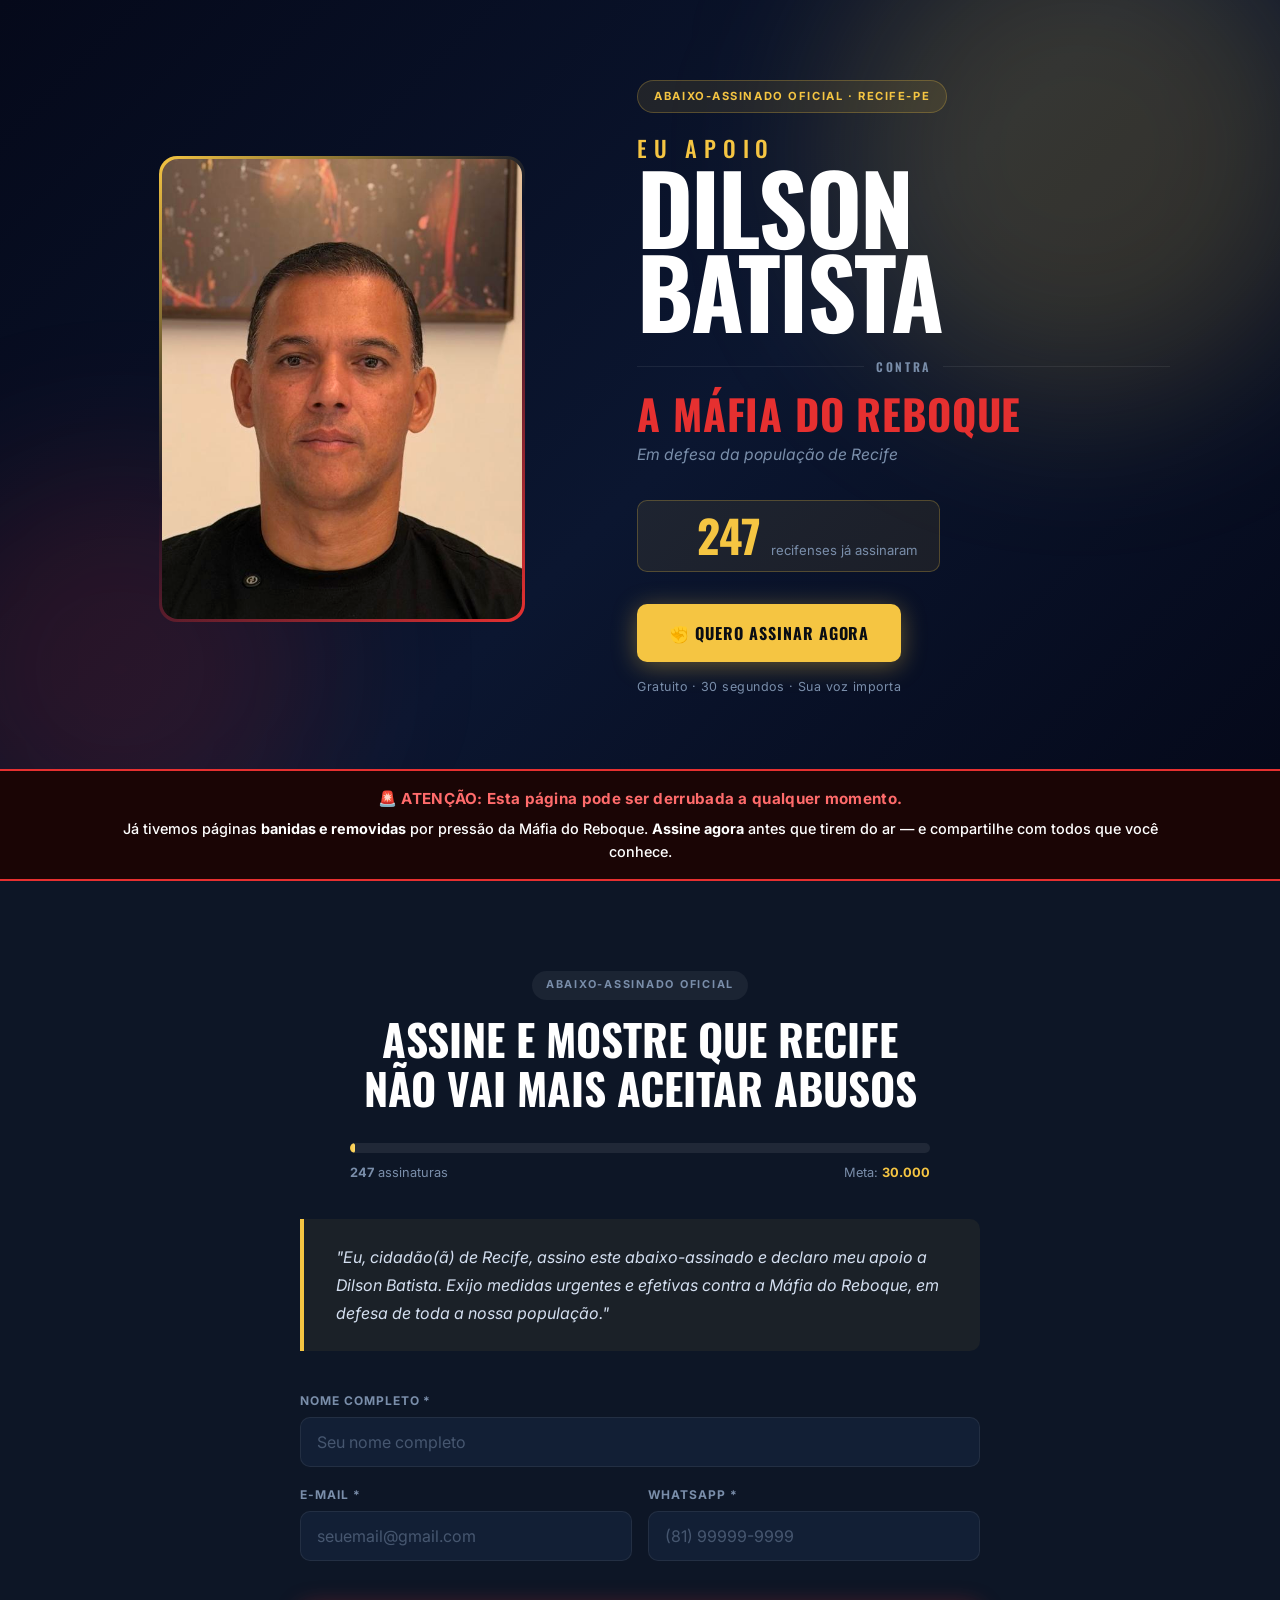
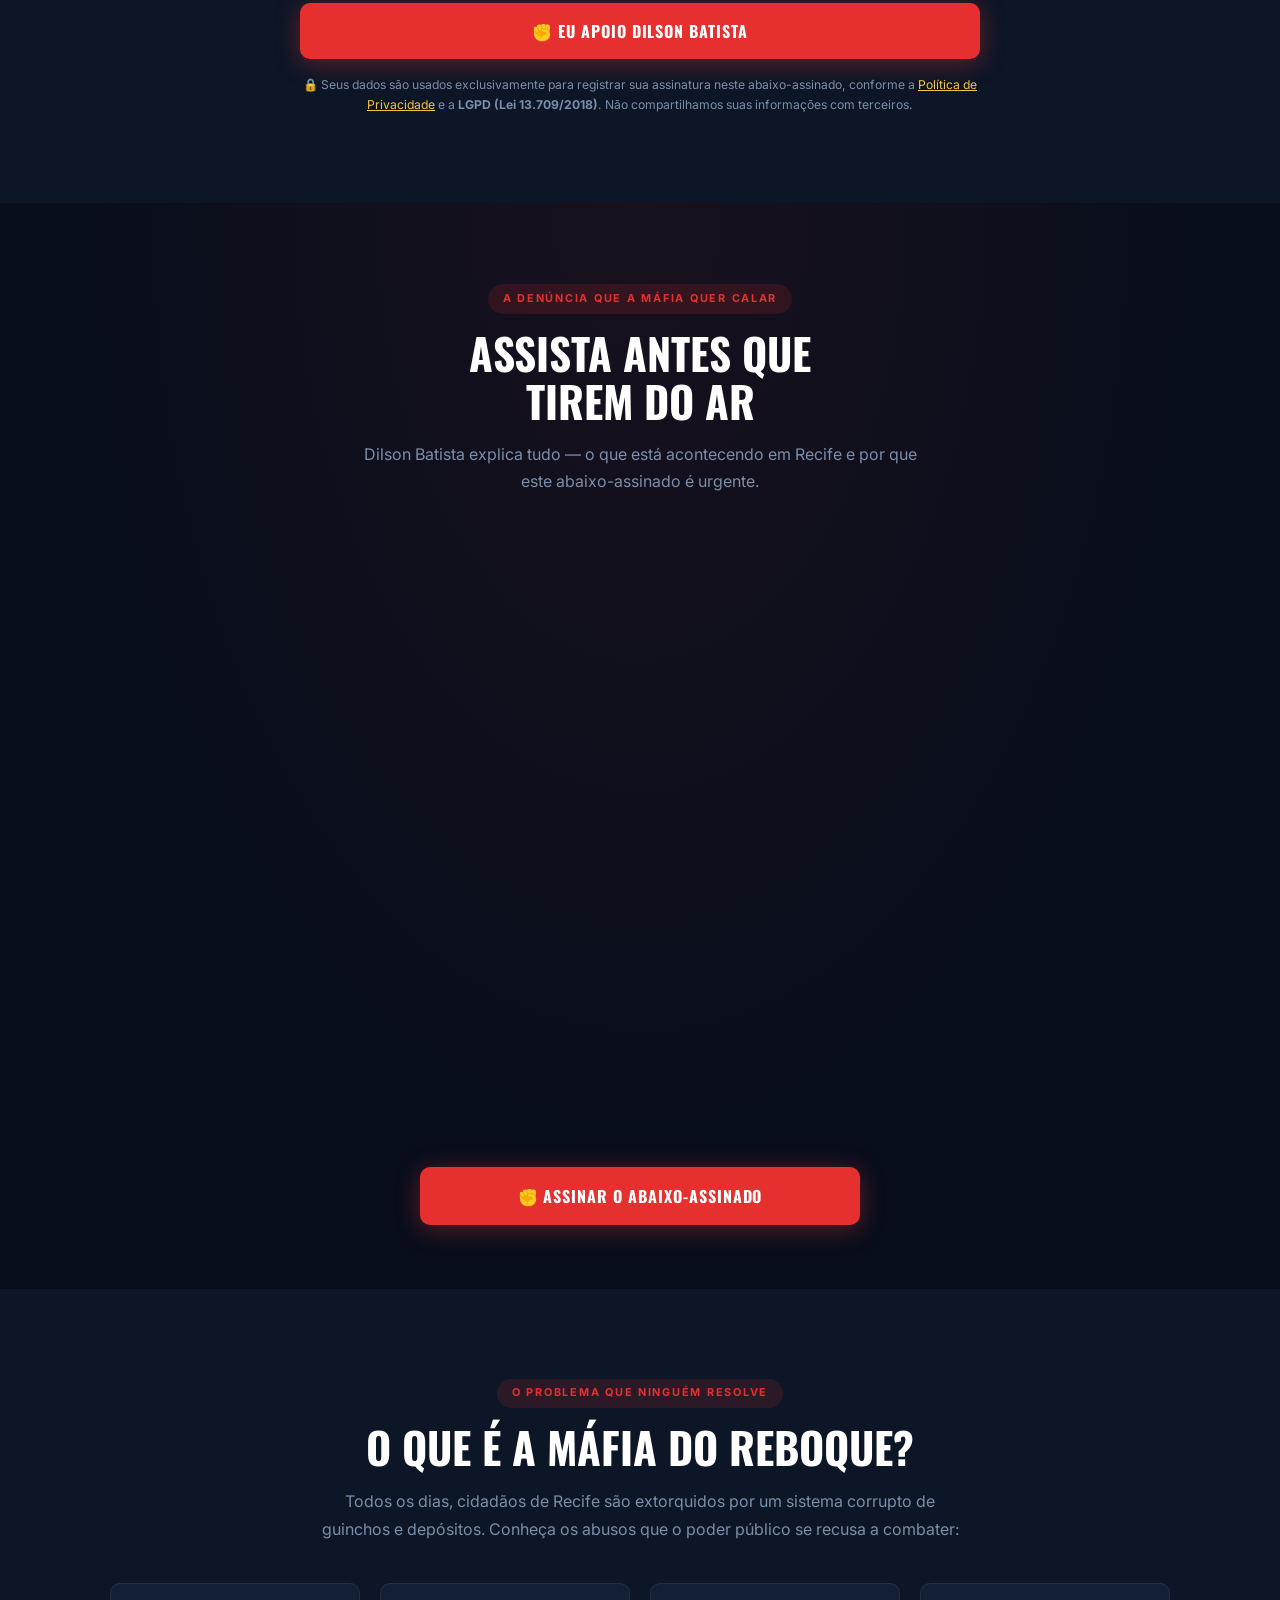
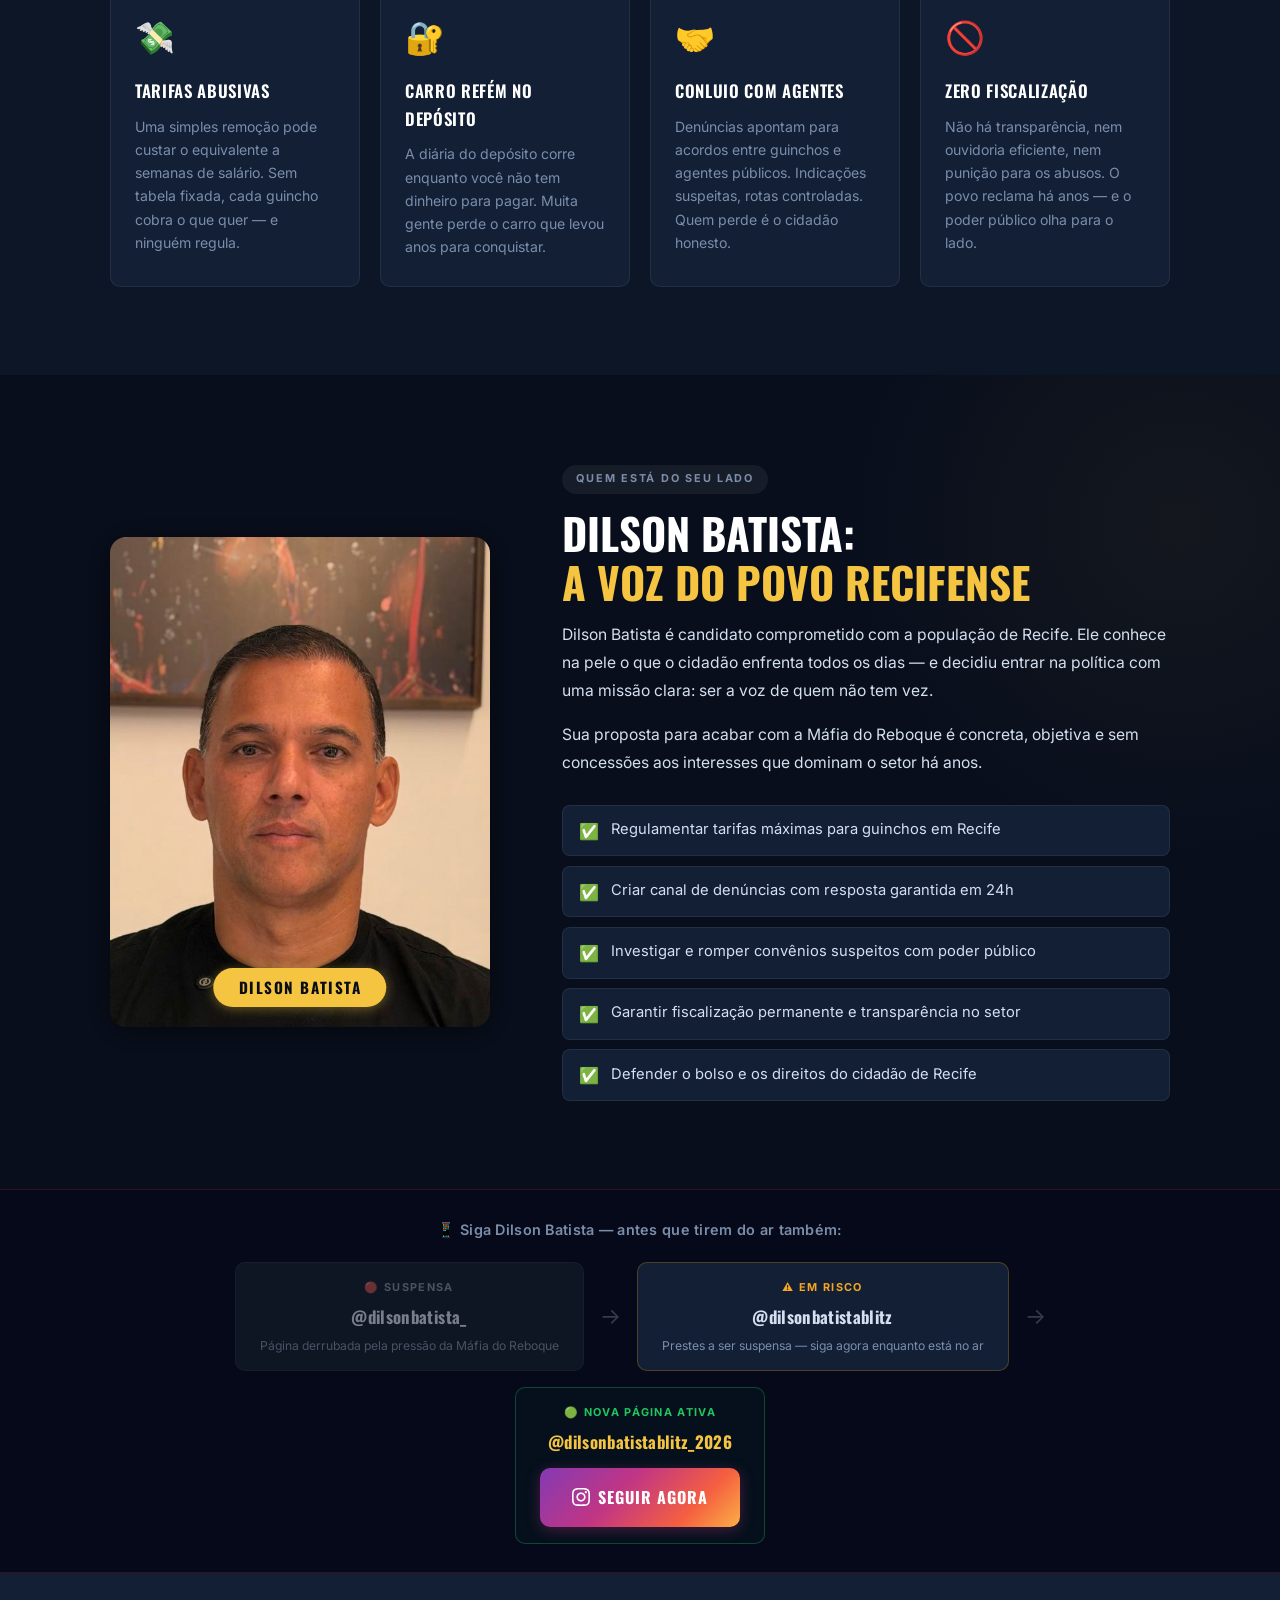
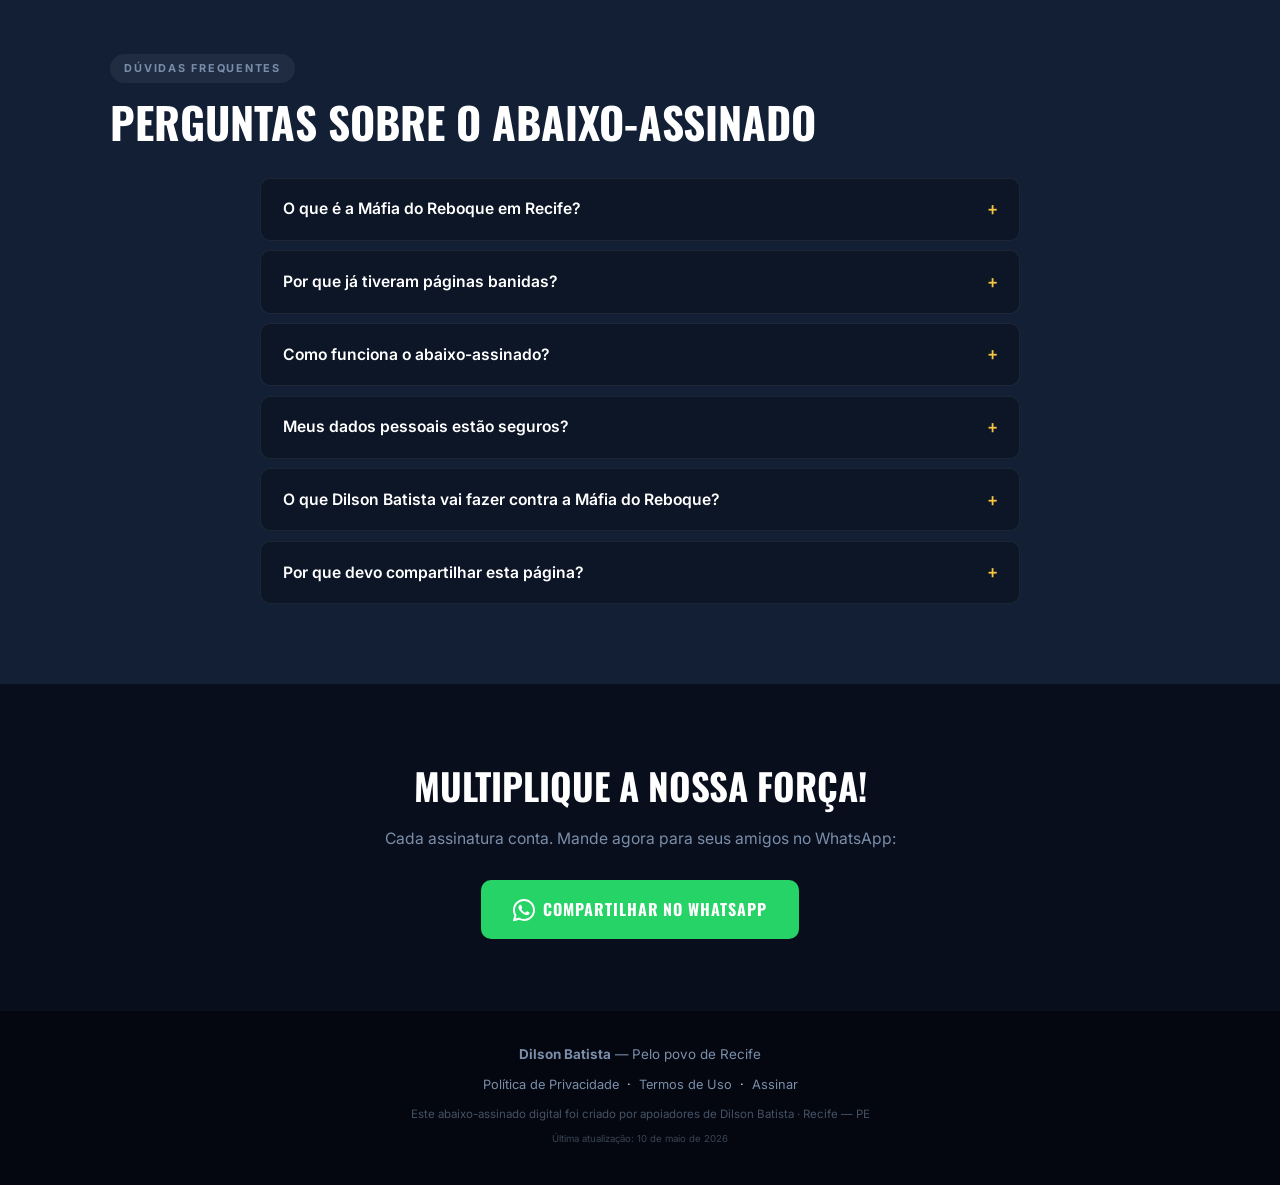
==== commit ae320c52: "fix: corrigir encoding UTF-8 e reordenar secoes corretamente Reorder feito via Python para preservar" ====
--- a/index.html
+++ b/index.html
@@ -1,40 +1,40 @@
-<!DOCTYPE html>
+﻿<!DOCTYPE html>
 <html lang="pt-BR">
 <head>
   <meta charset="UTF-8" />
   <meta name="viewport" content="width=device-width, initial-scale=1.0" />
   <meta http-equiv="X-UA-Compatible" content="IE=edge" />
 
-  <!-- SeguranÃ§a -->
+  <!-- Segurança -->
   <meta http-equiv="X-Content-Type-Options" content="nosniff" />
   <meta http-equiv="Referrer-Policy" content="strict-origin-when-cross-origin" />
   <meta http-equiv="Permissions-Policy" content="geolocation=(), microphone=(), camera=()" />
 
   <!-- SEO -->
-  <title>Eu Apoio Dilson Batista â€” Contra a MÃ¡fia do Reboque | Recife-PE</title>
-  <meta name="description" content="Assine o abaixo-assinado online. Dilson Batista luta contra a MÃ¡fia do Reboque e em defesa da populaÃ§Ã£o de Recife. Adicione sua voz agora!" />
+  <title>Eu Apoio Dilson Batista — Contra a Máfia do Reboque | Recife-PE</title>
+  <meta name="description" content="Assine o abaixo-assinado online. Dilson Batista luta contra a Máfia do Reboque e em defesa da população de Recife. Adicione sua voz agora!" />
   <meta name="robots" content="index, follow, max-snippet:-1, max-image-preview:large, max-video-preview:-1" />
   <meta name="author" content="Apoiadores de Dilson Batista" />
-  <meta name="keywords" content="Dilson Batista, MÃ¡fia do Reboque Recife, abaixo-assinado reboque Recife, guincho abusivo Recife, petiÃ§Ã£o reboque Recife, Dilson Batista candidato" />
+  <meta name="keywords" content="Dilson Batista, Máfia do Reboque Recife, abaixo-assinado reboque Recife, guincho abusivo Recife, petição reboque Recife, Dilson Batista candidato" />
   <link rel="canonical" href="https://euapoiodilsonbatista.com.br/" />
   <link rel="sitemap" type="application/xml" href="/sitemap.xml" />
 
   <!-- Open Graph / Facebook -->
   <meta property="og:type" content="website" />
   <meta property="og:url" content="https://euapoiodilsonbatista.com.br/" />
-  <meta property="og:title" content="Eu Apoio Dilson Batista â€” Contra a MÃ¡fia do Reboque" />
-  <meta property="og:description" content="Assine o abaixo-assinado. Dilson Batista luta contra a MÃ¡fia do Reboque em Recife â€” em defesa do povo!" />
+  <meta property="og:title" content="Eu Apoio Dilson Batista — Contra a Máfia do Reboque" />
+  <meta property="og:description" content="Assine o abaixo-assinado. Dilson Batista luta contra a Máfia do Reboque em Recife — em defesa do povo!" />
   <meta property="og:image" content="https://euapoiodilsonbatista.com.br/img/og-image.jpg" />
   <meta property="og:image:width" content="1200" />
   <meta property="og:image:height" content="630" />
-  <meta property="og:image:alt" content="Dilson Batista â€” Contra a MÃ¡fia do Reboque em Recife" />
+  <meta property="og:image:alt" content="Dilson Batista — Contra a Máfia do Reboque em Recife" />
   <meta property="og:locale" content="pt_BR" />
   <meta property="og:site_name" content="Eu Apoio Dilson Batista" />
 
   <!-- Twitter Card -->
   <meta name="twitter:card" content="summary_large_image" />
-  <meta name="twitter:title" content="Eu Apoio Dilson Batista â€” Contra a MÃ¡fia do Reboque" />
-  <meta name="twitter:description" content="Assine o abaixo-assinado. Dilson Batista luta contra a MÃ¡fia do Reboque em Recife." />
+  <meta name="twitter:title" content="Eu Apoio Dilson Batista — Contra a Máfia do Reboque" />
+  <meta name="twitter:description" content="Assine o abaixo-assinado. Dilson Batista luta contra a Máfia do Reboque em Recife." />
   <meta name="twitter:image" content="https://euapoiodilsonbatista.com.br/img/og-image.jpg" />
 
   <!-- PWA / Theme -->
@@ -64,11 +64,11 @@
   <link rel="preconnect" href="https://fonts.gstatic.com" crossorigin />
   <link href="https://fonts.googleapis.com/css2?family=Oswald:wght@400;500;600;700&family=Inter:wght@400;500;600;700&display=swap" rel="stylesheet" />
 
-  <!-- CSS â€” preload para evitar FOUC -->
+  <!-- CSS — preload para evitar FOUC -->
   <link rel="preload" href="assets/css/style.css" as="style" />
   <link rel="stylesheet" href="assets/css/style.css" />
 
-  <!-- â”€â”€â”€ CRITICAL CSS INLINE (above-the-fold) â”€â”€â”€ -->
+  <!-- ─── CRITICAL CSS INLINE (above-the-fold) ─── -->
   <style>
     *,*::before,*::after{box-sizing:border-box;margin:0;padding:0}
     :root{--bg:#080e1c;--surface:#0d1626;--gold:#f5c542;--red:#e63030;--red-dark:#b91c1c;--white:#ffffff;--text:#d4dff0;--text-muted:#7a8eaa;--border-gold:rgba(245,197,66,.25);--ff-display:'Oswald',sans-serif;--ff-body:'Inter',sans-serif;--max-w:1100px;--r:10px}
@@ -85,7 +85,7 @@
     .btn--gold{background:var(--gold);color:#0a0d14;box-shadow:0 4px 24px rgba(245,197,66,.38)}
   </style>
 
-  <!-- â”€â”€â”€ SCHEMA: WebSite + WebPage + Person â”€â”€â”€ -->
+  <!-- ─── SCHEMA: WebSite + WebPage + Person ─── -->
   <script type="application/ld+json">
   {
     "@context": "https://schema.org",
@@ -96,14 +96,14 @@
         "url": "https://euapoiodilsonbatista.com.br/",
         "name": "Eu Apoio Dilson Batista",
         "inLanguage": "pt-BR",
-        "description": "Abaixo-assinado oficial em apoio a Dilson Batista contra a MÃ¡fia do Reboque em Recife-PE"
+        "description": "Abaixo-assinado oficial em apoio a Dilson Batista contra a Máfia do Reboque em Recife-PE"
       },
       {
         "@type": "WebPage",
         "@id": "https://euapoiodilsonbatista.com.br/#webpage",
         "url": "https://euapoiodilsonbatista.com.br/",
-        "name": "Eu Apoio Dilson Batista â€” Contra a MÃ¡fia do Reboque | Recife-PE",
-        "description": "Assine o abaixo-assinado online. Dilson Batista luta contra a MÃ¡fia do Reboque e em defesa da populaÃ§Ã£o de Recife.",
+        "name": "Eu Apoio Dilson Batista — Contra a Máfia do Reboque | Recife-PE",
+        "description": "Assine o abaixo-assinado online. Dilson Batista luta contra a Máfia do Reboque e em defesa da população de Recife.",
         "inLanguage": "pt-BR",
         "isPartOf": { "@id": "https://euapoiodilsonbatista.com.br/#website" },
         "datePublished": "2026-05-10",
@@ -126,7 +126,7 @@
         "@id": "https://euapoiodilsonbatista.com.br/#dilson",
         "name": "Dilson Batista",
         "jobTitle": "Candidato a Vereador",
-        "description": "Candidato comprometido com a populaÃ§Ã£o de Recife que luta contra a MÃ¡fia do Reboque e em defesa dos direitos do cidadÃ£o.",
+        "description": "Candidato comprometido com a população de Recife que luta contra a Máfia do Reboque e em defesa dos direitos do cidadão.",
         "address": {
           "@type": "PostalAddress",
           "addressLocality": "Recife",
@@ -138,7 +138,7 @@
   }
   </script>
 
-  <!-- â”€â”€â”€ SCHEMA: FAQPage â”€â”€â”€ -->
+  <!-- ─── SCHEMA: FAQPage ─── -->
   <script type="application/ld+json">
   {
     "@context": "https://schema.org",
@@ -146,18 +146,18 @@
     "mainEntity": [
       {
         "@type": "Question",
-        "name": "O que Ã© a MÃ¡fia do Reboque em Recife?",
+        "name": "O que é a Máfia do Reboque em Recife?",
         "acceptedAnswer": {
           "@type": "Answer",
-          "text": "A MÃ¡fia do Reboque Ã© um sistema corrupto de guinchos e depÃ³sitos que cobra tarifas abusivas, retÃ©m veÃ­culos como refÃ©ns e opera com suspeitas de conluio com agentes pÃºblicos em Recife-PE. CidadÃ£os relatam cobranÃ§as equivalentes a semanas de salÃ¡rio por uma simples remoÃ§Ã£o de veÃ­culo."
+          "text": "A Máfia do Reboque é um sistema corrupto de guinchos e depósitos que cobra tarifas abusivas, retém veículos como reféns e opera com suspeitas de conluio com agentes públicos em Recife-PE. Cidadãos relatam cobranças equivalentes a semanas de salário por uma simples remoção de veículo."
         }
       },
       {
         "@type": "Question",
-        "name": "Quem Ã© Dilson Batista?",
+        "name": "Quem é Dilson Batista?",
         "acceptedAnswer": {
           "@type": "Answer",
-          "text": "Dilson Batista Ã© candidato comprometido com a populaÃ§Ã£o de Recife que luta contra os abusos da MÃ¡fia do Reboque. Suas propostas incluem regulamentar tarifas mÃ¡ximas para guinchos, criar canal de denÃºncias com resposta em 24h e investigar convÃªnios suspeitos com o poder pÃºblico."
+          "text": "Dilson Batista é candidato comprometido com a população de Recife que luta contra os abusos da Máfia do Reboque. Suas propostas incluem regulamentar tarifas máximas para guinchos, criar canal de denúncias com resposta em 24h e investigar convênios suspeitos com o poder público."
         }
       },
       {
@@ -165,31 +165,31 @@
         "name": "Como funciona o abaixo-assinado?",
         "acceptedAnswer": {
           "@type": "Answer",
-          "text": "O abaixo-assinado Ã© digital e gratuito. Basta preencher nome, e-mail e WhatsApp e clicar em EU APOIO DILSON BATISTA. Sua assinatura Ã© registrada em uma lista oficial que serÃ¡ apresentada Ã s autoridades competentes de Recife como prova da demanda popular por mudanÃ§a."
+          "text": "O abaixo-assinado é digital e gratuito. Basta preencher nome, e-mail e WhatsApp e clicar em EU APOIO DILSON BATISTA. Sua assinatura é registrada em uma lista oficial que será apresentada às autoridades competentes de Recife como prova da demanda popular por mudança."
         }
       },
       {
         "@type": "Question",
-        "name": "Por que assinar o abaixo-assinado contra a MÃ¡fia do Reboque?",
+        "name": "Por que assinar o abaixo-assinado contra a Máfia do Reboque?",
         "acceptedAnswer": {
           "@type": "Answer",
-          "text": "Cada assinatura representa uma voz que exige mudanÃ§a. Quanto mais assinaturas, maior a pressÃ£o polÃ­tica para regulamentar o setor de guinchos, punir os abusos e proteger o cidadÃ£o de Recife. JÃ¡ tivemos pÃ¡ginas banidas e removidas por pressÃ£o desse grupo â€” assinar Ã© um ato de resistÃªncia."
+          "text": "Cada assinatura representa uma voz que exige mudança. Quanto mais assinaturas, maior a pressão política para regulamentar o setor de guinchos, punir os abusos e proteger o cidadão de Recife. Já tivemos páginas banidas e removidas por pressão desse grupo — assinar é um ato de resistência."
         }
       },
       {
         "@type": "Question",
-        "name": "Meus dados pessoais estÃ£o seguros?",
+        "name": "Meus dados pessoais estão seguros?",
         "acceptedAnswer": {
           "@type": "Answer",
-          "text": "Sim. Seus dados (nome, e-mail e WhatsApp) sÃ£o usados exclusivamente para registrar sua assinatura neste abaixo-assinado, em conformidade com a Lei Geral de ProteÃ§Ã£o de Dados (LGPD â€” Lei 13.709/2018). NÃ£o compartilhamos suas informaÃ§Ãµes com terceiros."
+          "text": "Sim. Seus dados (nome, e-mail e WhatsApp) são usados exclusivamente para registrar sua assinatura neste abaixo-assinado, em conformidade com a Lei Geral de Proteção de Dados (LGPD — Lei 13.709/2018). Não compartilhamos suas informações com terceiros."
         }
       },
       {
         "@type": "Question",
-        "name": "O que Dilson Batista vai fazer contra a MÃ¡fia do Reboque?",
+        "name": "O que Dilson Batista vai fazer contra a Máfia do Reboque?",
         "acceptedAnswer": {
           "@type": "Answer",
-          "text": "As propostas concretas de Dilson Batista incluem: (1) regulamentar tarifas mÃ¡ximas para guinchos em Recife; (2) criar canal de denÃºncias com resposta garantida em 24h; (3) investigar e romper convÃªnios suspeitos com o poder pÃºblico; (4) garantir fiscalizaÃ§Ã£o permanente e transparÃªncia no setor; (5) defender o bolso e os direitos do cidadÃ£o de Recife."
+          "text": "As propostas concretas de Dilson Batista incluem: (1) regulamentar tarifas máximas para guinchos em Recife; (2) criar canal de denúncias com resposta garantida em 24h; (3) investigar e romper convênios suspeitos com o poder público; (4) garantir fiscalização permanente e transparência no setor; (5) defender o bolso e os direitos do cidadão de Recife."
         }
       }
     ]
@@ -209,7 +209,7 @@
         <div class="hero__photo-frame">
           <img
             src="img/foto-perfil-dilson.jpeg"
-            alt="Dilson Batista â€” Candidato por Recife contra a MÃ¡fia do Reboque"
+            alt="Dilson Batista — Candidato por Recife contra a Máfia do Reboque"
             class="hero__photo"
             width="400" height="520"
             fetchpriority="high"
@@ -219,7 +219,7 @@
       </div>
 
       <div class="hero__text-side">
-        <div class="hero__badge-top">ABAIXO-ASSINADO OFICIAL Â· RECIFE-PE</div>
+        <div class="hero__badge-top">ABAIXO-ASSINADO OFICIAL · RECIFE-PE</div>
 
         <p class="hero__eu-apoio">EU APOIO</p>
         <h1 class="hero__name">DILSON<br />BATISTA</h1>
@@ -230,43 +230,43 @@
           <span class="hero__sep-line"></span>
         </div>
 
-        <p class="hero__enemy">A MÃ¡fia do Reboque</p>
-        <p class="hero__defense">Em defesa da populaÃ§Ã£o de Recife</p>
+        <p class="hero__enemy">A Máfia do Reboque</p>
+        <p class="hero__defense">Em defesa da população de Recife</p>
 
         <div class="hero__counter-box" aria-live="polite" aria-label="Contagem de assinaturas">
           <span class="hero__counter-num" id="counter-num">0</span>
-          <span class="hero__counter-label">recifenses jÃ¡ assinaram</span>
+          <span class="hero__counter-label">recifenses já assinaram</span>
         </div>
 
         <a href="#assinar" class="btn btn--gold btn--hero">
-          âœŠ QUERO ASSINAR AGORA
+          ✊ QUERO ASSINAR AGORA
         </a>
 
-        <p class="hero__sub-note">Gratuito Â· 30 segundos Â· Sua voz importa</p>
-      </div>
-
-    </div>
-  </section>
-
-  <!-- ===== ALERTA â€” CENSURA ===== -->
+        <p class="hero__sub-note">Gratuito · 30 segundos · Sua voz importa</p>
+      </div>
+
+    </div>
+  </section>
+
+  <!-- ===== ALERTA — CENSURA ===== -->
   <div class="alert-strip alert-strip--censura" role="alert">
     <div class="container">
       <div class="alert-strip__line alert-strip__line--top">
-        ðŸš¨ <strong>ATENÃ‡ÃƒO: Esta pÃ¡gina pode ser derrubada a qualquer momento.</strong>
+        🚨 <strong>ATENÇÃO: Esta página pode ser derrubada a qualquer momento.</strong>
       </div>
       <div class="alert-strip__line">
-        JÃ¡ tivemos pÃ¡ginas <strong>banidas e removidas</strong> por pressÃ£o da MÃ¡fia do Reboque.
-        <strong>Assine agora</strong> antes que tirem do ar â€” e compartilhe com todos que vocÃª conhece.
+        Já tivemos páginas <strong>banidas e removidas</strong> por pressão da Máfia do Reboque.
+        <strong>Assine agora</strong> antes que tirem do ar — e compartilhe com todos que você conhece.
       </div>
     </div>
   </div>
 
-  <!-- ===== ABAIXO-ASSINADO / FORMULÃRIO ===== -->
+  <!-- ===== ABAIXO-ASSINADO / FORMULÁRIO ===== -->
   <section class="petition" id="assinar">
     <div class="container">
 
       <div class="section-tag">ABAIXO-ASSINADO OFICIAL</div>
-      <h2 class="section-title">Assine e mostre que Recife<br />nÃ£o vai mais aceitar abusos</h2>
+      <h2 class="section-title">Assine e mostre que Recife<br />não vai mais aceitar abusos</h2>
 
       <!-- Progress -->
       <div class="petition__progress" role="progressbar" aria-label="Progresso das assinaturas">
@@ -279,14 +279,14 @@
         </div>
       </div>
 
-      <!-- DeclaraÃ§Ã£o -->
+      <!-- Declaração -->
       <blockquote class="petition__declaration" cite="https://euapoiodilsonbatista.com.br/">
-        "Eu, cidadÃ£o(Ã£) de Recife, assino este abaixo-assinado e declaro meu apoio a Dilson Batista.
-        Exijo medidas urgentes e efetivas contra a MÃ¡fia do Reboque, em defesa de toda a nossa populaÃ§Ã£o."
+        "Eu, cidadão(ã) de Recife, assino este abaixo-assinado e declaro meu apoio a Dilson Batista.
+        Exijo medidas urgentes e efetivas contra a Máfia do Reboque, em defesa de toda a nossa população."
       </blockquote>
 
       <!-- Form -->
-      <form class="petition-form" id="petition-form" novalidate aria-label="FormulÃ¡rio de assinatura do abaixo-assinado">
+      <form class="petition-form" id="petition-form" novalidate aria-label="Formulário de assinatura do abaixo-assinado">
 
         <div class="form-row">
           <div class="form-group">
@@ -329,13 +329,13 @@
         </div>
 
         <button type="submit" class="btn btn--petition" id="btn-submit" aria-label="Assinar o abaixo-assinado de apoio a Dilson Batista">
-          âœŠ EU APOIO DILSON BATISTA
+          ✊ EU APOIO DILSON BATISTA
         </button>
 
         <p class="form-privacy">
-          ðŸ”’ Seus dados sÃ£o usados exclusivamente para registrar sua assinatura neste abaixo-assinado,
-          conforme a <a href="privacidade.html" target="_blank" rel="noopener">PolÃ­tica de Privacidade</a> e a
-          <strong>LGPD (Lei 13.709/2018)</strong>. NÃ£o compartilhamos suas informaÃ§Ãµes com terceiros.
+          🔒 Seus dados são usados exclusivamente para registrar sua assinatura neste abaixo-assinado,
+          conforme a <a href="privacidade.html" target="_blank" rel="noopener">Política de Privacidade</a> e a
+          <strong>LGPD (Lei 13.709/2018)</strong>. Não compartilhamos suas informações com terceiros.
         </p>
 
       </form>
@@ -343,13 +343,13 @@
     </div>
   </section>
 
-  <!-- ===== VÃDEO EXPLICATIVO ===== -->
+  <!-- ===== VÍDEO EXPLICATIVO ===== -->
   <section class="video-section" id="video">
     <div class="container">
 
-      <div class="section-tag section-tag--red">A DENÃšNCIA QUE A MÃFIA QUER CALAR</div>
+      <div class="section-tag section-tag--red">A DENÚNCIA QUE A MÁFIA QUER CALAR</div>
       <h2 class="section-title">Assista antes que<br />tirem do ar</h2>
-      <p class="video-section__sub">Dilson Batista explica tudo â€” o que estÃ¡ acontecendo em Recife e por que este abaixo-assinado Ã© urgente.</p>
+      <p class="video-section__sub">Dilson Batista explica tudo — o que está acontecendo em Recife e por que este abaixo-assinado é urgente.</p>
 
       <div class="video-wrap">
         <blockquote
@@ -362,7 +362,7 @@
       </div>
 
       <a href="#assinar" class="btn btn--petition btn--video-cta">
-        âœŠ ASSINAR O ABAIXO-ASSINADO
+        ✊ ASSINAR O ABAIXO-ASSINADO
       </a>
 
     </div>
@@ -371,44 +371,44 @@
   <!-- ===== O PROBLEMA ===== -->
   <section class="problem" id="problema">
     <div class="container">
-      <div class="section-tag section-tag--red">O PROBLEMA QUE NINGUÃ‰M RESOLVE</div>
-      <h2 class="section-title">O que Ã© a MÃ¡fia do Reboque?</h2>
+      <div class="section-tag section-tag--red">O PROBLEMA QUE NINGUÉM RESOLVE</div>
+      <h2 class="section-title">O que é a Máfia do Reboque?</h2>
       <p class="section-lead">
-        Todos os dias, cidadÃ£os de Recife sÃ£o extorquidos por um sistema corrupto de guinchos e depÃ³sitos.
-        ConheÃ§a os abusos que o poder pÃºblico se recusa a combater:
+        Todos os dias, cidadãos de Recife são extorquidos por um sistema corrupto de guinchos e depósitos.
+        Conheça os abusos que o poder público se recusa a combater:
       </p>
 
       <div class="problem-grid">
 
         <article class="problem-card">
-          <span class="problem-card__icon" aria-hidden="true">ðŸ’¸</span>
+          <span class="problem-card__icon" aria-hidden="true">💸</span>
           <h3 class="problem-card__title">Tarifas Abusivas</h3>
-          <p class="problem-card__text">Uma simples remoÃ§Ã£o pode custar o equivalente a semanas de salÃ¡rio. Sem tabela fixada, cada guincho cobra o que quer â€” e ninguÃ©m regula.</p>
+          <p class="problem-card__text">Uma simples remoção pode custar o equivalente a semanas de salário. Sem tabela fixada, cada guincho cobra o que quer — e ninguém regula.</p>
         </article>
 
         <article class="problem-card">
-          <span class="problem-card__icon" aria-hidden="true">ðŸ”</span>
-          <h3 class="problem-card__title">Carro RefÃ©m no DepÃ³sito</h3>
-          <p class="problem-card__text">A diÃ¡ria do depÃ³sito corre enquanto vocÃª nÃ£o tem dinheiro para pagar. Muita gente perde o carro que levou anos para conquistar.</p>
+          <span class="problem-card__icon" aria-hidden="true">🔐</span>
+          <h3 class="problem-card__title">Carro Refém no Depósito</h3>
+          <p class="problem-card__text">A diária do depósito corre enquanto você não tem dinheiro para pagar. Muita gente perde o carro que levou anos para conquistar.</p>
         </article>
 
         <article class="problem-card">
-          <span class="problem-card__icon" aria-hidden="true">ðŸ¤</span>
+          <span class="problem-card__icon" aria-hidden="true">🤝</span>
           <h3 class="problem-card__title">Conluio com Agentes</h3>
-          <p class="problem-card__text">DenÃºncias apontam para acordos entre guinchos e agentes pÃºblicos. IndicaÃ§Ãµes suspeitas, rotas controladas. Quem perde Ã© o cidadÃ£o honesto.</p>
+          <p class="problem-card__text">Denúncias apontam para acordos entre guinchos e agentes públicos. Indicações suspeitas, rotas controladas. Quem perde é o cidadão honesto.</p>
         </article>
 
         <article class="problem-card">
-          <span class="problem-card__icon" aria-hidden="true">ðŸš«</span>
-          <h3 class="problem-card__title">Zero FiscalizaÃ§Ã£o</h3>
-          <p class="problem-card__text">NÃ£o hÃ¡ transparÃªncia, nem ouvidoria eficiente, nem puniÃ§Ã£o para os abusos. O povo reclama hÃ¡ anos â€” e o poder pÃºblico olha para o lado.</p>
+          <span class="problem-card__icon" aria-hidden="true">🚫</span>
+          <h3 class="problem-card__title">Zero Fiscalização</h3>
+          <p class="problem-card__text">Não há transparência, nem ouvidoria eficiente, nem punição para os abusos. O povo reclama há anos — e o poder público olha para o lado.</p>
         </article>
 
       </div>
     </div>
   </section>
 
-  <!-- ===== QUEM Ã‰ DILSON BATISTA ===== -->
+  <!-- ===== QUEM É DILSON BATISTA ===== -->
   <section class="candidate" id="dilson">
     <div class="container">
       <div class="candidate__layout">
@@ -416,7 +416,7 @@
         <div class="candidate__photo-wrap">
           <img
             src="img/foto-perfil-dilson.jpeg"
-            alt="Dilson Batista â€” Candidato em defesa do povo de Recife"
+            alt="Dilson Batista — Candidato em defesa do povo de Recife"
             class="candidate__photo"
             loading="lazy" decoding="async"
             width="500" height="600"
@@ -425,39 +425,39 @@
         </div>
 
         <div class="candidate__content">
-          <div class="section-tag">QUEM ESTÃ DO SEU LADO</div>
+          <div class="section-tag">QUEM ESTÁ DO SEU LADO</div>
           <h2 class="section-title">Dilson Batista:<br /><span class="text-gold">a voz do povo recifense</span></h2>
 
           <p class="candidate__bio">
-            Dilson Batista Ã© candidato comprometido com a populaÃ§Ã£o de Recife. Ele conhece na pele o que o
-            cidadÃ£o enfrenta todos os dias â€” e decidiu entrar na polÃ­tica com uma missÃ£o clara:
-            ser a voz de quem nÃ£o tem vez.
+            Dilson Batista é candidato comprometido com a população de Recife. Ele conhece na pele o que o
+            cidadão enfrenta todos os dias — e decidiu entrar na política com uma missão clara:
+            ser a voz de quem não tem vez.
           </p>
           <p class="candidate__bio">
-            Sua proposta para acabar com a MÃ¡fia do Reboque Ã© concreta, objetiva e sem concessÃµes
-            aos interesses que dominam o setor hÃ¡ anos.
+            Sua proposta para acabar com a Máfia do Reboque é concreta, objetiva e sem concessões
+            aos interesses que dominam o setor há anos.
           </p>
 
           <div class="commitments" role="list">
             <div class="commitment-item" role="listitem">
-              <span class="commitment-item__icon" aria-hidden="true">âœ…</span>
-              <span>Regulamentar tarifas mÃ¡ximas para guinchos em Recife</span>
+              <span class="commitment-item__icon" aria-hidden="true">✅</span>
+              <span>Regulamentar tarifas máximas para guinchos em Recife</span>
             </div>
             <div class="commitment-item" role="listitem">
-              <span class="commitment-item__icon" aria-hidden="true">âœ…</span>
-              <span>Criar canal de denÃºncias com resposta garantida em 24h</span>
+              <span class="commitment-item__icon" aria-hidden="true">✅</span>
+              <span>Criar canal de denúncias com resposta garantida em 24h</span>
             </div>
             <div class="commitment-item" role="listitem">
-              <span class="commitment-item__icon" aria-hidden="true">âœ…</span>
-              <span>Investigar e romper convÃªnios suspeitos com poder pÃºblico</span>
+              <span class="commitment-item__icon" aria-hidden="true">✅</span>
+              <span>Investigar e romper convênios suspeitos com poder público</span>
             </div>
             <div class="commitment-item" role="listitem">
-              <span class="commitment-item__icon" aria-hidden="true">âœ…</span>
-              <span>Garantir fiscalizaÃ§Ã£o permanente e transparÃªncia no setor</span>
+              <span class="commitment-item__icon" aria-hidden="true">✅</span>
+              <span>Garantir fiscalização permanente e transparência no setor</span>
             </div>
             <div class="commitment-item" role="listitem">
-              <span class="commitment-item__icon" aria-hidden="true">âœ…</span>
-              <span>Defender o bolso e os direitos do cidadÃ£o de Recife</span>
+              <span class="commitment-item__icon" aria-hidden="true">✅</span>
+              <span>Defender o bolso e os direitos do cidadão de Recife</span>
             </div>
           </div>
         </div>
@@ -466,44 +466,44 @@
     </div>
   </section>
 
-  <!-- ===== PERSEGUIÃ‡ÃƒO DIGITAL ===== -->
-  <section class="persecution" aria-label="HistÃ³rico de perseguiÃ§Ã£o nas redes sociais">
+  <!-- ===== PERSEGUIÇÃO DIGITAL ===== -->
+  <section class="persecution" aria-label="Histórico de perseguição nas redes sociais">
     <div class="container">
 
       <p class="persecution__title">
-        ðŸ“± Siga Dilson Batista â€” antes que tirem do ar tambÃ©m:
+        📱 Siga Dilson Batista — antes que tirem do ar também:
       </p>
 
       <div class="persecution__accounts">
 
         <div class="persecution__account persecution__account--dead">
-          <div class="persecution__badge">ðŸ”´ SUSPENSA</div>
+          <div class="persecution__badge">🔴 SUSPENSA</div>
           <div class="persecution__handle">@dilsonbatista_</div>
-          <p class="persecution__desc">PÃ¡gina derrubada pela pressÃ£o da MÃ¡fia do Reboque</p>
-        </div>
-
-        <div class="persecution__sep" aria-hidden="true">â†’</div>
+          <p class="persecution__desc">Página derrubada pela pressão da Máfia do Reboque</p>
+        </div>
+
+        <div class="persecution__sep" aria-hidden="true">→</div>
 
         <div class="persecution__account persecution__account--risk">
-          <div class="persecution__badge">âš ï¸ EM RISCO</div>
+          <div class="persecution__badge">⚠️ EM RISCO</div>
           <a
             href="https://www.instagram.com/dilsonbatistablitz/"
             target="_blank" rel="noopener noreferrer"
             class="persecution__handle persecution__handle--link"
-            aria-label="Ver pÃ¡gina @dilsonbatistablitz no Instagram"
+            aria-label="Ver página @dilsonbatistablitz no Instagram"
           >@dilsonbatistablitz</a>
-          <p class="persecution__desc">Prestes a ser suspensa â€” siga agora enquanto estÃ¡ no ar</p>
-        </div>
-
-        <div class="persecution__sep" aria-hidden="true">â†’</div>
+          <p class="persecution__desc">Prestes a ser suspensa — siga agora enquanto está no ar</p>
+        </div>
+
+        <div class="persecution__sep" aria-hidden="true">→</div>
 
         <div class="persecution__account persecution__account--active">
-          <div class="persecution__badge">ðŸŸ¢ NOVA PÃGINA ATIVA</div>
+          <div class="persecution__badge">🟢 NOVA PÁGINA ATIVA</div>
           <a
             href="https://www.instagram.com/dilsonbatistablitz_2026/"
             target="_blank" rel="noopener noreferrer"
             class="persecution__handle persecution__handle--link persecution__handle--gold"
-            aria-label="Ver pÃ¡gina @dilsonbatistablitz_2026 no Instagram"
+            aria-label="Ver página @dilsonbatistablitz_2026 no Instagram"
           >@dilsonbatistablitz_2026</a>
           <a
             href="https://www.instagram.com/dilsonbatistablitz_2026/"
@@ -521,65 +521,65 @@
     </div>
   </section>
 
-  <!-- ===== FAQ â€” AI SEO + ConversÃ£o ===== -->
+  <!-- ===== FAQ — AI SEO + Conversão ===== -->
   <section class="faq" id="faq">
     <div class="container">
-      <div class="section-tag">DÃšVIDAS FREQUENTES</div>
+      <div class="section-tag">DÚVIDAS FREQUENTES</div>
       <h2 class="section-title">Perguntas sobre o Abaixo-Assinado</h2>
 
       <div class="faq__list">
 
         <details class="faq__item">
-          <summary class="faq__question">O que Ã© a MÃ¡fia do Reboque em Recife?</summary>
+          <summary class="faq__question">O que é a Máfia do Reboque em Recife?</summary>
           <p class="faq__answer">
-            A MÃ¡fia do Reboque Ã© um sistema corrupto de guinchos e depÃ³sitos que cobra tarifas abusivas,
-            retÃ©m veÃ­culos como refÃ©ns e opera com suspeitas de conluio com agentes pÃºblicos em Recife-PE.
-            CidadÃ£os relatam cobranÃ§as equivalentes a semanas de salÃ¡rio por uma simples remoÃ§Ã£o.
+            A Máfia do Reboque é um sistema corrupto de guinchos e depósitos que cobra tarifas abusivas,
+            retém veículos como reféns e opera com suspeitas de conluio com agentes públicos em Recife-PE.
+            Cidadãos relatam cobranças equivalentes a semanas de salário por uma simples remoção.
           </p>
         </details>
 
         <details class="faq__item">
-          <summary class="faq__question">Por que jÃ¡ tiveram pÃ¡ginas banidas?</summary>
+          <summary class="faq__question">Por que já tiveram páginas banidas?</summary>
           <p class="faq__answer">
-            Anteriores iniciativas de denÃºncia contra a MÃ¡fia do Reboque sofreram pressÃ£o e tiveram
-            perfis e pÃ¡ginas removidos de redes sociais. Ã‰ por isso que esta pÃ¡gina usa uma estrutura
-            independente e pedimos que vocÃª assine e compartilhe urgentemente.
+            Anteriores iniciativas de denúncia contra a Máfia do Reboque sofreram pressão e tiveram
+            perfis e páginas removidos de redes sociais. É por isso que esta página usa uma estrutura
+            independente e pedimos que você assine e compartilhe urgentemente.
           </p>
         </details>
 
         <details class="faq__item">
           <summary class="faq__question">Como funciona o abaixo-assinado?</summary>
           <p class="faq__answer">
-            O abaixo-assinado Ã© digital e gratuito. Basta preencher nome, e-mail e WhatsApp e clicar em
-            "EU APOIO DILSON BATISTA". Sua assinatura Ã© registrada em uma lista oficial que serÃ¡ apresentada
-            Ã s autoridades competentes de Recife.
+            O abaixo-assinado é digital e gratuito. Basta preencher nome, e-mail e WhatsApp e clicar em
+            "EU APOIO DILSON BATISTA". Sua assinatura é registrada em uma lista oficial que será apresentada
+            às autoridades competentes de Recife.
           </p>
         </details>
 
         <details class="faq__item">
-          <summary class="faq__question">Meus dados pessoais estÃ£o seguros?</summary>
+          <summary class="faq__question">Meus dados pessoais estão seguros?</summary>
           <p class="faq__answer">
-            Sim. Seus dados sÃ£o usados exclusivamente para registrar sua assinatura, em conformidade com a
-            <strong>Lei Geral de ProteÃ§Ã£o de Dados (LGPD â€” Lei 13.709/2018)</strong>. NÃ£o compartilhamos
-            suas informaÃ§Ãµes com terceiros. Consulte nossa
-            <a href="privacidade.html" rel="noopener">PolÃ­tica de Privacidade</a> completa.
+            Sim. Seus dados são usados exclusivamente para registrar sua assinatura, em conformidade com a
+            <strong>Lei Geral de Proteção de Dados (LGPD — Lei 13.709/2018)</strong>. Não compartilhamos
+            suas informações com terceiros. Consulte nossa
+            <a href="privacidade.html" rel="noopener">Política de Privacidade</a> completa.
           </p>
         </details>
 
         <details class="faq__item">
-          <summary class="faq__question">O que Dilson Batista vai fazer contra a MÃ¡fia do Reboque?</summary>
+          <summary class="faq__question">O que Dilson Batista vai fazer contra a Máfia do Reboque?</summary>
           <p class="faq__answer">
-            As propostas concretas incluem: regulamentar tarifas mÃ¡ximas para guinchos; criar canal de
-            denÃºncias com resposta em 24h; investigar convÃªnios suspeitos; garantir fiscalizaÃ§Ã£o permanente
-            e transparÃªncia; e defender o bolso do cidadÃ£o de Recife.
+            As propostas concretas incluem: regulamentar tarifas máximas para guinchos; criar canal de
+            denúncias com resposta em 24h; investigar convênios suspeitos; garantir fiscalização permanente
+            e transparência; e defender o bolso do cidadão de Recife.
           </p>
         </details>
 
         <details class="faq__item">
-          <summary class="faq__question">Por que devo compartilhar esta pÃ¡gina?</summary>
+          <summary class="faq__question">Por que devo compartilhar esta página?</summary>
           <p class="faq__answer">
-            Cada nova assinatura aumenta a pressÃ£o sobre as autoridades para agir. Compartilhe no WhatsApp,
-            Instagram e com amigos. Quanto mais visibilidade, mais difÃ­cil serÃ¡ para a MÃ¡fia do Reboque
+            Cada nova assinatura aumenta a pressão sobre as autoridades para agir. Compartilhe no WhatsApp,
+            Instagram e com amigos. Quanto mais visibilidade, mais difícil será para a Máfia do Reboque
             silenciar o movimento.
           </p>
         </details>
@@ -591,7 +591,7 @@
   <!-- ===== COMPARTILHAR ===== -->
   <section class="share-section">
     <div class="container">
-      <h2 class="share-section__title">Multiplique a nossa forÃ§a!</h2>
+      <h2 class="share-section__title">Multiplique a nossa força!</h2>
       <p class="share-section__sub">Cada assinatura conta. Mande agora para seus amigos no WhatsApp:</p>
       <a
         href="https://wa.me/?text=Eu+apoio+Dilson+Batista+contra+a+M%C3%A1fia+do+Reboque+em+Recife!+Assine+voc%C3%AA+tamb%C3%A9m+%E2%9C%8A"
@@ -608,29 +608,29 @@
   <!-- ===== FOOTER ===== -->
   <footer class="footer">
     <div class="container">
-      <p><strong>Dilson Batista</strong> â€” Pelo povo de Recife</p>
-      <nav class="footer__links" aria-label="Links do rodapÃ©">
-        <a href="privacidade.html" rel="noopener">PolÃ­tica de Privacidade</a>
-        <span aria-hidden="true">Â·</span>
+      <p><strong>Dilson Batista</strong> — Pelo povo de Recife</p>
+      <nav class="footer__links" aria-label="Links do rodapé">
+        <a href="privacidade.html" rel="noopener">Política de Privacidade</a>
+        <span aria-hidden="true">·</span>
         <a href="termos.html" rel="noopener">Termos de Uso</a>
-        <span aria-hidden="true">Â·</span>
+        <span aria-hidden="true">·</span>
         <a href="#assinar">Assinar</a>
       </nav>
       <p class="footer__legal">
-        Este abaixo-assinado digital foi criado por apoiadores de Dilson Batista Â· Recife â€” PE
+        Este abaixo-assinado digital foi criado por apoiadores de Dilson Batista · Recife — PE
       </p>
       <p class="footer__updated">
-        <small>Ãšltima atualizaÃ§Ã£o: <time datetime="2026-05-10">10 de maio de 2026</time></small>
+        <small>Última atualização: <time datetime="2026-05-10">10 de maio de 2026</time></small>
       </p>
     </div>
   </footer>
 
   <!-- ===== STICKY CTA MOBILE ===== -->
-  <div class="sticky-cta" id="sticky-cta" aria-label="BotÃ£o fixo para assinar">
-    <a href="#assinar" class="btn btn--petition btn--sticky">âœŠ ASSINAR O ABAIXO-ASSINADO</a>
+  <div class="sticky-cta" id="sticky-cta" aria-label="Botão fixo para assinar">
+    <a href="#assinar" class="btn btn--petition btn--sticky">✊ ASSINAR O ABAIXO-ASSINADO</a>
   </div>
 
-  <!-- Instagram embed â€” carrega apÃ³s o conteÃºdo principal -->
+  <!-- Instagram embed — carrega após o conteúdo principal -->
   <script async defer src="//www.instagram.com/embed.js"></script>
   <script src="assets/js/main.js" defer></script>
 </body>
